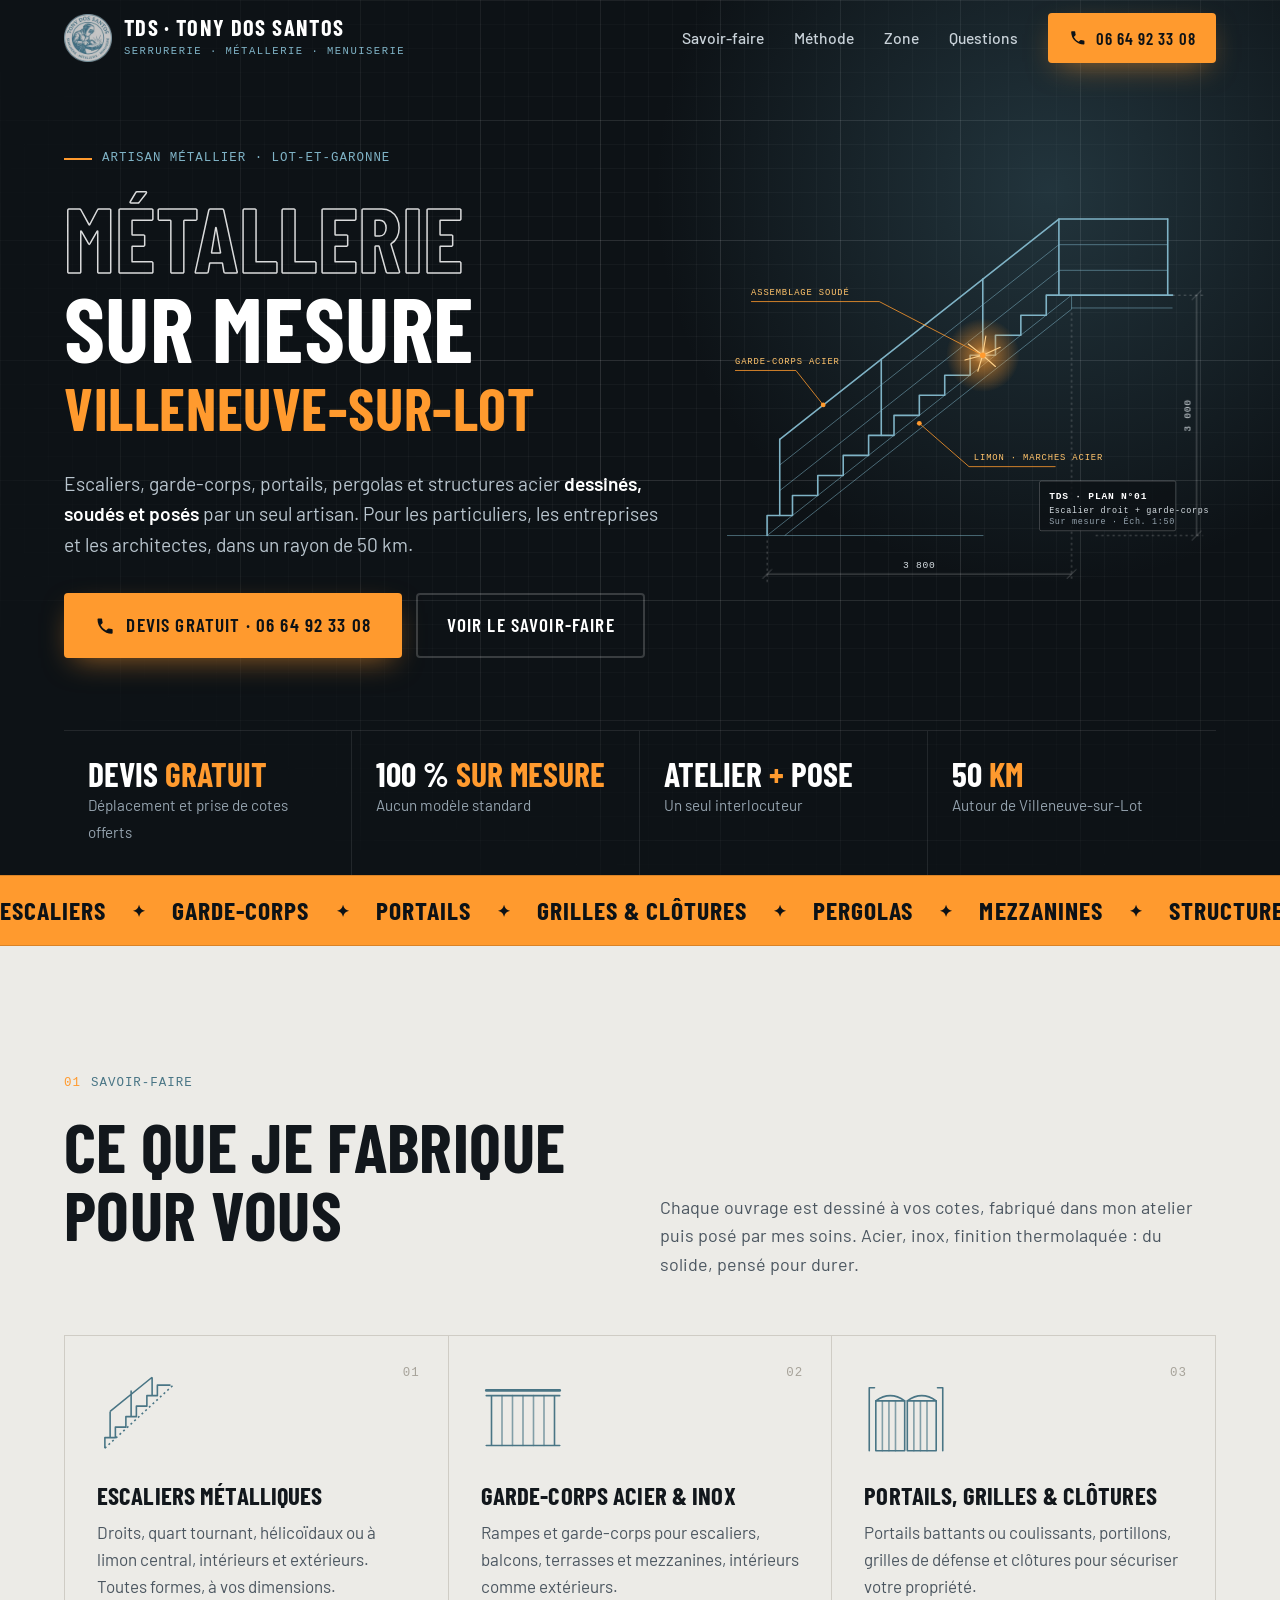
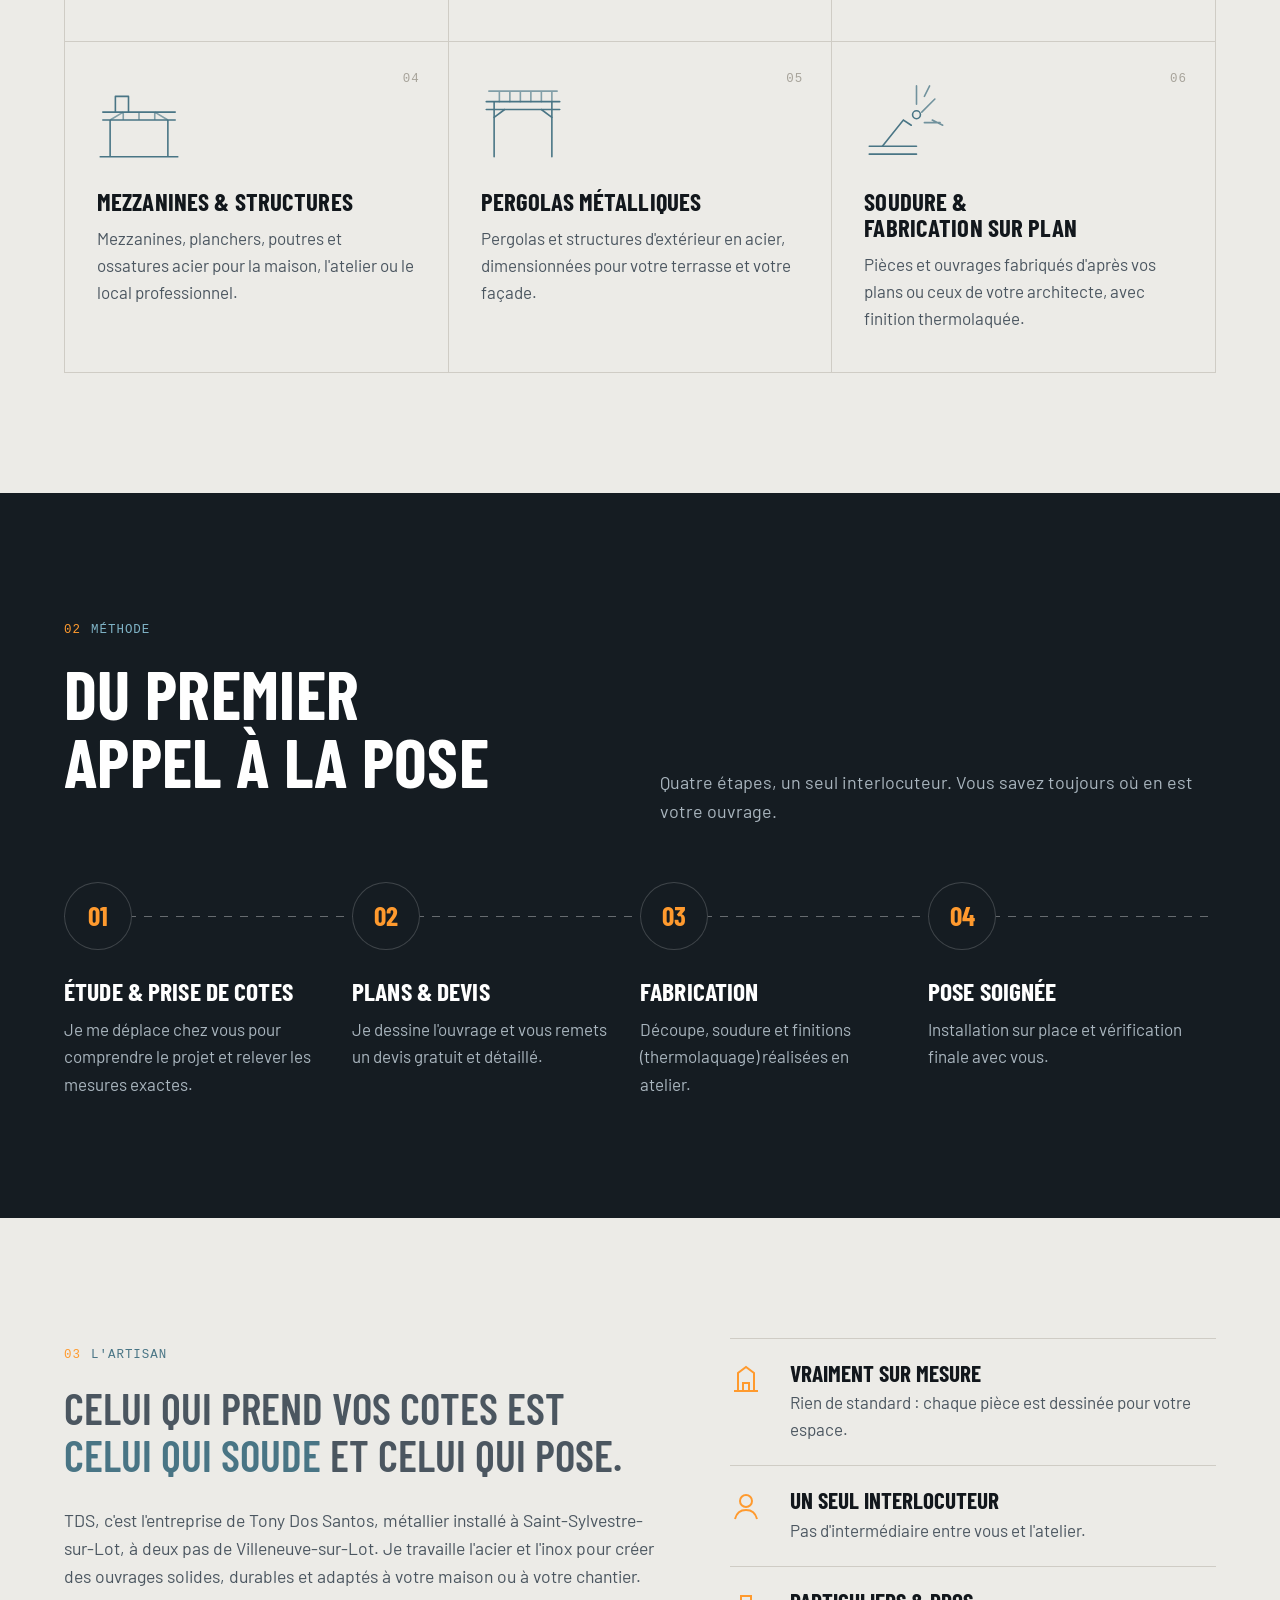
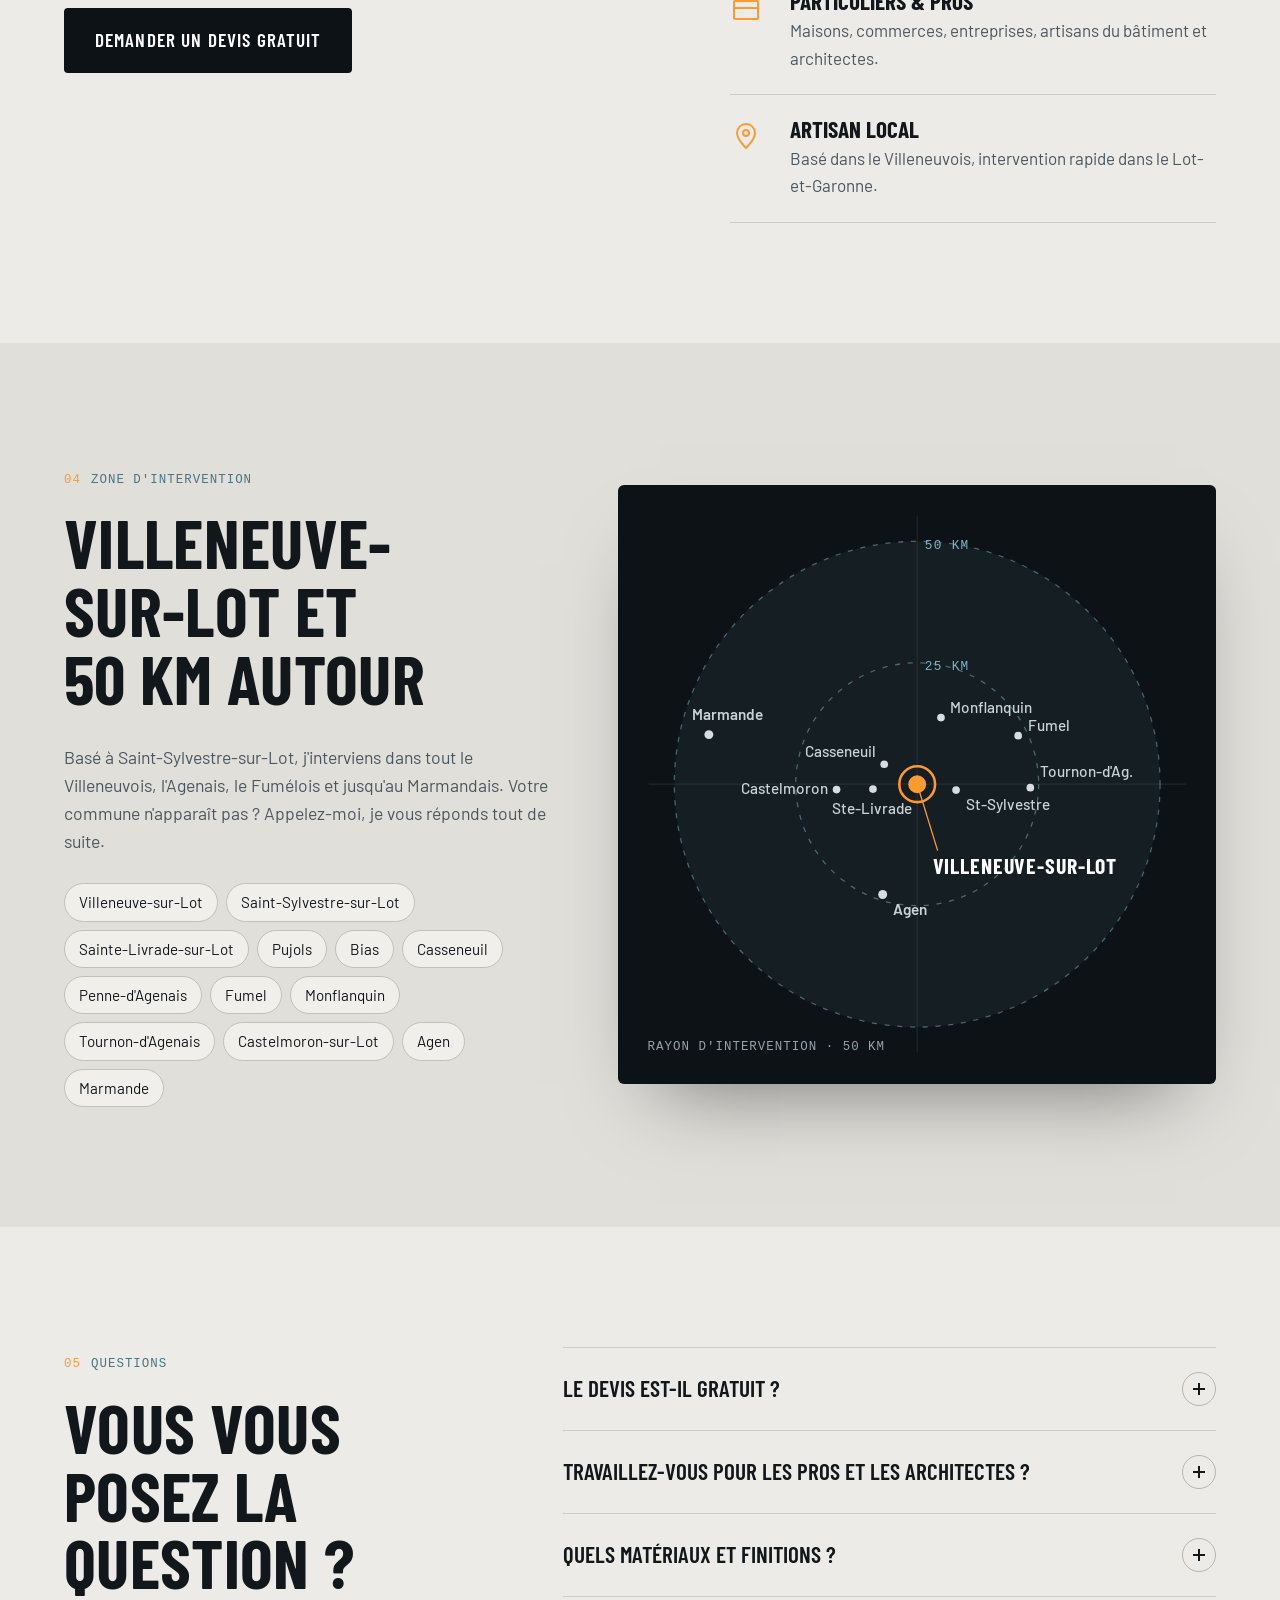
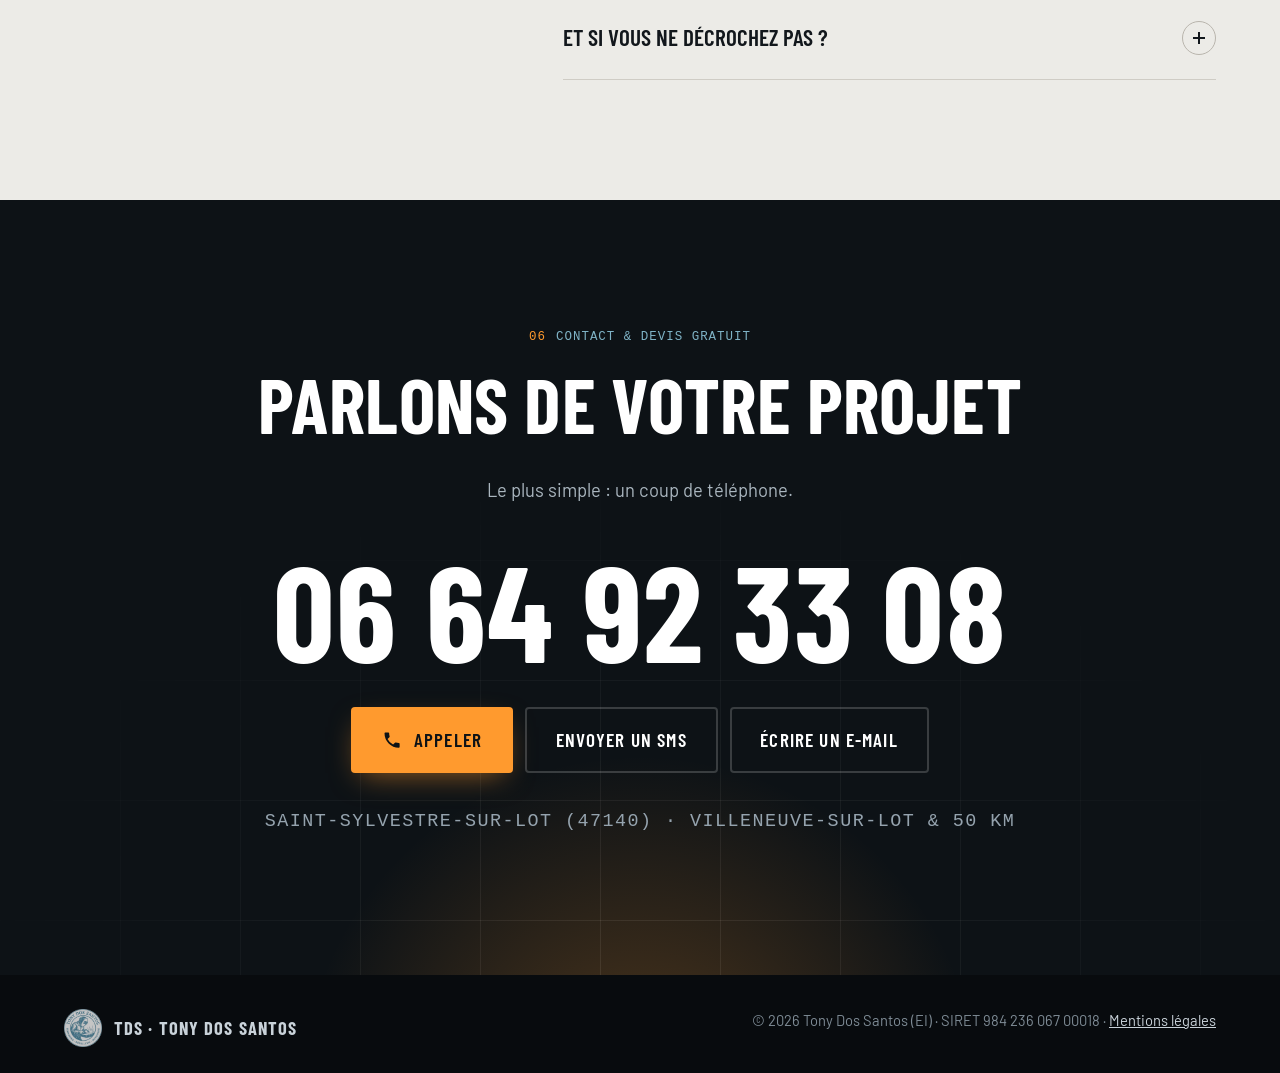
==== index.html @ bb378f32 "Mise en ligne du site TDS" ====
<!DOCTYPE html>
<html lang="fr" class="no-js">
<head>
  <meta charset="utf-8">
  <meta name="viewport" content="width=device-width, initial-scale=1">
  <title>Métallier serrurier à Villeneuve-sur-Lot | TDS – Tony Dos Santos</title>
  <meta name="description" content="Métallerie, serrurerie et menuiserie métallique sur mesure à Villeneuve-sur-Lot et 50 km autour : escaliers, garde-corps acier/inox, portails, pergolas, mezzanines. Devis gratuit au 06 64 92 33 08.">
  <link rel="canonical" href="https://tds-metallerie.fr/">
  <meta name="theme-color" content="#0d1216">

  <meta property="og:type" content="website">
  <meta property="og:locale" content="fr_FR">
  <meta property="og:site_name" content="TDS – Tony Dos Santos">
  <meta property="og:title" content="TDS – Métallier serrurier à Villeneuve-sur-Lot">
  <meta property="og:description" content="Escaliers, garde-corps, portails, pergolas et structures acier sur mesure. Devis gratuit : 06 64 92 33 08.">
  <meta property="og:url" content="https://tds-metallerie.fr/">
  <meta property="og:image" content="https://tds-metallerie.fr/img/og-image.jpg">
  <meta property="og:image:width" content="1200">
  <meta property="og:image:height" content="630">

  <link rel="icon" href="favicon.ico" sizes="any">
  <link rel="icon" href="favicon-32.png" type="image/png" sizes="32x32">
  <link rel="apple-touch-icon" href="apple-touch-icon.png">
  <link rel="preload" href="fonts/barlow-condensed-latin-700-normal.woff2" as="font" type="font/woff2" crossorigin>
  <link rel="preload" href="fonts/barlow-latin-400-normal.woff2" as="font" type="font/woff2" crossorigin>
  <link rel="stylesheet" href="style.css">
  <script>document.documentElement.classList.remove("no-js");</script>

  <script type="application/ld+json">
  {
    "@context": "https://schema.org",
    "@type": "HomeAndConstructionBusiness",
    "@id": "https://tds-metallerie.fr/#entreprise",
    "name": "TDS – Tony Dos Santos Serrurerie Métallerie Menuiserie",
    "alternateName": "TDS Métallerie",
    "description": "Métallier serrurier : fabrication et pose sur mesure d'escaliers métalliques, garde-corps acier et inox, portails, grilles, clôtures, pergolas, mezzanines et structures acier.",
    "url": "https://tds-metallerie.fr/",
    "logo": "https://tds-metallerie.fr/icon-512.png",
    "image": "https://tds-metallerie.fr/img/og-image.jpg",
    "telephone": "+33664923308",
    "email": "tds.serrurie@gmail.com",
    "founder": { "@type": "Person", "name": "Tony Dos Santos" },
    "foundingDate": "2024-02-05",
    "taxID": "98423606700018",
    "address": {
      "@type": "PostalAddress",
      "addressLocality": "Saint-Sylvestre-sur-Lot",
      "postalCode": "47140",
      "addressRegion": "Nouvelle-Aquitaine",
      "addressCountry": "FR"
    },
    "areaServed": [
      "Villeneuve-sur-Lot", "Saint-Sylvestre-sur-Lot", "Sainte-Livrade-sur-Lot", "Pujols", "Bias",
      "Casseneuil", "Penne-d'Agenais", "Fumel", "Monflanquin", "Tournon-d'Agenais",
      "Castelmoron-sur-Lot", "Agen", "Marmande", "Lot-et-Garonne"
    ],
    "knowsAbout": ["Métallerie", "Serrurerie métallique", "Escalier métallique", "Garde-corps", "Portail acier", "Pergola métallique", "Mezzanine acier", "Soudure", "Thermolaquage"],
    "priceRange": "Devis gratuit"
  }
  </script>
</head>
<body>
  <a class="skip" href="#contenu">Aller au contenu</a>

  <header class="site-header" id="header">
    <div class="wrap">
      <a class="brand" href="#top" aria-label="TDS – Tony Dos Santos, retour en haut">
        <img src="img/logo-240.webp" alt="" width="48" height="48">
        <span><b>TDS · Tony Dos Santos</b><small>Serrurerie · Métallerie · Menuiserie</small></span>
      </a>
      <nav class="nav" aria-label="Navigation principale">
        <a href="#services">Savoir-faire</a>
        <a href="#methode">Méthode</a>
        <a href="#zone">Zone</a>
        <a href="#faq">Questions</a>
        <a class="btn btn-spark" href="tel:+33664923308" aria-label="Appeler le 06 64 92 33 08">
          <svg viewBox="0 0 24 24" fill="currentColor" aria-hidden="true"><path d="M6.6 10.8a15.1 15.1 0 0 0 6.6 6.6l2.2-2.2a1 1 0 0 1 1-.25 11.4 11.4 0 0 0 3.6.57 1 1 0 0 1 1 1V20a1 1 0 0 1-1 1A17 17 0 0 1 3 4a1 1 0 0 1 1-1h3.5a1 1 0 0 1 1 1c0 1.25.2 2.45.57 3.57a1 1 0 0 1-.25 1z"/></svg>
          <span class="label">06 64 92 33 08</span>
        </a>
      </nav>
    </div>
  </header>

  <main id="contenu">
    <!-- ===== HERO ===== -->
    <div class="hero" id="top">
      <div class="wrap">
        <div class="hero-grid">
          <div>
            <span class="tag mono">Artisan métallier · Lot-et-Garonne</span>
            <h1><span>Métallerie</span> sur mesure <em>Villeneuve-sur-Lot</em></h1>
            <p class="lead">Escaliers, garde-corps, portails, pergolas et structures acier <strong>dessinés, soudés et posés</strong> par un seul artisan. Pour les particuliers, les entreprises et les architectes, dans un rayon de 50&nbsp;km.</p>
            <div class="hero-cta">
              <a class="btn btn-spark" href="tel:+33664923308">
                <svg viewBox="0 0 24 24" fill="currentColor" aria-hidden="true"><path d="M6.6 10.8a15.1 15.1 0 0 0 6.6 6.6l2.2-2.2a1 1 0 0 1 1-.25 11.4 11.4 0 0 0 3.6.57 1 1 0 0 1 1 1V20a1 1 0 0 1-1 1A17 17 0 0 1 3 4a1 1 0 0 1 1-1h3.5a1 1 0 0 1 1 1c0 1.25.2 2.45.57 3.57a1 1 0 0 1-.25 1z"/></svg>
                Devis gratuit · 06 64 92 33 08
              </a>
              <a class="btn btn-line" href="#services">Voir le savoir-faire</a>
            </div>
          </div>

          <div class="drawing" aria-hidden="true">
            <svg viewBox="0 0 620 500" role="img">
              <defs>
                <radialGradient id="glow"><stop offset="0" stop-color="#ffd18a" stop-opacity=".95"/><stop offset=".25" stop-color="#ff9a2e" stop-opacity=".55"/><stop offset="1" stop-color="#ff9a2e" stop-opacity="0"/></radialGradient>
              </defs>
              <!-- cotes -->
              <g class="dim fade-late">
                <path d="M60 426V478M440 142V478" stroke-dasharray="3 4"/>
                <path d="M60 468H440M54 474l12-12M434 474l12-12"/>
                <path d="M566 120H604M470 420H604" stroke-dasharray="3 4"/>
                <path d="M596 120V420M590 126l12-12M590 426l12-12"/>
              </g>
              <text class="dim-txt fade-late" x="250" y="460" text-anchor="middle">3 800</text>
              <text class="dim-txt fade-late" x="588" y="270" text-anchor="middle" transform="rotate(-90 588 270)">3 000</text>

              <g class="draw">
                <!-- sol + palier -->
                <path class="ink-thin" d="M10 420H330"/>
                <path class="ink-thin" d="M440 136H566"/>
                <!-- limon -->
                <path class="ink-thin d2" d="M60 420L440 120V137.5L82 420"/>
                <!-- marches -->
                <path class="ink" d="M60 420V395H91.7V370H123.3V345H155V320H186.7V295H218.4V270H250V245H281.7V220H313.4V195H345V170H376.7V145H408.4V120H566"/>
                <!-- garde-corps : poteaux, main courante, lisses -->
                <path class="ink d3" d="M75.8 395V300M202.5 295V200M329.2 195V100M424.2 120V25M560 120V25"/>
                <path class="ink d3" d="M75.8 300L424.2 25H560"/>
                <path class="ink-thin d4" d="M75.8 332L424.2 57H560M75.8 364L424.2 89H560"/>
              </g>

              <!-- étincelle de soudure -->
              <circle class="spark-glow" cx="329.2" cy="195" r="46" fill="url(#glow)"/>
              <g stroke="#ffd18a" stroke-width="1.4" stroke-linecap="round" class="spark-glow">
                <path d="M329 195l-18-14M329 195l22-10M329 195l-6 20M329 195l16 14M329 195l-22 6M329 195l4-24"/>
              </g>

              <!-- annotations -->
              <g class="fade-late">
                <path class="leader" d="M329.2 195L200 128H40"/><circle class="dot" cx="329.2" cy="195" r="3.5"/>
                <text class="note" x="40" y="120">Assemblage soudé</text>
                <path class="leader" d="M130 257L96 214H20"/><circle class="dot" cx="130" cy="257" r="3"/>
                <text class="note" x="20" y="206">Garde-corps acier</text>
                <path class="leader" d="M250 280L312 334H420"/><circle class="dot" cx="250" cy="280" r="3"/>
                <text class="note" x="318" y="326">Limon · marches acier</text>
                <rect class="cartouche" x="400" y="352" width="170" height="62" rx="2"/>
                <text class="dim-txt" x="412" y="374" style="fill:#fff;font-weight:700">TDS · PLAN N°01</text>
                <text class="dim-txt" x="412" y="392" style="font-size:10.5px">Escalier droit + garde-corps</text>
                <text class="dim-txt" x="412" y="406" style="font-size:10.5px;fill:#95a3ae">Sur mesure · Éch. 1:50</text>
              </g>
            </svg>
          </div>
        </div>

        <div class="facts">
          <div><b>Devis <i>gratuit</i></b><span>Déplacement et prise de cotes offerts</span></div>
          <div><b>100&nbsp;% <i>sur mesure</i></b><span>Aucun modèle standard</span></div>
          <div><b>Atelier <i>+</i> pose</b><span>Un seul interlocuteur</span></div>
          <div><b>50&nbsp;<i>km</i></b><span>Autour de Villeneuve-sur-Lot</span></div>
        </div>
      </div>
    </div>

    <div class="ticker" aria-hidden="true">
      <div class="ticker-track">
        <span>Escaliers</span><span>Garde-corps</span><span>Portails</span><span>Grilles &amp; clôtures</span><span>Pergolas</span><span>Mezzanines</span><span>Structures acier</span><span>Soudure</span><span>Thermolaquage</span>
        <span>Escaliers</span><span>Garde-corps</span><span>Portails</span><span>Grilles &amp; clôtures</span><span>Pergolas</span><span>Mezzanines</span><span>Structures acier</span><span>Soudure</span><span>Thermolaquage</span>
      </div>
    </div>

    <!-- ===== SERVICES ===== -->
    <section id="services">
      <div class="wrap">
        <div class="head reveal">
          <div>
            <span class="kicker mono"><b>01</b> Savoir-faire</span>
            <h2>Ce que je fabrique pour vous</h2>
          </div>
          <p>Chaque ouvrage est dessiné à vos cotes, fabriqué dans mon atelier puis posé par mes soins. Acier, inox, finition thermolaquée : du solide, pensé pour durer.</p>
        </div>

        <div class="services-grid">
          <article class="svc reveal">
            <span class="num mono">01</span>
            <svg viewBox="0 0 64 64" fill="none" stroke="currentColor" stroke-width="1.6" stroke-linejoin="round" aria-hidden="true"><path d="M6 58V50h8v-8h8v-8h8v-8h8v-8h8v-8h10"/><path d="M6 58L58 10" stroke-dasharray="2 3"/><path d="M10 50V30M26 34V14M42 18V4M10 30L42 4"/></svg>
            <h3>Escaliers métalliques</h3>
            <p>Droits, quart tournant, hélicoïdaux ou à limon central, intérieurs et extérieurs. Toutes formes, à vos dimensions.</p>
          </article>
          <article class="svc reveal">
            <span class="num mono">02</span>
            <svg viewBox="0 0 64 64" fill="none" stroke="currentColor" stroke-width="1.6" stroke-linecap="round" aria-hidden="true"><path d="M4 18h56M4 56h56M8 18v38M56 18v38"/><path d="M16 18v38M24 18v38M32 18v38M40 18v38M48 18v38" opacity=".65"/><path d="M4 14h56" stroke-width="2.6"/></svg>
            <h3>Garde-corps acier &amp; inox</h3>
            <p>Rampes et garde-corps pour escaliers, balcons, terrasses et mezzanines, intérieurs comme extérieurs.</p>
          </article>
          <article class="svc reveal">
            <span class="num mono">03</span>
            <svg viewBox="0 0 64 64" fill="none" stroke="currentColor" stroke-width="1.6" stroke-linecap="round" stroke-linejoin="round" aria-hidden="true"><path d="M4 60V12M60 60V12M4 12h4M56 12h4"/><path d="M9 22h22v38H9zM33 22h22v38H33z"/><path d="M14 22v38M19 22v38M24 22v38M38 22v38M43 22v38M48 22v38" opacity=".65"/><path d="M9 22q11-8 22 0M33 22q11-8 22 0"/></svg>
            <h3>Portails, grilles &amp; clôtures</h3>
            <p>Portails battants ou coulissants, portillons, grilles de défense et clôtures pour sécuriser votre propriété.</p>
          </article>
          <article class="svc reveal">
            <span class="num mono">04</span>
            <svg viewBox="0 0 64 64" fill="none" stroke="currentColor" stroke-width="1.6" stroke-linejoin="round" aria-hidden="true"><path d="M4 26h56M4 32h56M10 32v28M54 32v28M2 60h60"/><path d="M10 32l10-6M54 32l-10-6M20 26v6M32 26v6M44 26v6" opacity=".65"/><path d="M14 26V14h10v12" /></svg>
            <h3>Mezzanines &amp; structures</h3>
            <p>Mezzanines, planchers, poutres et ossatures acier pour la maison, l'atelier ou le local professionnel.</p>
          </article>
          <article class="svc reveal">
            <span class="num mono">05</span>
            <svg viewBox="0 0 64 64" fill="none" stroke="currentColor" stroke-width="1.6" stroke-linecap="round" aria-hidden="true"><path d="M4 18h56M4 24h56M10 18v42M54 18v42"/><path d="M14 18v-8M22 18v-8M30 18v-8M38 18v-8M46 18v-8M54 18v-8M6 10h52" opacity=".65"/><path d="M10 30l8-6M54 30l-8-6"/></svg>
            <h3>Pergolas métalliques</h3>
            <p>Pergolas et structures d'extérieur en acier, dimensionnées pour votre terrasse et votre façade.</p>
          </article>
          <article class="svc reveal">
            <span class="num mono">06</span>
            <svg viewBox="0 0 64 64" fill="none" stroke="currentColor" stroke-width="1.6" stroke-linecap="round" aria-hidden="true"><path d="M4 52h36M4 58h36" /><path d="M14 52L30 32l6 4" /><path d="M44 26l10-10M46 34h12M40 20V6M52 32l8 4M46 14l4-8" opacity=".75"/><circle cx="40" cy="28" r="3"/></svg>
            <h3>Soudure &amp; fabrication sur plan</h3>
            <p>Pièces et ouvrages fabriqués d'après vos plans ou ceux de votre architecte, avec finition thermolaquée.</p>
          </article>
        </div>
      </div>
    </section>

    <!-- ===== MÉTHODE ===== -->
    <section class="dark" id="methode">
      <div class="wrap">
        <div class="head reveal">
          <div>
            <span class="kicker mono"><b>02</b> Méthode</span>
            <h2>Du premier appel à la pose</h2>
          </div>
          <p>Quatre étapes, un seul interlocuteur. Vous savez toujours où en est votre ouvrage.</p>
        </div>
        <ol class="steps">
          <li class="reveal"><h3>Étude &amp; prise de cotes</h3><p>Je me déplace chez vous pour comprendre le projet et relever les mesures exactes.</p></li>
          <li class="reveal"><h3>Plans &amp; devis</h3><p>Je dessine l'ouvrage et vous remets un devis gratuit et détaillé.</p></li>
          <li class="reveal"><h3>Fabrication</h3><p>Découpe, soudure et finitions (thermolaquage) réalisées en atelier.</p></li>
          <li class="reveal"><h3>Pose soignée</h3><p>Installation sur place et vérification finale avec vous.</p></li>
        </ol>
      </div>
    </section>

    <!-- ===== ATOUTS ===== -->
    <section id="atouts">
      <div class="wrap about">
        <div class="reveal">
          <span class="kicker mono"><b>03</b> L'artisan</span>
          <p class="big">Celui qui prend vos cotes est <mark>celui qui soude</mark> et celui qui pose.</p>
          <p>TDS, c'est l'entreprise de Tony Dos Santos, métallier installé à Saint-Sylvestre-sur-Lot, à deux pas de Villeneuve-sur-Lot. Je travaille l'acier et l'inox pour créer des ouvrages solides, durables et adaptés à votre maison ou à votre chantier.</p>
          <a class="btn btn-dark" href="tel:+33664923308">Demander un devis gratuit</a>
        </div>
        <ul class="pros reveal">
          <li><svg viewBox="0 0 32 32" fill="none" stroke="currentColor" stroke-width="2" aria-hidden="true"><path d="M4 28h24M8 28V10l8-6 8 6v18"/><path d="M13 28v-8h6v8"/></svg><div><b>Vraiment sur mesure</b><span>Rien de standard : chaque pièce est dessinée pour votre espace.</span></div></li>
          <li><svg viewBox="0 0 32 32" fill="none" stroke="currentColor" stroke-width="2" aria-hidden="true"><circle cx="16" cy="11" r="6"/><path d="M5 29c1.5-6 6-9 11-9s9.5 3 11 9"/></svg><div><b>Un seul interlocuteur</b><span>Pas d'intermédiaire entre vous et l'atelier.</span></div></li>
          <li><svg viewBox="0 0 32 32" fill="none" stroke="currentColor" stroke-width="2" aria-hidden="true"><rect x="4" y="10" width="24" height="18" rx="1"/><path d="M11 10V5h10v5M4 17h24"/></svg><div><b>Particuliers &amp; pros</b><span>Maisons, commerces, entreprises, artisans du bâtiment et architectes.</span></div></li>
          <li><svg viewBox="0 0 32 32" fill="none" stroke="currentColor" stroke-width="2" aria-hidden="true"><path d="M16 29s-9-8.5-9-15a9 9 0 0 1 18 0c0 6.5-9 15-9 15z"/><circle cx="16" cy="14" r="3"/></svg><div><b>Artisan local</b><span>Basé dans le Villeneuvois, intervention rapide dans le Lot-et-Garonne.</span></div></li>
        </ul>
      </div>
    </section>

    <!--
      RÉALISATIONS — à activer quand les photos sont prêtes (voir le guide).
    -->

    <!-- ===== ZONE ===== -->
    <section class="zone" id="zone">
      <div class="wrap zone-grid">
        <div class="reveal">
          <span class="kicker mono"><b>04</b> Zone d'intervention</span>
          <h2>Villeneuve-sur-Lot et 50&nbsp;km autour</h2>
          <p>Basé à Saint-Sylvestre-sur-Lot, j'interviens dans tout le Villeneuvois, l'Agenais, le Fumélois et jusqu'au Marmandais. Votre commune n'apparaît pas&nbsp;? Appelez-moi, je vous réponds tout de suite.</p>
          <ul class="towns">
            <li>Villeneuve-sur-Lot</li><li>Saint-Sylvestre-sur-Lot</li><li>Sainte-Livrade-sur-Lot</li><li>Pujols</li><li>Bias</li><li>Casseneuil</li><li>Penne-d'Agenais</li><li>Fumel</li><li>Monflanquin</li><li>Tournon-d'Agenais</li><li>Castelmoron-sur-Lot</li><li>Agen</li><li>Marmande</li>
          </ul>
        </div>
        <div class="map reveal" role="img" aria-label="Carte de la zone d'intervention : 50 km autour de Villeneuve-sur-Lot, jusqu'à Agen, Fumel et Marmande">
          <svg viewBox="0 0 440 440">
            <path class="axis" d="M220 10V430M10 220H430"/>
            <circle class="ring-fill" cx="220" cy="220" r="190"/>
            <circle class="ring" cx="220" cy="220" r="190"/>
            <circle class="ring" cx="220" cy="220" r="95"/>
            <text class="rlbl" x="226" y="36">50 KM</text>
            <text class="rlbl" x="226" y="131">25 KM</text>
            <g>
              <circle class="pt" cx="250.4" cy="224.6" r="3"/><text class="lbl" x="258" y="240">St-Sylvestre</text>
              <circle class="pt" cx="185.4" cy="223.8" r="3"/><text class="lbl" x="185" y="243" text-anchor="middle">Ste-Livrade</text>
              <circle class="pt" cx="194.2" cy="204.4" r="3"/><text class="lbl" x="188" y="199" text-anchor="end">Casseneuil</text>
              <circle class="pt" cx="238.6" cy="167.9" r="3"/><text class="lbl" x="246" y="164">Monflanquin</text>
              <circle class="pt" cx="299" cy="182" r="3"/><text class="lbl" x="307" y="178">Fumel</text>
              <circle class="pt" cx="308.5" cy="222.7" r="3"/><text class="lbl" x="316" y="214">Tournon-d'Ag.</text>
              <circle class="pt" cx="156.9" cy="224.2" r="3"/><text class="lbl" x="150" y="228" text-anchor="end">Castelmoron</text>
              <circle class="pt" cx="193" cy="306.3" r="3.5"/><text class="lbl" x="201" y="322" style="font-weight:600">Agen</text>
              <circle class="pt" cx="57" cy="181.2" r="3.5"/><text class="lbl" x="44" y="170" style="font-weight:600">Marmande</text>
            </g>
            <circle class="pulse" cx="220" cy="220" r="14"/>
            <circle class="home" cx="220" cy="220" r="7"/>
            <path d="M220 220L236 272" stroke="#ff9a2e" stroke-width="1"/><text class="home-lbl" x="232" y="290">Villeneuve-sur-Lot</text>
          </svg>
          <span class="map-caption mono">Rayon d'intervention · 50 km</span>
        </div>
      </div>
    </section>

    <!-- ===== FAQ ===== -->
    <section class="faq" id="faq">
      <div class="wrap faq-grid">
        <div class="reveal">
          <span class="kicker mono"><b>05</b> Questions</span>
          <h2>Vous vous posez la question&nbsp;?</h2>
        </div>
        <div class="reveal">
          <details>
            <summary>Le devis est-il gratuit&nbsp;?<i aria-hidden="true"></i></summary>
            <p>Oui. Je me déplace pour étudier votre projet et prendre les cotes, puis je vous remets un devis détaillé, gratuit et sans engagement.</p>
          </details>
          <details>
            <summary>Travaillez-vous pour les pros et les architectes&nbsp;?<i aria-hidden="true"></i></summary>
            <p>Oui. En plus des particuliers, je réalise des ouvrages pour les entreprises, les commerces et les architectes, y compris la fabrication d'après vos plans.</p>
          </details>
          <details>
            <summary>Quels matériaux et finitions&nbsp;?<i aria-hidden="true"></i></summary>
            <p>Je travaille principalement l'acier et l'inox. Les ouvrages en acier peuvent être thermolaqués dans la teinte de votre choix pour une finition durable, y compris en extérieur.</p>
          </details>
          <details>
            <summary>Et si vous ne décrochez pas&nbsp;?<i aria-hidden="true"></i></summary>
            <p>Je suis souvent à l'atelier ou sur chantier. Laissez-moi un message vocal ou un SMS au 06&nbsp;64&nbsp;92&nbsp;33&nbsp;08 avec votre nom et votre commune : je vous rappelle.</p>
          </details>
        </div>
      </div>
    </section>

    <!-- ===== CONTACT ===== -->
    <section class="contact" id="contact">
      <div class="wrap reveal">
        <span class="kicker mono"><b>06</b> Contact &amp; devis gratuit</span>
        <h2>Parlons de votre projet</h2>
        <p>Le plus simple&nbsp;: un coup de téléphone.</p>
        <a class="phone" href="tel:+33664923308">06 64 92 33 08</a>
        <div class="contact-actions">
          <a class="btn btn-spark" href="tel:+33664923308">
            <svg viewBox="0 0 24 24" fill="currentColor" aria-hidden="true"><path d="M6.6 10.8a15.1 15.1 0 0 0 6.6 6.6l2.2-2.2a1 1 0 0 1 1-.25 11.4 11.4 0 0 0 3.6.57 1 1 0 0 1 1 1V20a1 1 0 0 1-1 1A17 17 0 0 1 3 4a1 1 0 0 1 1-1h3.5a1 1 0 0 1 1 1c0 1.25.2 2.45.57 3.57a1 1 0 0 1-.25 1z"/></svg>
            Appeler
          </a>
          <a class="btn btn-line" href="sms:+33664923308">Envoyer un SMS</a>
          <a class="btn btn-line" href="mailto:tds.serrurie@gmail.com?subject=Demande%20de%20devis">Écrire un e-mail</a>
        </div>
        <p class="meta mono">Saint-Sylvestre-sur-Lot (47140) · Villeneuve-sur-Lot &amp; 50 km</p>
      </div>
    </section>
  </main>

  <footer class="site-footer">
    <div class="wrap">
      <a class="brand" href="#top"><img src="img/logo-240.webp" alt="" width="38" height="38"><span><b>TDS · Tony Dos Santos</b></span></a>
      <p>© <span id="y">2026</span> Tony Dos Santos (EI) · SIRET 984 236 067 00018 · <a href="mentions-legales.html">Mentions légales</a></p>
    </div>
  </footer>

  <div class="callbar" id="callbar">
    <a class="btn btn-spark" href="tel:+33664923308">
      <svg viewBox="0 0 24 24" fill="currentColor" aria-hidden="true"><path d="M6.6 10.8a15.1 15.1 0 0 0 6.6 6.6l2.2-2.2a1 1 0 0 1 1-.25 11.4 11.4 0 0 0 3.6.57 1 1 0 0 1 1 1V20a1 1 0 0 1-1 1A17 17 0 0 1 3 4a1 1 0 0 1 1-1h3.5a1 1 0 0 1 1 1c0 1.25.2 2.45.57 3.57a1 1 0 0 1-.25 1z"/></svg>
      Appeler Tony
    </a>
    <a class="btn btn-line" href="sms:+33664923308">SMS</a>
  </div>

  <script>
    (function () {
      document.getElementById("y").textContent = new Date().getFullYear();
      var header = document.getElementById("header"), bar = document.getElementById("callbar");
      function onScroll() {
        var y = window.scrollY;
        header.classList.toggle("is-solid", y > 40);
        bar.classList.toggle("is-visible", y > 420);
      }
      onScroll(); window.addEventListener("scroll", onScroll, { passive: true });
      var els = document.querySelectorAll(".reveal");
      if (!("IntersectionObserver" in window)) { els.forEach(function (e) { e.classList.add("in"); }); return; }
      var io = new IntersectionObserver(function (entries) {
        entries.forEach(function (e) { if (e.isIntersecting) { e.target.classList.add("in"); io.unobserve(e.target); } });
      }, { rootMargin: "0px 0px -8% 0px" });
      els.forEach(function (e) { io.observe(e); });
    })();
  </script>
</body>
</html>
---- style.css ----
/* TDS – Tony Dos Santos · Serrurerie Métallerie Menuiserie */
@font-face { font-family: "Barlow"; font-weight: 400; font-display: swap; src: url("fonts/barlow-latin-400-normal.woff2") format("woff2"); }
@font-face { font-family: "Barlow"; font-weight: 500; font-display: swap; src: url("fonts/barlow-latin-500-normal.woff2") format("woff2"); }
@font-face { font-family: "Barlow"; font-weight: 600; font-display: swap; src: url("fonts/barlow-latin-600-normal.woff2") format("woff2"); }
@font-face { font-family: "Barlow Condensed"; font-weight: 600; font-display: swap; src: url("fonts/barlow-condensed-latin-600-normal.woff2") format("woff2"); }
@font-face { font-family: "Barlow Condensed"; font-weight: 700; font-display: swap; src: url("fonts/barlow-condensed-latin-700-normal.woff2") format("woff2"); }

:root {
  --graphite: #0d1216;
  --steel: #151c22;
  --steel-2: #1c252d;
  --line: rgba(255,255,255,.09);
  --line-strong: rgba(255,255,255,.18);
  --teal: #497585;
  --teal-2: #7fb3c6;
  --spark: #ff9a2e;
  --spark-2: #ffc36b;
  --concrete: #ecebe7;
  --concrete-2: #e1dfda;
  --ink: #12171c;
  --ink-2: #4b5660;
  --muted: #95a3ae;
  --wrap: 1200px;
  --radius: 4px;
  --display: "Barlow Condensed", "Arial Narrow", Impact, sans-serif;
  --body: "Barlow", system-ui, -apple-system, "Segoe UI", Roboto, Arial, sans-serif;
  --mono: ui-monospace, "SFMono-Regular", Menlo, Consolas, monospace;
  --ease: cubic-bezier(.2,.7,.2,1);
}

*, *::before, *::after { box-sizing: border-box; }
html { scroll-behavior: smooth; -webkit-text-size-adjust: 100%; scroll-padding-top: 80px; }
body { margin: 0; font-family: var(--body); font-size: 1.0625rem; line-height: 1.6; color: var(--ink); background: var(--concrete); -webkit-font-smoothing: antialiased; }
img, svg { max-width: 100%; display: block; }
a { color: inherit; }
h1, h2, h3 { font-family: var(--display); font-weight: 700; line-height: .98; letter-spacing: .005em; text-transform: uppercase; margin: 0 0 .45em; text-wrap: balance; }
h2 { font-size: clamp(2.4rem, 5.4vw, 4.4rem); }
h3 { font-size: 1.55rem; line-height: 1.05; }
p { margin: 0 0 1em; }
.wrap { max-width: var(--wrap); margin: 0 auto; padding: 0 24px; }
@media (max-width: 520px) { .wrap { padding: 0 18px; } }
.skip { position: absolute; left: -999px; }
.skip:focus { left: 12px; top: 12px; z-index: 99; background: #fff; padding: 8px 12px; }
.mono { font-family: var(--mono); font-size: .78rem; letter-spacing: .08em; text-transform: uppercase; }

/* ---------- Buttons ---------- */
.btn { display: inline-flex; align-items: center; justify-content: center; gap: .6em; white-space: nowrap; font-family: var(--display); font-weight: 600; font-size: 1.2rem; letter-spacing: .06em; text-transform: uppercase; text-decoration: none; padding: .8em 1.5em; border-radius: var(--radius); border: 2px solid transparent; transition: background-color .2s, color .2s, border-color .2s, transform .2s var(--ease), box-shadow .2s; }
.btn svg { width: 1.05em; height: 1.05em; flex: none; }
.btn-spark { background: var(--spark); color: var(--graphite); box-shadow: 0 10px 30px -10px rgba(255,154,46,.6); }
.btn-spark:hover { background: var(--spark-2); transform: translateY(-2px); box-shadow: 0 16px 36px -12px rgba(255,154,46,.75); }
.btn-line { border-color: var(--line-strong); color: #fff; }
.btn-line:hover { border-color: #fff; }
.btn-dark { background: var(--graphite); color: #fff; }
.btn-dark:hover { background: var(--teal); transform: translateY(-2px); }
:focus-visible { outline: 3px solid var(--spark); outline-offset: 3px; }

/* ---------- Header ---------- */
.site-header { position: fixed; inset: 0 0 auto 0; z-index: 40; transition: background-color .3s, border-color .3s, backdrop-filter .3s; border-bottom: 1px solid transparent; }
.site-header.is-solid { background: rgba(13,18,22,.88); backdrop-filter: blur(10px); -webkit-backdrop-filter: blur(10px); border-bottom-color: var(--line); }
.site-header .wrap { display: flex; align-items: center; justify-content: space-between; gap: 16px; height: 76px; }
.brand { display: flex; align-items: center; gap: 12px; color: #fff; text-decoration: none; }
.brand img { width: 48px; height: 48px; }
.brand b { font-family: var(--display); font-weight: 700; font-size: 1.4rem; letter-spacing: .06em; text-transform: uppercase; display: block; line-height: 1; }
.brand small { display: block; font-family: var(--mono); font-size: .66rem; letter-spacing: .14em; text-transform: uppercase; color: var(--teal-2); margin-top: 4px; }
.nav { display: flex; align-items: center; gap: 30px; }
.nav a:not(.btn) { color: #c9d2d9; text-decoration: none; font-weight: 500; font-size: .98rem; position: relative; }
.nav a:not(.btn)::after { content: ""; position: absolute; left: 0; right: 0; bottom: -6px; height: 2px; background: var(--spark); transform: scaleX(0); transform-origin: left; transition: transform .25s var(--ease); }
.nav a:not(.btn):hover { color: #fff; }
.nav a:not(.btn):hover::after { transform: scaleX(1); }
.nav .btn { font-size: 1.05rem; padding: .55em 1.1em; }
@media (max-width: 900px) { .nav a:not(.btn) { display: none; } }
@media (max-width: 440px) { .brand small { display: none; } .nav .btn .label { display: none; } .nav .btn { padding: .6em .8em; } }

/* ---------- Hero ---------- */
.hero { position: relative; color: #fff; background: var(--graphite); overflow: hidden; padding: 140px 0 0; isolation: isolate; }
.hero::before { /* grille de plan */
  content: ""; position: absolute; inset: 0; z-index: -2;
  background-image:
    linear-gradient(var(--line) 1px, transparent 1px),
    linear-gradient(90deg, var(--line) 1px, transparent 1px),
    linear-gradient(rgba(255,255,255,.035) 1px, transparent 1px),
    linear-gradient(90deg, rgba(255,255,255,.035) 1px, transparent 1px);
  background-size: 120px 120px, 120px 120px, 24px 24px, 24px 24px;
  mask-image: radial-gradient(ellipse 90% 80% at 65% 40%, #000 30%, transparent 85%);
  -webkit-mask-image: radial-gradient(ellipse 90% 80% at 65% 40%, #000 30%, transparent 85%);
}
.hero::after { content: ""; position: absolute; z-index: -1; width: 900px; height: 900px; right: -220px; top: -260px; background: radial-gradient(circle, rgba(73,117,133,.35), transparent 62%); }
.hero-grid { display: grid; grid-template-columns: 1.1fr .9fr; gap: 48px; align-items: center; }
.hero .tag { display: inline-flex; align-items: center; gap: 10px; color: var(--teal-2); margin-bottom: 22px; }
.hero .tag::before { content: ""; width: 28px; height: 2px; background: var(--spark); }
.hero h1 { font-size: clamp(3rem, 7.2vw, 6rem); margin-bottom: .35em; }
.hero h1 span { display: block; color: transparent; -webkit-text-stroke: 1.5px rgba(255,255,255,.85); }
.hero h1 em { display: block; font-size: .64em; margin-top: .12em; letter-spacing: .01em; font-style: normal; color: var(--spark); -webkit-text-stroke: 0; }
.hero .lead { font-size: 1.2rem; color: #b9c5ce; max-width: 34em; }
.hero .lead strong { color: #fff; font-weight: 600; }
.hero-cta { display: flex; flex-wrap: wrap; gap: 14px; margin: 32px 0 0; }
.drawing { position: relative; }
.drawing svg { width: 100%; height: auto; overflow: visible; }
.drawing .ink { fill: none; stroke: var(--teal-2); stroke-width: 2; stroke-linecap: round; stroke-linejoin: round; }
.drawing .ink-thin { fill: none; stroke: rgba(127,179,198,.55); stroke-width: 1.2; }
.drawing .dim { fill: none; stroke: rgba(255,255,255,.35); stroke-width: 1; }
.drawing .dim-txt { fill: #d7dee3; font-family: var(--mono); font-size: 12px; letter-spacing: .08em; }
.drawing .note { fill: var(--spark-2); font-family: var(--mono); font-size: 11px; letter-spacing: .1em; text-transform: uppercase; }
.drawing .leader { fill: none; stroke: var(--spark); stroke-width: 1; }
.drawing .dot { fill: var(--spark); }
.drawing .cartouche { fill: rgba(13,18,22,.8); stroke: rgba(255,255,255,.25); }
.spark-glow { transform-origin: center; transform-box: fill-box; animation: flicker 2.6s infinite; }
@keyframes flicker { 0%,100% { opacity: .95; } 45% { opacity: .55; } 50% { opacity: 1; } 70% { opacity: .7; } }
.draw path, .draw line, .draw polyline { stroke-dasharray: 1400; stroke-dashoffset: 1400; animation: draw 2.4s var(--ease) forwards; }
.draw .d2 { animation-delay: .5s; } .draw .d3 { animation-delay: 1s; } .draw .d4 { animation-delay: 1.5s; }
@keyframes draw { to { stroke-dashoffset: 0; } }
.fade-late { opacity: 0; animation: fadein .8s 1.9s forwards; }
@keyframes fadein { to { opacity: 1; } }

.facts { margin-top: 72px; border-top: 1px solid var(--line); display: grid; grid-template-columns: repeat(4, 1fr); }
.facts div { padding: 26px 24px 30px; border-right: 1px solid var(--line); }
.facts div:last-child { border-right: 0; }
.facts b { display: block; font-family: var(--display); font-size: 2.1rem; font-weight: 700; text-transform: uppercase; line-height: 1; }
.facts b i { font-style: normal; color: var(--spark); }
.facts span { color: var(--muted); font-size: .95rem; }
@media (max-width: 900px) {
  .hero { padding-top: 112px; }
  .hero-grid { grid-template-columns: 1fr; gap: 20px; }
  .drawing { max-width: 520px; }
  .facts { grid-template-columns: 1fr 1fr; margin-top: 44px; }
  .facts div:nth-child(2) { border-right: 0; }
  .facts div:nth-child(-n+2) { border-bottom: 1px solid var(--line); }
}
@media (max-width: 520px) { .facts div { padding: 20px 14px 22px; } .facts b { font-size: 1.7rem; } }

/* ---------- Bandeau défilant ---------- */
.ticker { background: var(--spark); color: var(--graphite); overflow: hidden; white-space: nowrap; border-block: 1px solid rgba(0,0,0,.15); }
.ticker-track { display: inline-flex; gap: 0; animation: ticker 38s linear infinite; }
.ticker span { font-family: var(--display); font-weight: 700; font-size: 1.6rem; text-transform: uppercase; letter-spacing: .04em; padding: 14px 0; }
.ticker span::after { content: "✦"; font-size: 1rem; margin: 0 26px; vertical-align: .2em; }
@keyframes ticker { to { transform: translateX(-50%); } }

/* ---------- Sections ---------- */
section { padding: 120px 0; position: relative; }
@media (max-width: 700px) { section { padding: 80px 0; } }
.head { display: grid; grid-template-columns: 1fr 1fr; gap: 40px; align-items: end; margin-bottom: 56px; }
.head p { color: var(--ink-2); font-size: 1.12rem; max-width: 32em; margin: 0; }
.kicker { display: inline-flex; align-items: center; gap: 10px; color: var(--teal); margin-bottom: 18px; }
.kicker b { color: var(--spark); font-weight: 400; }
@media (max-width: 900px) { .head { grid-template-columns: 1fr; gap: 12px; margin-bottom: 40px; } }

/* Services */
.services-grid { display: grid; grid-template-columns: repeat(3, 1fr); border-top: 1px solid #cfccc5; border-left: 1px solid #cfccc5; }
.svc { position: relative; padding: 36px 32px 40px; border-right: 1px solid #cfccc5; border-bottom: 1px solid #cfccc5; background: var(--concrete); transition: background-color .3s, color .3s; overflow: hidden; }
.svc .num { position: absolute; top: 28px; right: 28px; color: #a7a39a; }
.svc svg { width: 84px; height: 84px; color: var(--teal); margin-bottom: 26px; transition: color .3s, transform .5s var(--ease); }
.svc svg * { vector-effect: non-scaling-stroke; }
.svc p { color: var(--ink-2); margin: 0; transition: color .3s; }
.svc::after { content: ""; position: absolute; left: 0; bottom: 0; height: 3px; width: 100%; background: var(--spark); transform: scaleX(0); transform-origin: left; transition: transform .4s var(--ease); }
.svc:hover { background: var(--graphite); color: #fff; }
.svc:hover p { color: #aeb9c1; }
.svc:hover svg { color: var(--teal-2); transform: translateY(-4px); }
.svc:hover::after { transform: scaleX(1); }
@media (max-width: 1000px) { .services-grid { grid-template-columns: 1fr 1fr; } }
@media (max-width: 640px) { .services-grid { grid-template-columns: 1fr; } .svc { padding: 30px 22px 32px; } .svc svg { width: 64px; height: 64px; margin-bottom: 18px; } }

/* Méthode */
.dark { background: var(--steel); color: #fff; }
.dark .kicker { color: var(--teal-2); }
.dark .head p { color: #a9b5be; }
.steps { list-style: none; margin: 0; padding: 0; display: grid; grid-template-columns: repeat(4, 1fr); gap: 0; counter-reset: s; position: relative; }
.steps::before { content: ""; position: absolute; left: 0; right: 0; top: 34px; height: 1px; background: repeating-linear-gradient(90deg, rgba(255,255,255,.35) 0 8px, transparent 8px 16px); }
.steps li { counter-increment: s; position: relative; padding: 0 28px 0 0; }
.steps li::before { content: counter(s, decimal-leading-zero); position: relative; display: grid; place-items: center; width: 68px; height: 68px; margin-bottom: 28px; background: var(--steel); border: 1px solid var(--line-strong); border-radius: 50%; font-family: var(--display); font-weight: 700; font-size: 1.7rem; color: var(--spark); }
.steps li:hover::before { background: var(--spark); color: var(--graphite); border-color: var(--spark); }
.steps h3 { font-size: 1.6rem; }
.steps p { color: #a9b5be; margin: 0; }
@media (max-width: 900px) {
  .steps { grid-template-columns: 1fr; gap: 34px; }
  .steps::before { left: 34px; right: auto; top: 0; bottom: 0; width: 1px; height: auto; background: repeating-linear-gradient(180deg, rgba(255,255,255,.35) 0 8px, transparent 8px 16px); }
  .steps li { display: grid; grid-template-columns: 68px 1fr; column-gap: 22px; padding: 0; }
  .steps li::before { grid-row: span 2; margin: 0; }
  .steps h3 { align-self: end; margin-top: 6px; }
}

/* Atouts */
.about { display: grid; grid-template-columns: 1.1fr .9fr; gap: 72px; align-items: start; }
.about .big { font-family: var(--display); font-weight: 600; font-size: clamp(1.9rem, 3.4vw, 2.8rem); line-height: 1.08; text-transform: uppercase; margin: 0 0 28px; }
.about .big mark { background: none; color: var(--teal); }
.about p { color: var(--ink-2); font-size: 1.1rem; }
.pros { list-style: none; margin: 0; padding: 0; border-top: 1px solid #cfccc5; }
.pros li { display: grid; grid-template-columns: 44px 1fr; gap: 16px; padding: 22px 0; border-bottom: 1px solid #cfccc5; }
.pros svg { width: 32px; height: 32px; color: var(--spark); margin-top: 2px; }
.pros b { display: block; font-family: var(--display); font-size: 1.45rem; text-transform: uppercase; line-height: 1.05; margin-bottom: 4px; }
.pros span { color: var(--ink-2); }
@media (max-width: 900px) { .about { grid-template-columns: 1fr; gap: 40px; } }

/* Zone */
.zone { background: var(--concrete-2); overflow: hidden; }
.zone-grid { display: grid; grid-template-columns: .9fr 1.1fr; gap: 64px; align-items: center; }
.zone p { color: var(--ink-2); font-size: 1.1rem; }
.towns { list-style: none; padding: 0; margin: 28px 0 0; display: flex; flex-wrap: wrap; gap: 8px; }
.towns li { padding: 6px 14px; border: 1px solid #c3c0b8; border-radius: 999px; font-size: .95rem; background: rgba(255,255,255,.5); }
.map { background: var(--graphite); border-radius: 6px; padding: 18px; position: relative; box-shadow: 0 40px 80px -40px rgba(0,0,0,.5); }
.map svg { width: 100%; height: auto; }
.map .ring { fill: none; stroke: rgba(127,179,198,.5); stroke-dasharray: 4 6; }
.map .ring-fill { fill: rgba(73,117,133,.12); }
.map .axis { stroke: rgba(255,255,255,.08); }
.map .pt { fill: #d7dee3; }
.map .lbl { fill: #c9d2d9; font-family: var(--body); font-size: 12px; font-weight: 500; }
.map .rlbl { fill: var(--teal-2); font-family: var(--mono); font-size: 10px; letter-spacing: .1em; }
.map .home { fill: var(--spark); }
.map .home-lbl { fill: #fff; font-family: var(--display); font-weight: 700; font-size: 17px; letter-spacing: .04em; text-transform: uppercase; }
.map .pulse { fill: none; stroke: var(--spark); stroke-width: 2; transform-origin: 220px 220px; animation: pulse 2.8s infinite; }
@keyframes pulse { from { transform: scale(.4); opacity: 1; } to { transform: scale(2.4); opacity: 0; } }
.map-caption { position: absolute; left: 30px; bottom: 26px; color: var(--muted); }
@media (max-width: 900px) { .zone-grid { grid-template-columns: 1fr; gap: 40px; } .map-caption { position: static; margin-top: 8px; } }

/* FAQ */
.faq-grid { display: grid; grid-template-columns: .8fr 1.2fr; gap: 64px; }
.faq details { border-bottom: 1px solid #cfccc5; }
.faq details:first-child { border-top: 1px solid #cfccc5; }
.faq summary { cursor: pointer; list-style: none; display: flex; justify-content: space-between; align-items: center; gap: 20px; padding: 24px 0; font-family: var(--display); font-weight: 600; font-size: 1.45rem; text-transform: uppercase; line-height: 1.1; }
.faq summary::-webkit-details-marker { display: none; }
.faq summary i { flex: none; width: 34px; height: 34px; border: 1px solid #b9b5ad; border-radius: 50%; position: relative; transition: transform .3s var(--ease), background-color .2s; }
.faq summary i::before, .faq summary i::after { content: ""; position: absolute; left: 50%; top: 50%; width: 12px; height: 2px; background: var(--ink); transform: translate(-50%,-50%); }
.faq summary i::after { transform: translate(-50%,-50%) rotate(90deg); transition: transform .3s var(--ease); }
.faq details[open] summary i { background: var(--spark); border-color: var(--spark); }
.faq details[open] summary i::after { transform: translate(-50%,-50%) rotate(0); }
.faq details p { color: var(--ink-2); padding: 0 50px 24px 0; margin: 0; font-size: 1.08rem; }
@media (max-width: 900px) { .faq-grid { grid-template-columns: 1fr; gap: 16px; } .faq summary { font-size: 1.25rem; } .faq details p { padding-right: 0; } }

/* Contact */
.contact { background: var(--graphite); color: #fff; overflow: hidden; isolation: isolate; }
.contact::before { content: ""; position: absolute; inset: 0; z-index: -1; background-image: linear-gradient(var(--line) 1px, transparent 1px), linear-gradient(90deg, var(--line) 1px, transparent 1px); background-size: 120px 120px; mask-image: radial-gradient(ellipse 70% 90% at 50% 100%, #000, transparent 75%); -webkit-mask-image: radial-gradient(ellipse 70% 90% at 50% 100%, #000, transparent 75%); }
.contact::after { content: ""; position: absolute; z-index: -1; width: 800px; height: 800px; left: 50%; bottom: -520px; transform: translateX(-50%); background: radial-gradient(circle, rgba(255,154,46,.28), transparent 60%); }
.contact .wrap { text-align: center; }
.contact .kicker { color: var(--teal-2); }
.contact h2 { font-size: clamp(2.6rem, 6vw, 5rem); }
.contact p { color: #aab6bf; font-size: 1.15rem; }
.phone { display: inline-block; font-family: var(--display); font-weight: 700; font-size: clamp(3rem, 11vw, 8.5rem); line-height: 1; letter-spacing: .01em; color: #fff; text-decoration: none; margin: 18px 0 30px; transition: color .2s; }
.phone:hover { color: var(--spark); }
.contact-actions { display: flex; flex-wrap: wrap; gap: 12px; justify-content: center; }
.contact .meta { margin-top: 34px; color: var(--muted); }

/* Footer */
.site-footer { background: #080b0e; color: #7e8b95; font-size: .92rem; padding: 34px 0 110px; }
.site-footer .wrap { display: flex; flex-wrap: wrap; align-items: center; justify-content: space-between; gap: 16px; }
.site-footer .brand img { width: 38px; height: 38px; }
.site-footer .brand b { font-size: 1.15rem; }
.site-footer a { color: #c9d2d9; }
@media (min-width: 901px) { .site-footer { padding-bottom: 34px; } }

/* Barre d'appel mobile */
.callbar { position: fixed; left: 0; right: 0; bottom: 0; z-index: 50; display: grid; grid-template-columns: 1fr auto; gap: 8px; padding: 10px 12px calc(10px + env(safe-area-inset-bottom)); background: rgba(13,18,22,.94); backdrop-filter: blur(8px); -webkit-backdrop-filter: blur(8px); border-top: 1px solid var(--line); transform: translateY(110%); transition: transform .35s var(--ease); }
.callbar.is-visible { transform: none; }
@media (min-width: 901px) { .callbar { display: none; } }

/* Apparition au défilement */
.reveal { opacity: 0; transform: translateY(28px); transition: opacity .8s var(--ease), transform .8s var(--ease); }
.reveal.in { opacity: 1; transform: none; }
.no-js .reveal { opacity: 1; transform: none; }

/* Page légale */
.legal { padding: 140px 0 90px; }
.legal .wrap { max-width: 780px; }
.legal h1 { font-size: clamp(2.6rem, 6vw, 4rem); }
.legal h2 { font-size: 1.6rem; margin-top: 1.6em; }
.legal-page .site-header { background: var(--graphite); }

@media (prefers-reduced-motion: reduce) {
  html { scroll-behavior: auto; }
  *, *::before, *::after { animation: none !important; transition: none !important; }
  .draw path, .draw line, .draw polyline { stroke-dashoffset: 0; }
  .fade-late { opacity: 1; }
  .reveal { opacity: 1; transform: none; }
  .ticker-track { transform: none; }
}
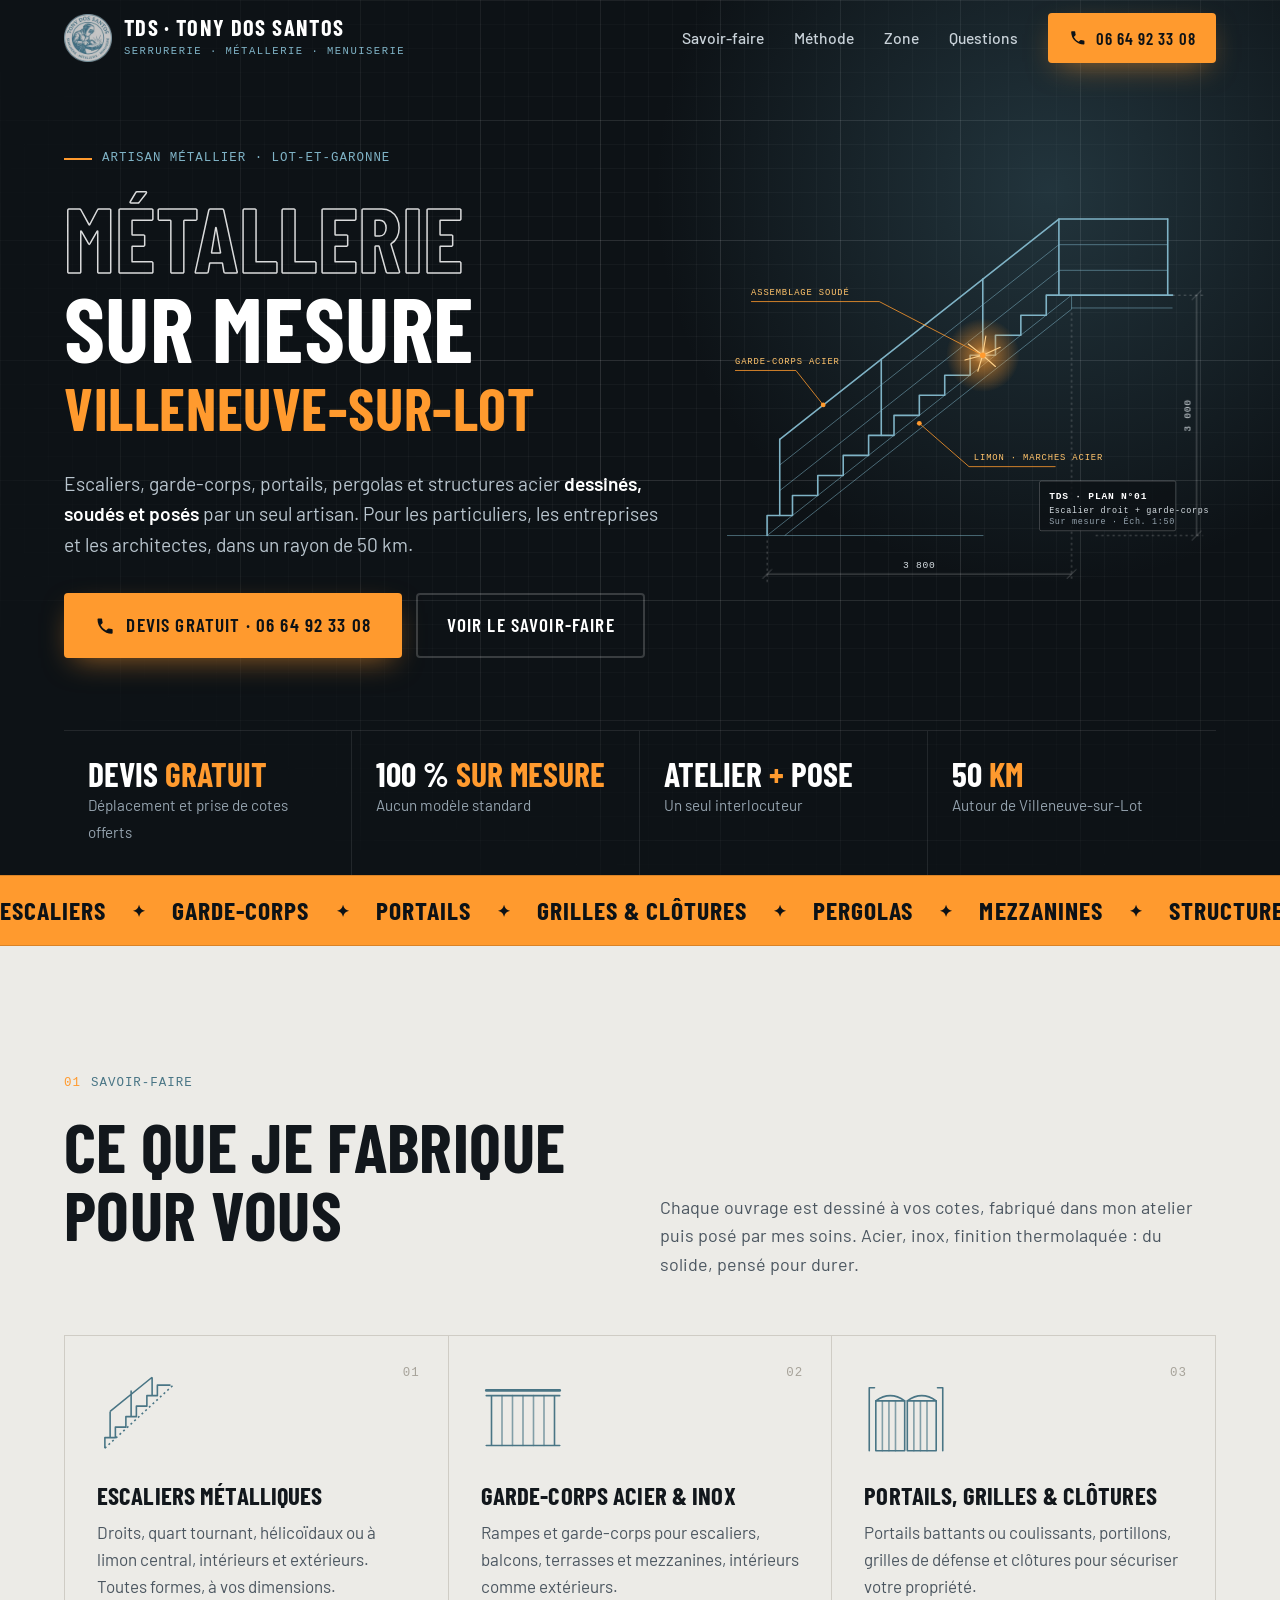
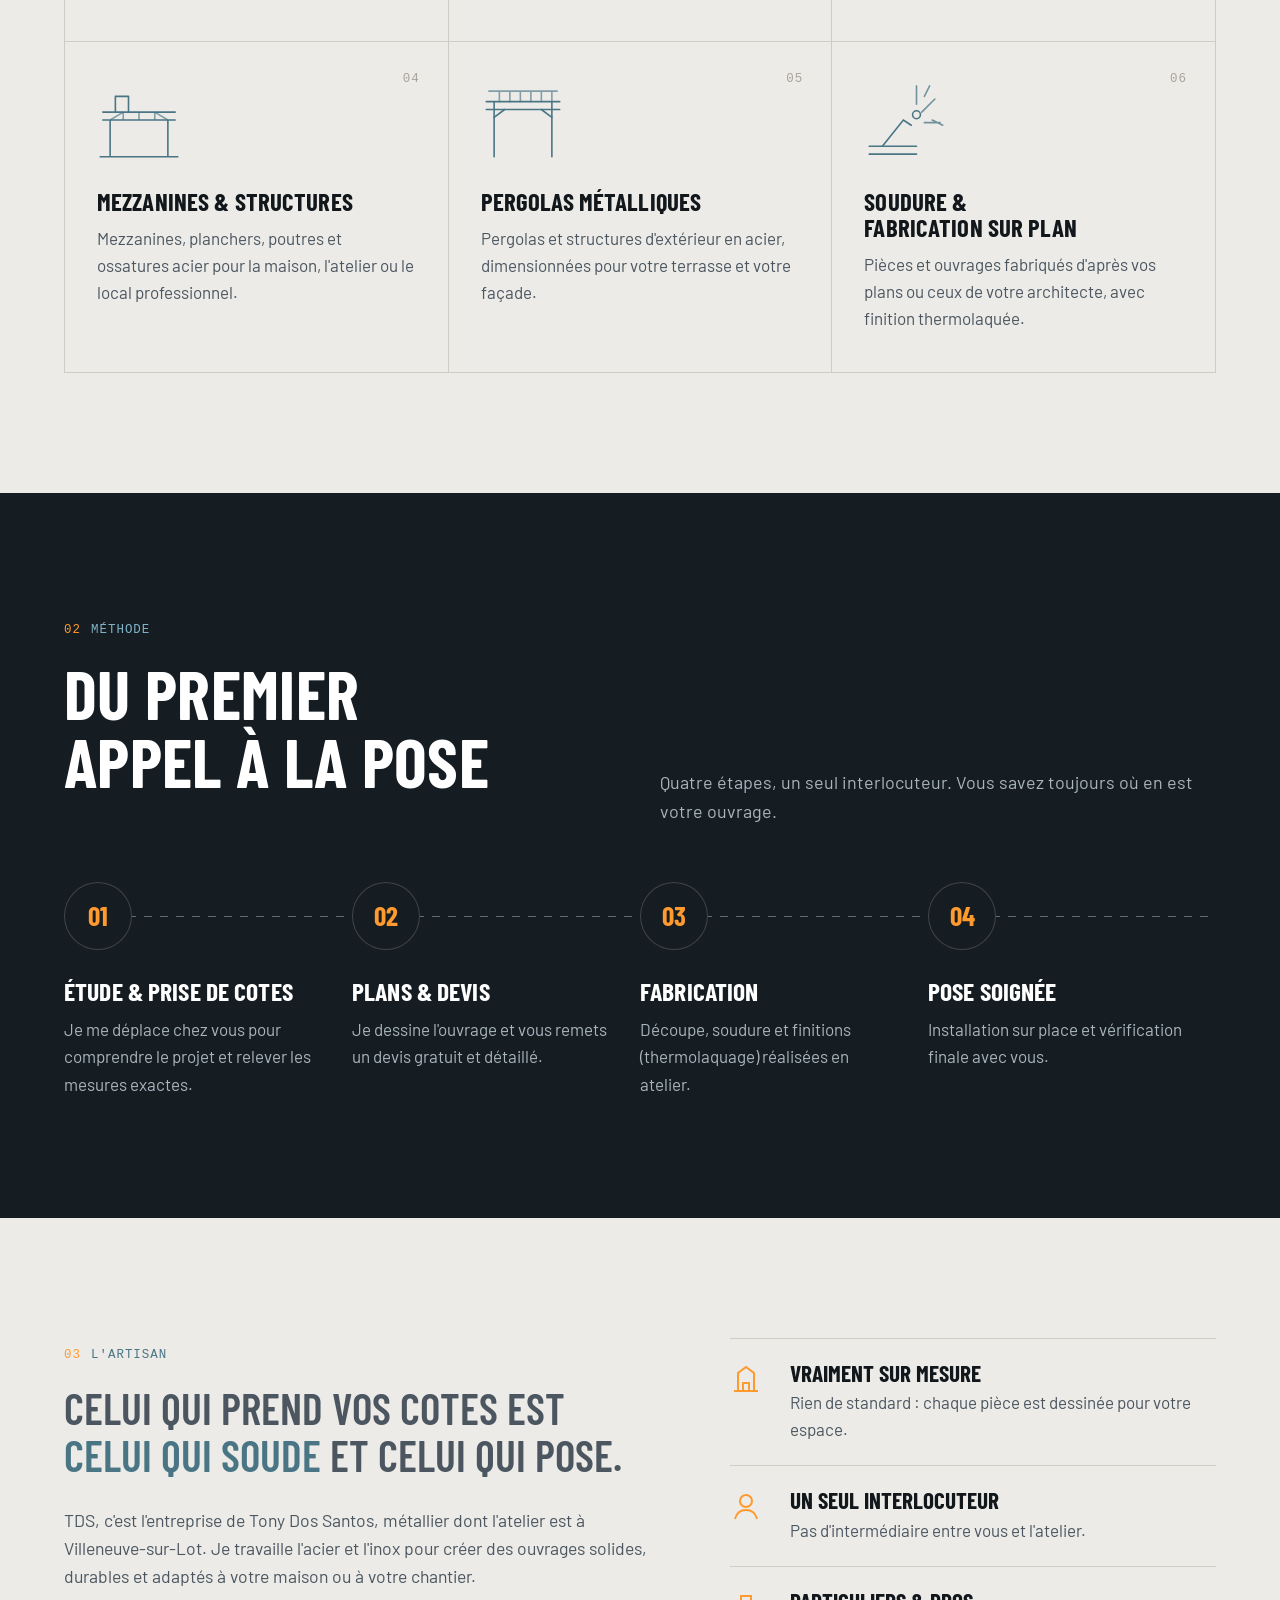
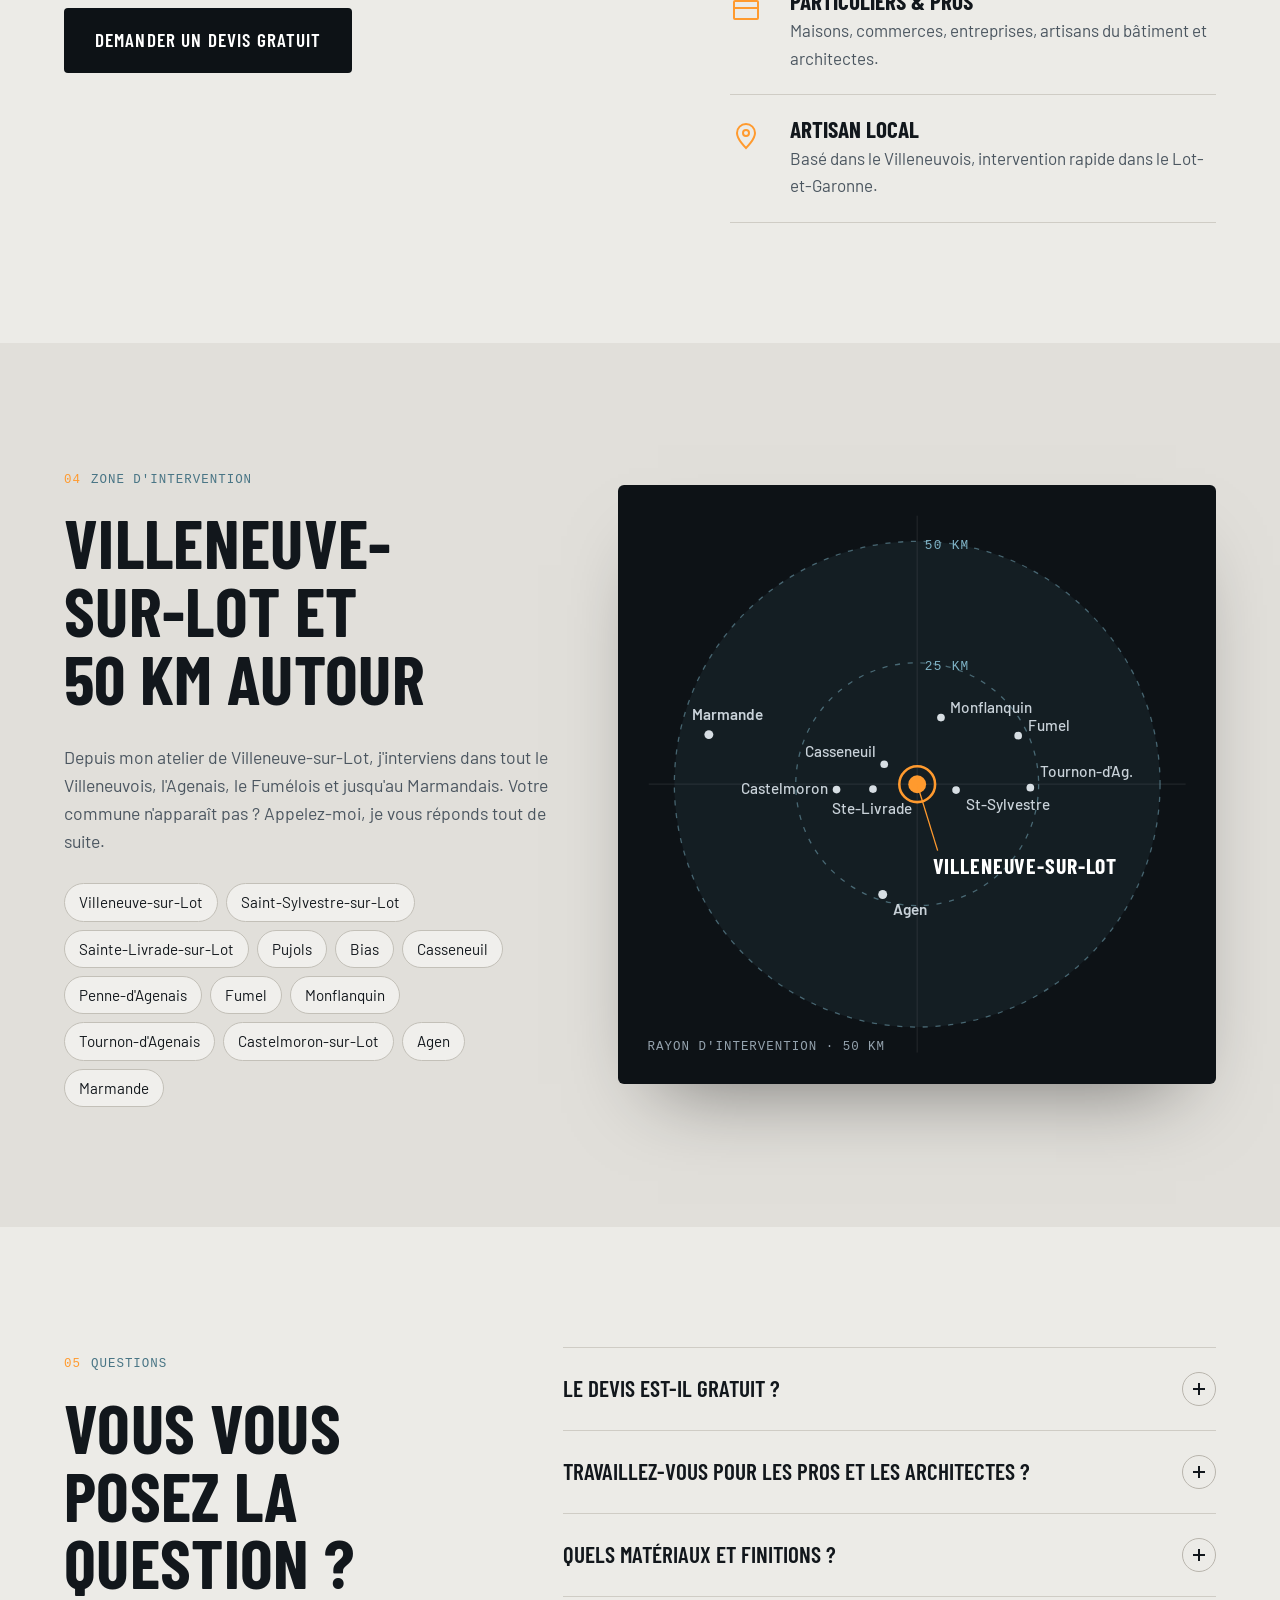
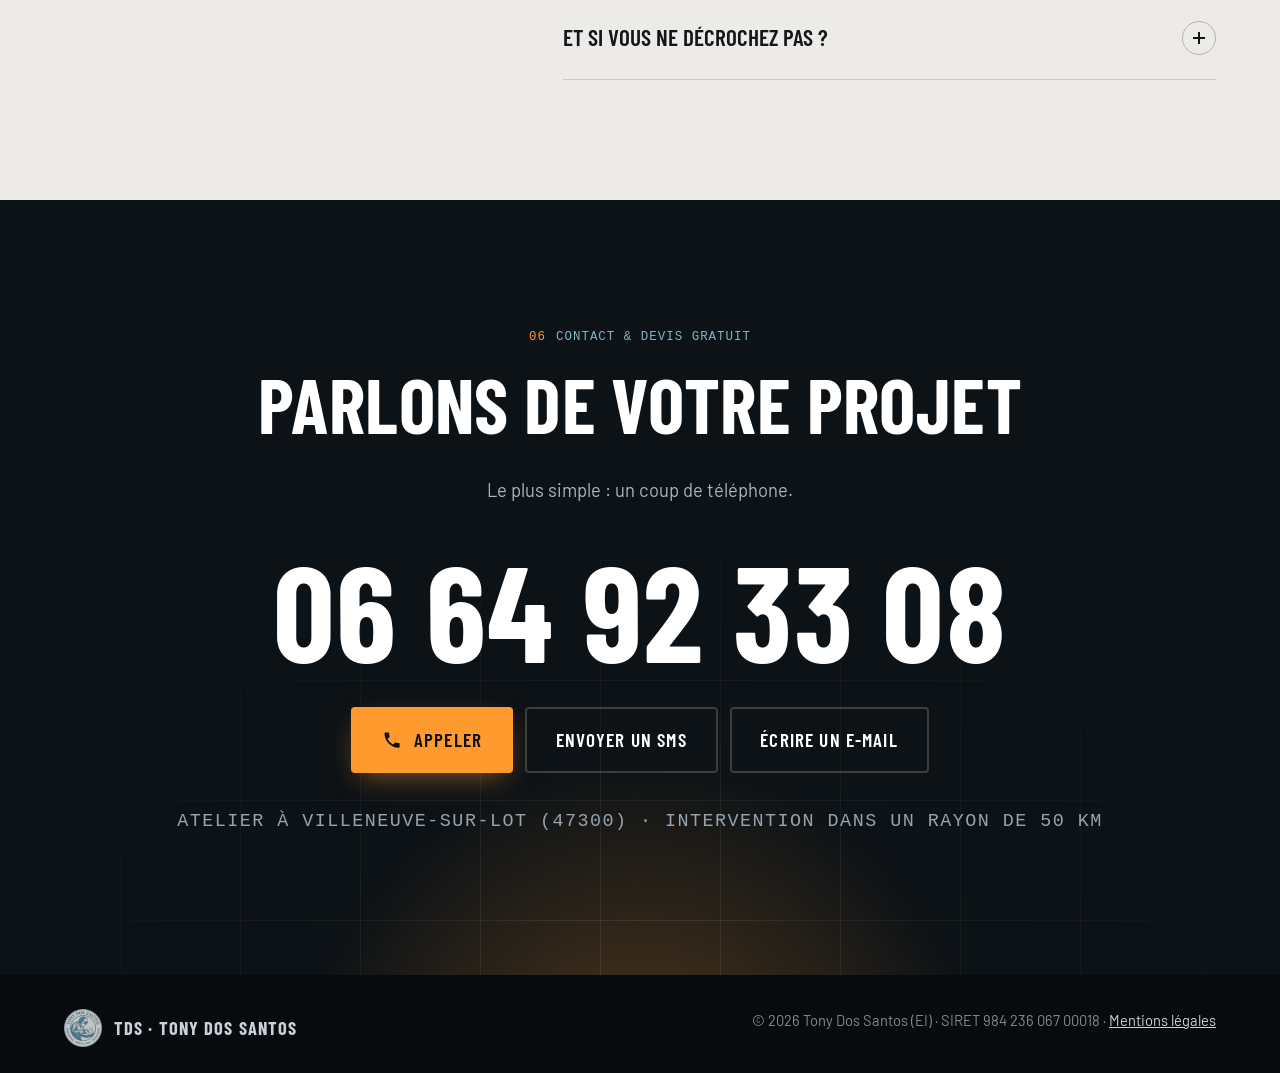
==== commit 00aff2b6: "Add files via upload" ====
--- a/index.html
+++ b/index.html
@@ -5,7 +5,7 @@
   <meta name="viewport" content="width=device-width, initial-scale=1">
   <title>Métallier serrurier à Villeneuve-sur-Lot | TDS – Tony Dos Santos</title>
   <meta name="description" content="Métallerie, serrurerie et menuiserie métallique sur mesure à Villeneuve-sur-Lot et 50 km autour : escaliers, garde-corps acier/inox, portails, pergolas, mezzanines. Devis gratuit au 06 64 92 33 08.">
-  <link rel="canonical" href="https://tds-metallerie.fr/">
+  <link rel="canonical" href="https://tdsserrurie.github.io/">
   <meta name="theme-color" content="#0d1216">
 
   <meta property="og:type" content="website">
@@ -13,8 +13,8 @@
   <meta property="og:site_name" content="TDS – Tony Dos Santos">
   <meta property="og:title" content="TDS – Métallier serrurier à Villeneuve-sur-Lot">
   <meta property="og:description" content="Escaliers, garde-corps, portails, pergolas et structures acier sur mesure. Devis gratuit : 06 64 92 33 08.">
-  <meta property="og:url" content="https://tds-metallerie.fr/">
-  <meta property="og:image" content="https://tds-metallerie.fr/img/og-image.jpg">
+  <meta property="og:url" content="https://tdsserrurie.github.io/">
+  <meta property="og:image" content="https://tdsserrurie.github.io/img/og-image.jpg">
   <meta property="og:image:width" content="1200">
   <meta property="og:image:height" content="630">
 
@@ -30,13 +30,13 @@
   {
     "@context": "https://schema.org",
     "@type": "HomeAndConstructionBusiness",
-    "@id": "https://tds-metallerie.fr/#entreprise",
+    "@id": "https://tdsserrurie.github.io/#entreprise",
     "name": "TDS – Tony Dos Santos Serrurerie Métallerie Menuiserie",
     "alternateName": "TDS Métallerie",
     "description": "Métallier serrurier : fabrication et pose sur mesure d'escaliers métalliques, garde-corps acier et inox, portails, grilles, clôtures, pergolas, mezzanines et structures acier.",
-    "url": "https://tds-metallerie.fr/",
-    "logo": "https://tds-metallerie.fr/icon-512.png",
-    "image": "https://tds-metallerie.fr/img/og-image.jpg",
+    "url": "https://tdsserrurie.github.io/",
+    "logo": "https://tdsserrurie.github.io/icon-512.png",
+    "image": "https://tdsserrurie.github.io/img/og-image.jpg",
     "telephone": "+33664923308",
     "email": "tds.serrurie@gmail.com",
     "founder": { "@type": "Person", "name": "Tony Dos Santos" },
@@ -44,8 +44,8 @@
     "taxID": "98423606700018",
     "address": {
       "@type": "PostalAddress",
-      "addressLocality": "Saint-Sylvestre-sur-Lot",
-      "postalCode": "47140",
+      "addressLocality": "Villeneuve-sur-Lot",
+      "postalCode": "47300",
       "addressRegion": "Nouvelle-Aquitaine",
       "addressCountry": "FR"
     },
@@ -244,7 +244,7 @@
         <div class="reveal">
           <span class="kicker mono"><b>03</b> L'artisan</span>
           <p class="big">Celui qui prend vos cotes est <mark>celui qui soude</mark> et celui qui pose.</p>
-          <p>TDS, c'est l'entreprise de Tony Dos Santos, métallier installé à Saint-Sylvestre-sur-Lot, à deux pas de Villeneuve-sur-Lot. Je travaille l'acier et l'inox pour créer des ouvrages solides, durables et adaptés à votre maison ou à votre chantier.</p>
+          <p>TDS, c'est l'entreprise de Tony Dos Santos, métallier dont l'atelier est à Villeneuve-sur-Lot. Je travaille l'acier et l'inox pour créer des ouvrages solides, durables et adaptés à votre maison ou à votre chantier.</p>
           <a class="btn btn-dark" href="tel:+33664923308">Demander un devis gratuit</a>
         </div>
         <ul class="pros reveal">
@@ -266,7 +266,7 @@
         <div class="reveal">
           <span class="kicker mono"><b>04</b> Zone d'intervention</span>
           <h2>Villeneuve-sur-Lot et 50&nbsp;km autour</h2>
-          <p>Basé à Saint-Sylvestre-sur-Lot, j'interviens dans tout le Villeneuvois, l'Agenais, le Fumélois et jusqu'au Marmandais. Votre commune n'apparaît pas&nbsp;? Appelez-moi, je vous réponds tout de suite.</p>
+          <p>Depuis mon atelier de Villeneuve-sur-Lot, j'interviens dans tout le Villeneuvois, l'Agenais, le Fumélois et jusqu'au Marmandais. Votre commune n'apparaît pas&nbsp;? Appelez-moi, je vous réponds tout de suite.</p>
           <ul class="towns">
             <li>Villeneuve-sur-Lot</li><li>Saint-Sylvestre-sur-Lot</li><li>Sainte-Livrade-sur-Lot</li><li>Pujols</li><li>Bias</li><li>Casseneuil</li><li>Penne-d'Agenais</li><li>Fumel</li><li>Monflanquin</li><li>Tournon-d'Agenais</li><li>Castelmoron-sur-Lot</li><li>Agen</li><li>Marmande</li>
           </ul>
@@ -342,7 +342,7 @@
           <a class="btn btn-line" href="sms:+33664923308">Envoyer un SMS</a>
           <a class="btn btn-line" href="mailto:tds.serrurie@gmail.com?subject=Demande%20de%20devis">Écrire un e-mail</a>
         </div>
-        <p class="meta mono">Saint-Sylvestre-sur-Lot (47140) · Villeneuve-sur-Lot &amp; 50 km</p>
+        <p class="meta mono">Atelier à Villeneuve-sur-Lot (47300) · Intervention dans un rayon de 50 km</p>
       </div>
     </section>
   </main>
--- a/style.css
+++ b/style.css
@@ -69,6 +69,7 @@
 .nav a:not(.btn):hover::after { transform: scaleX(1); }
 .nav .btn { font-size: 1.05rem; padding: .55em 1.1em; }
 @media (max-width: 900px) { .nav a:not(.btn) { display: none; } }
+@media (max-width: 600px) { .brand b { font-size: 1.15rem; } }
 @media (max-width: 440px) { .brand small { display: none; } .nav .btn .label { display: none; } .nav .btn { padding: .6em .8em; } }
 
 /* ---------- Hero ---------- */
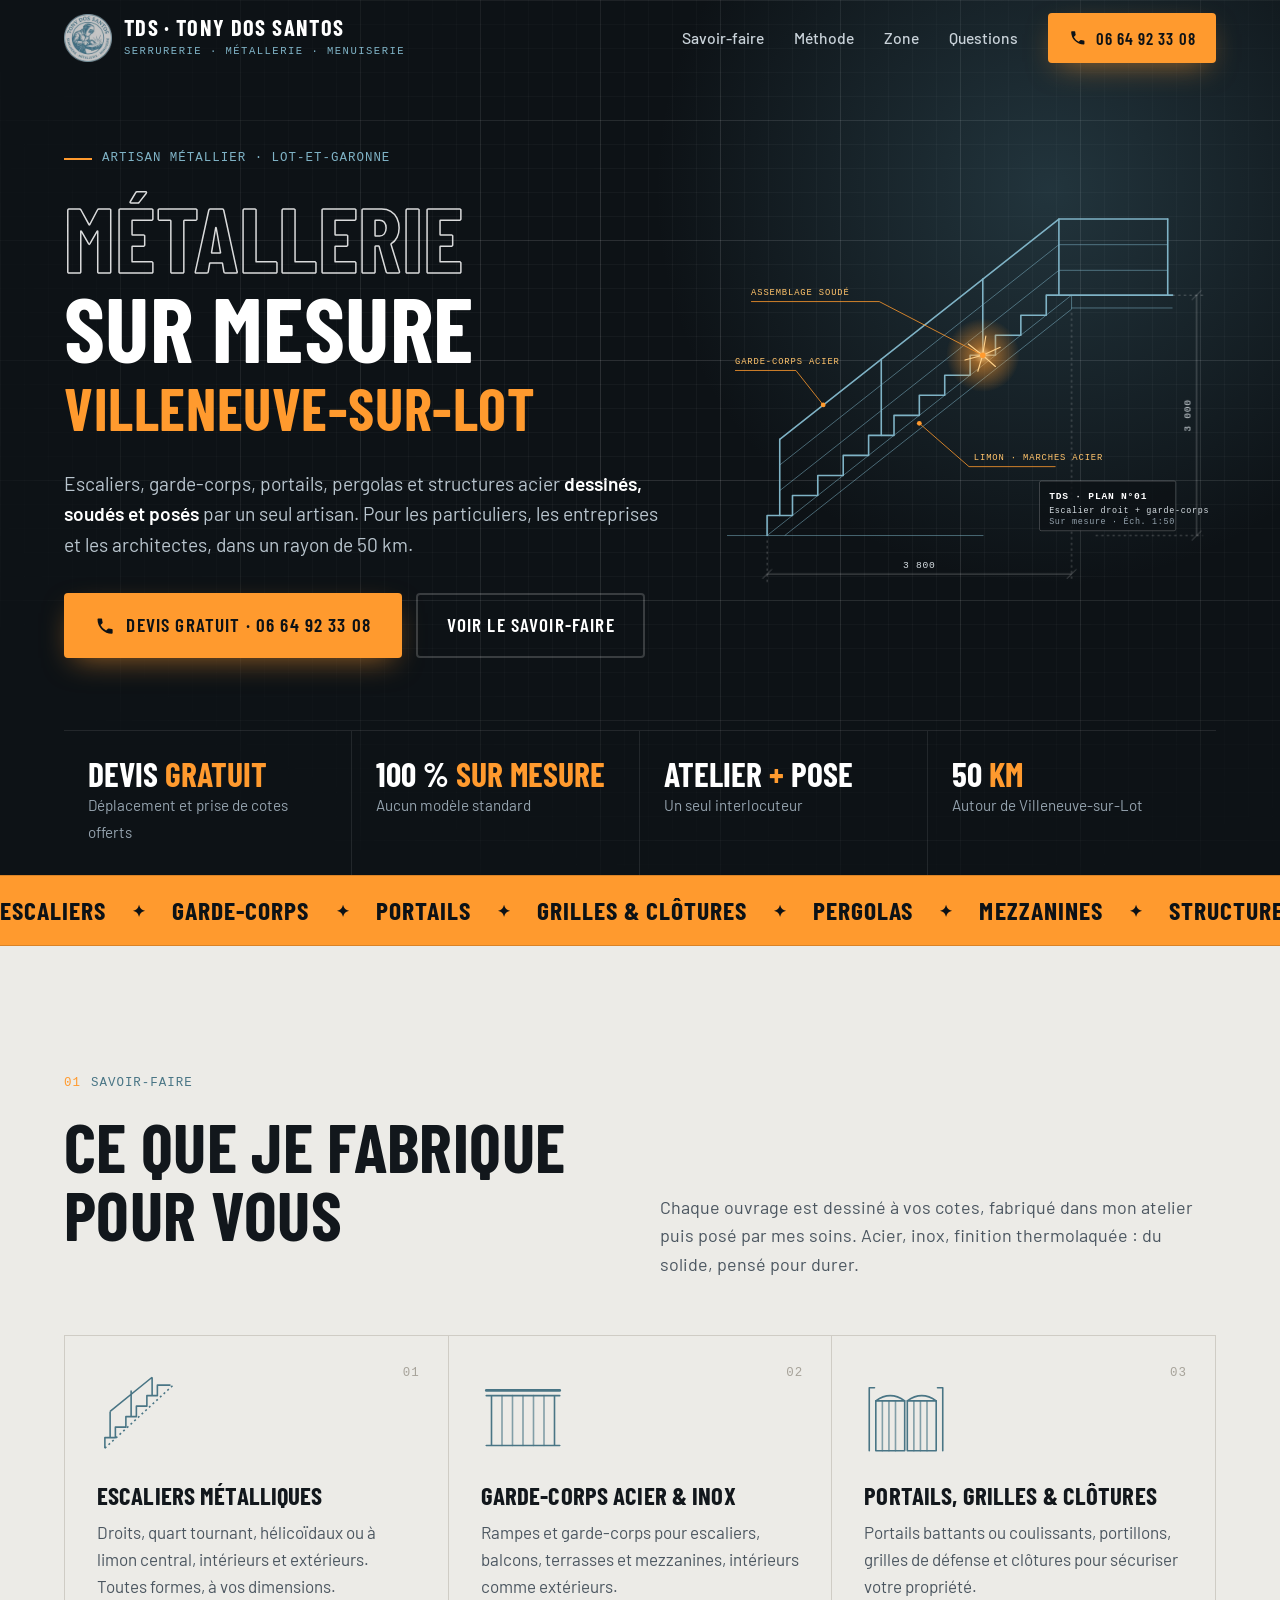
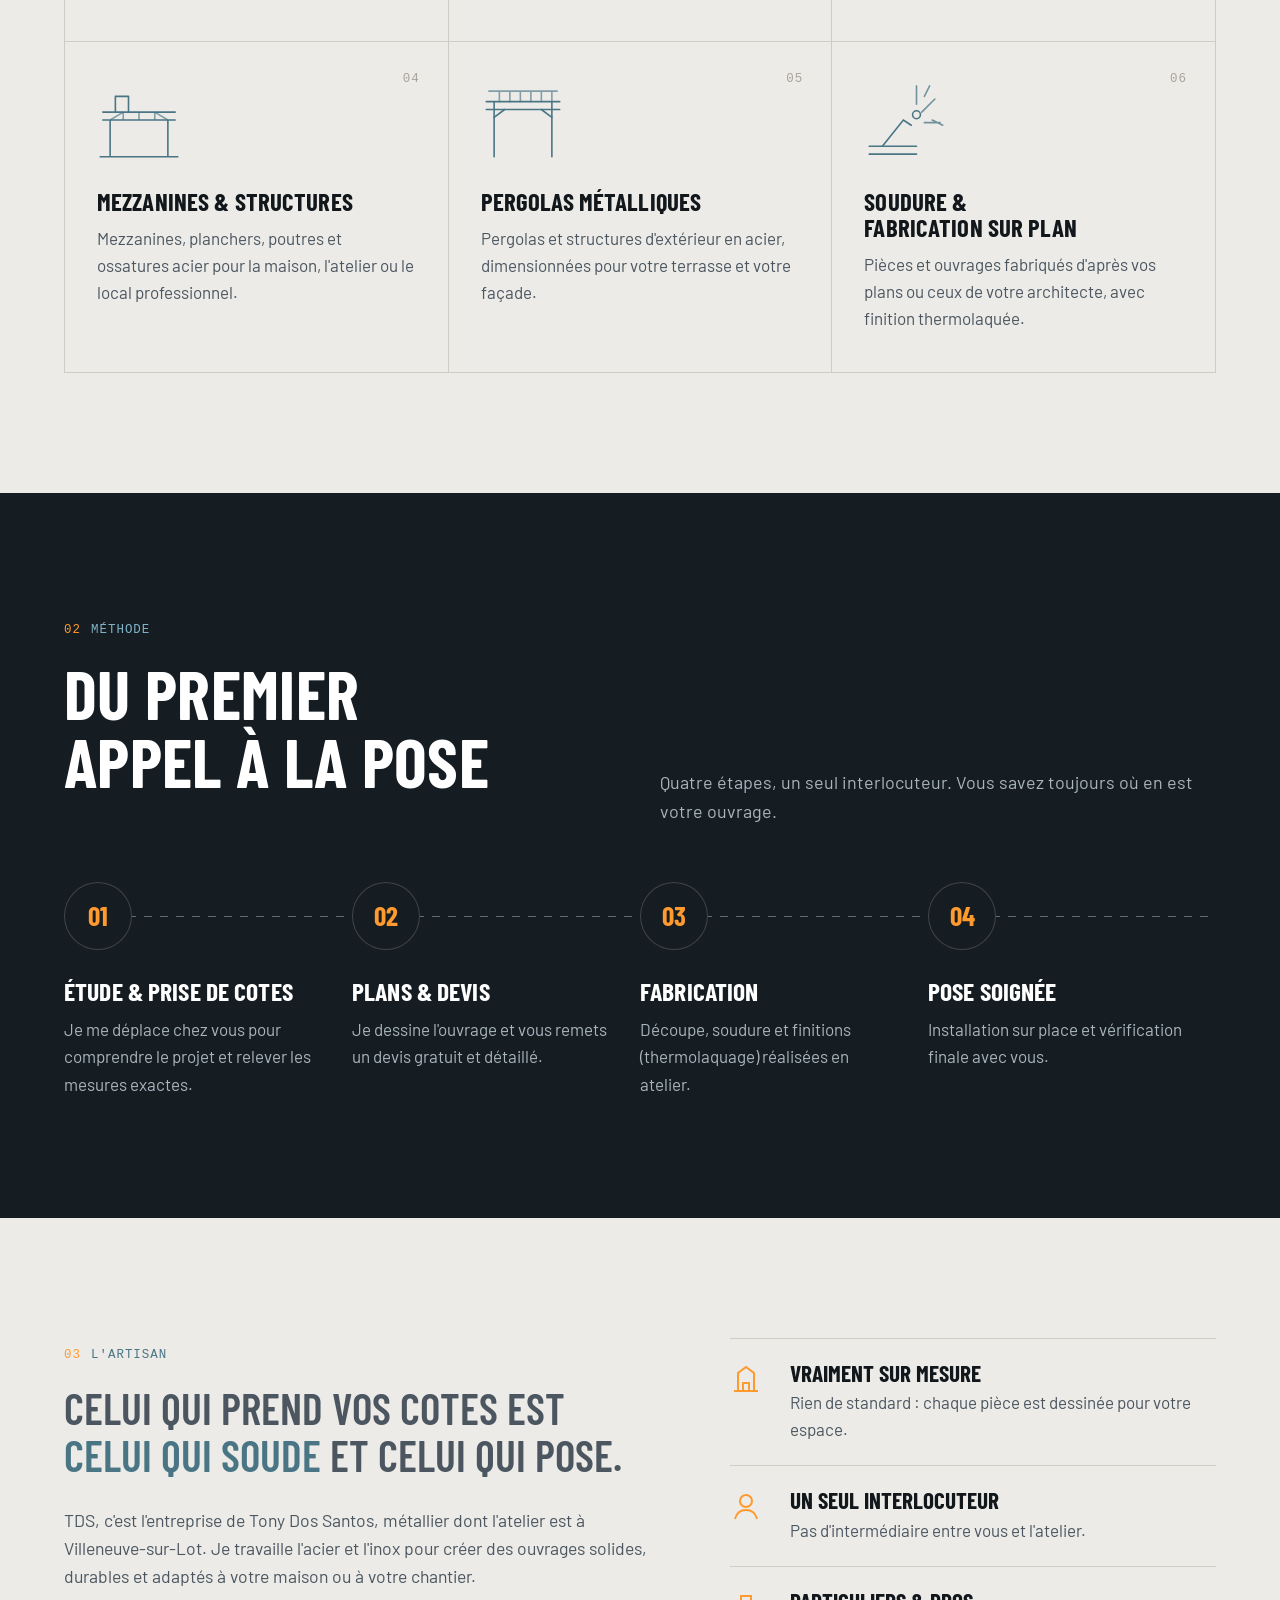
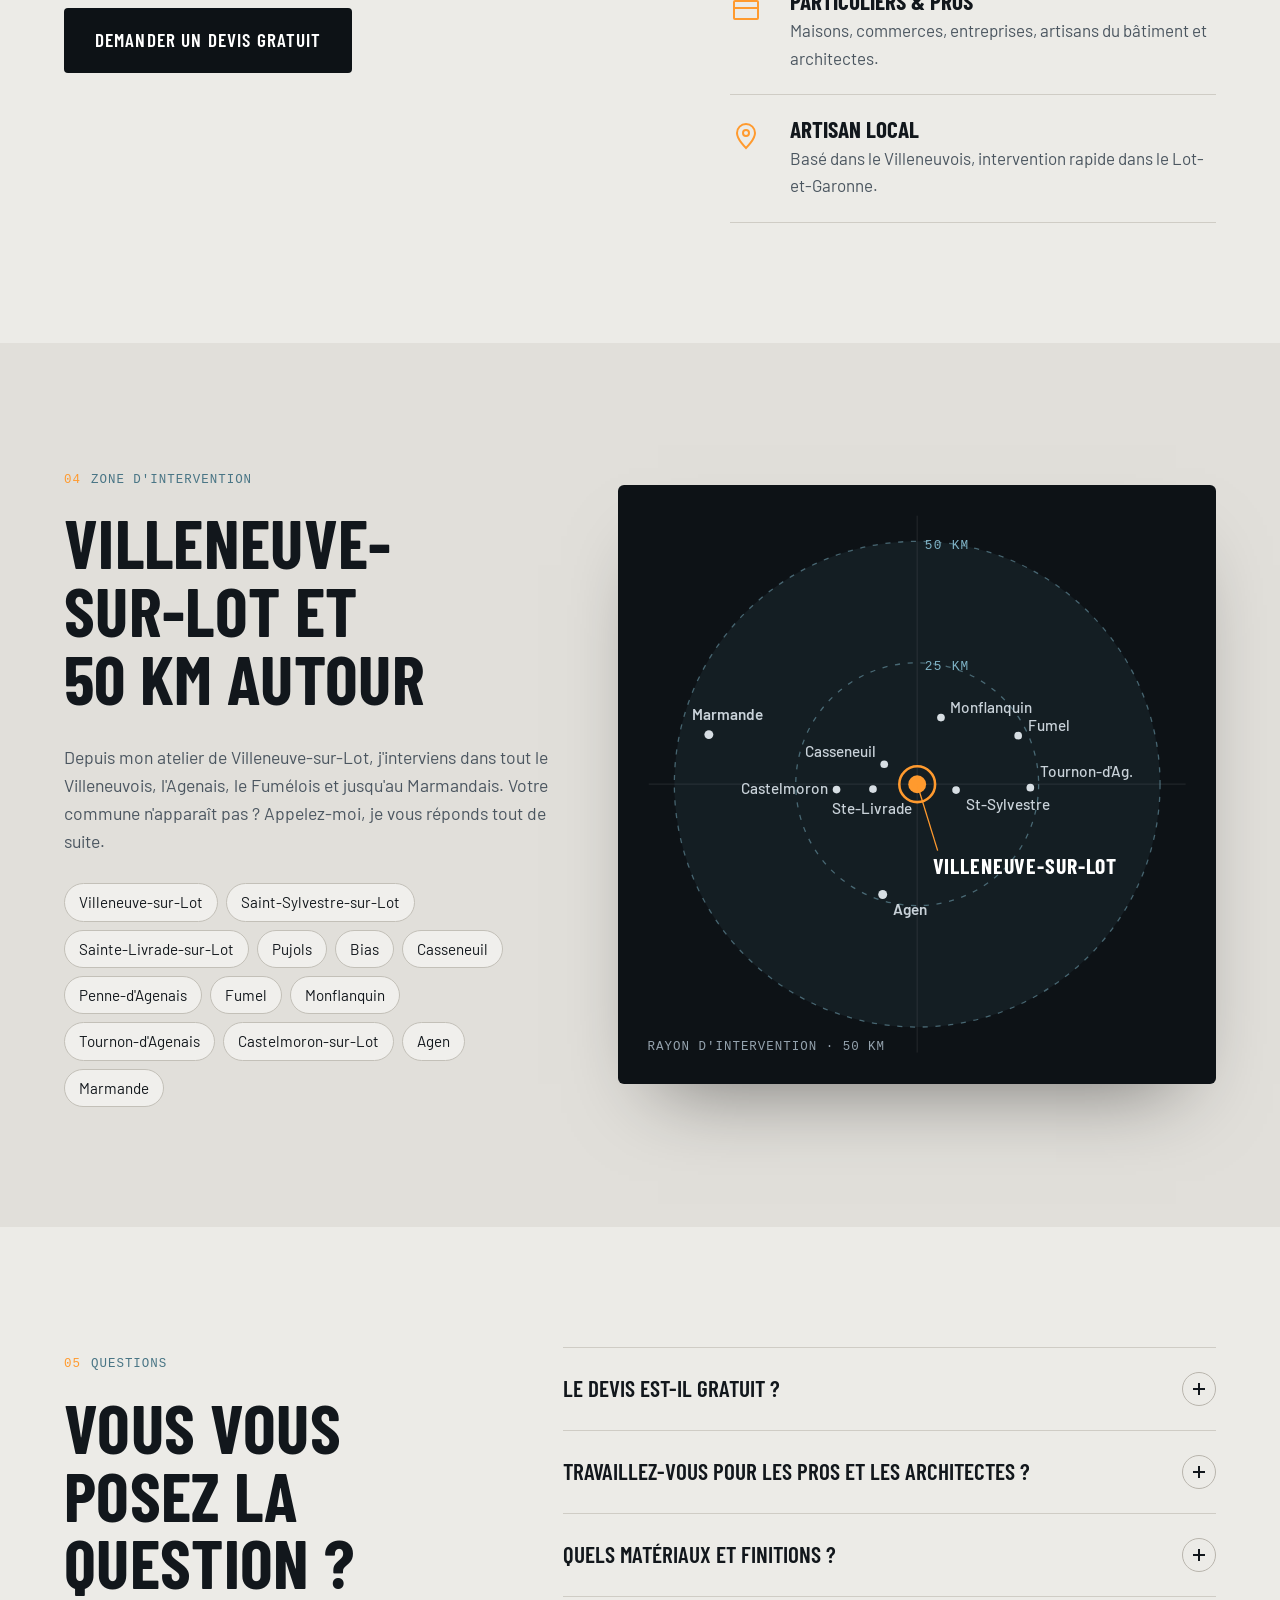
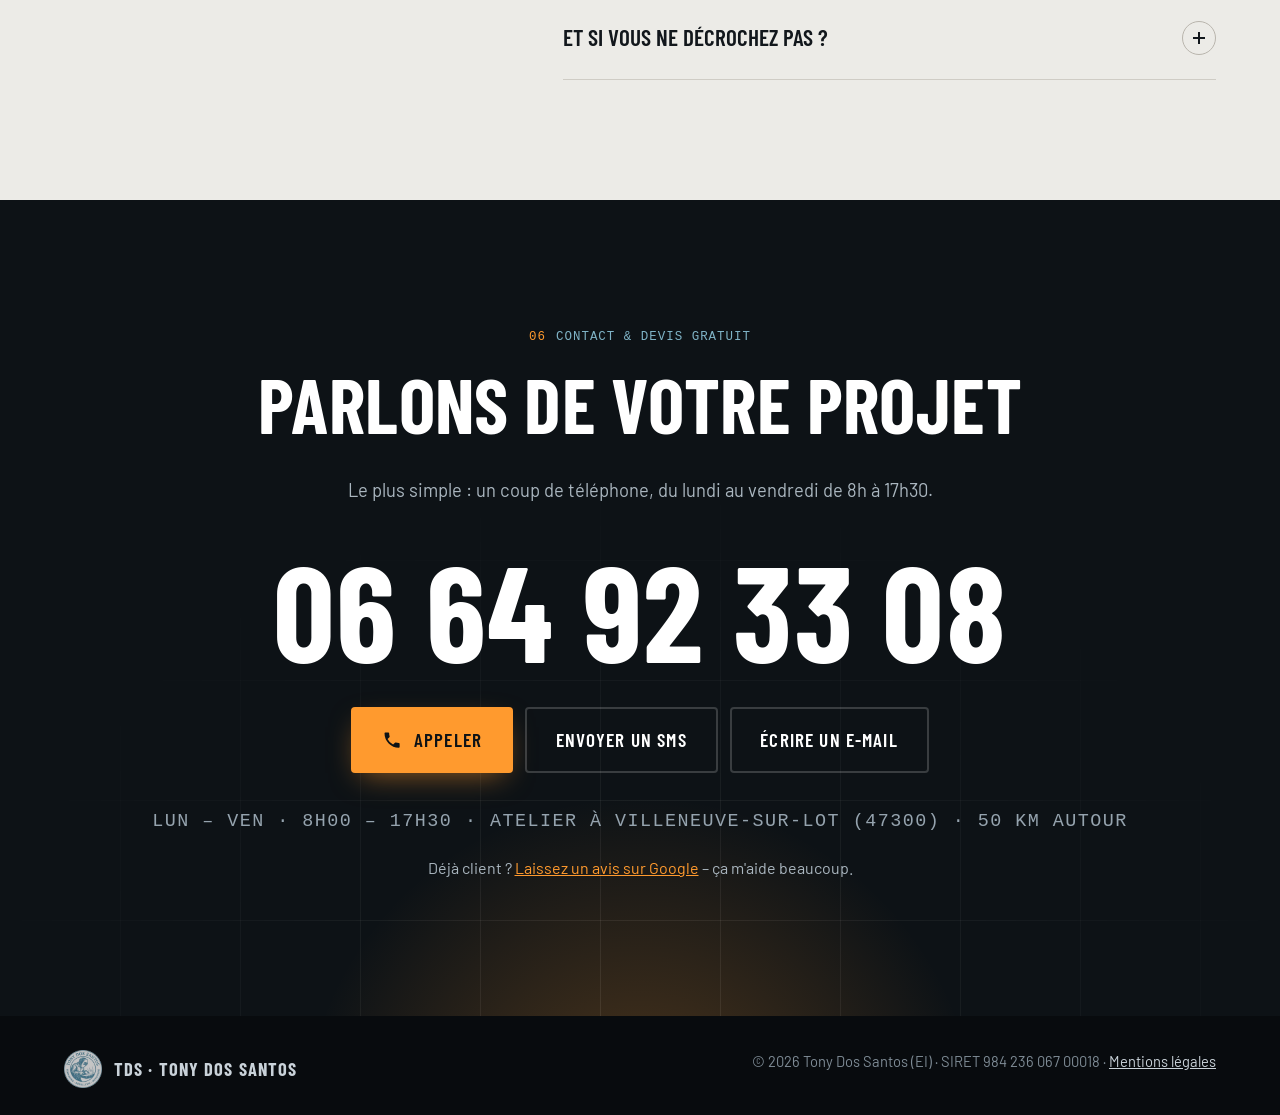
==== commit 387dee6a: "Add files via upload" ====
--- a/index.html
+++ b/index.html
@@ -55,7 +55,8 @@
       "Castelmoron-sur-Lot", "Agen", "Marmande", "Lot-et-Garonne"
     ],
     "knowsAbout": ["Métallerie", "Serrurerie métallique", "Escalier métallique", "Garde-corps", "Portail acier", "Pergola métallique", "Mezzanine acier", "Soudure", "Thermolaquage"],
-    "priceRange": "Devis gratuit"
+    "priceRange": "Devis gratuit",
+    "openingHoursSpecification": [{ "@type": "OpeningHoursSpecification", "dayOfWeek": ["Monday", "Tuesday", "Wednesday", "Thursday", "Friday"], "opens": "08:00", "closes": "17:30" }]
   }
   </script>
 </head>
@@ -332,7 +333,7 @@
       <div class="wrap reveal">
         <span class="kicker mono"><b>06</b> Contact &amp; devis gratuit</span>
         <h2>Parlons de votre projet</h2>
-        <p>Le plus simple&nbsp;: un coup de téléphone.</p>
+        <p>Le plus simple&nbsp;: un coup de téléphone, du lundi au vendredi de 8h à 17h30.</p>
         <a class="phone" href="tel:+33664923308">06 64 92 33 08</a>
         <div class="contact-actions">
           <a class="btn btn-spark" href="tel:+33664923308">
@@ -342,7 +343,8 @@
           <a class="btn btn-line" href="sms:+33664923308">Envoyer un SMS</a>
           <a class="btn btn-line" href="mailto:tds.serrurie@gmail.com?subject=Demande%20de%20devis">Écrire un e-mail</a>
         </div>
-        <p class="meta mono">Atelier à Villeneuve-sur-Lot (47300) · Intervention dans un rayon de 50 km</p>
+        <p class="meta mono">Lun – Ven · 8h00 – 17h30 · Atelier à Villeneuve-sur-Lot (47300) · 50 km autour</p>
+        <p class="review">Déjà client&nbsp;? <a href="https://g.page/r/CUkbQ4ayOFBFEBM/review" target="_blank" rel="noopener">Laissez un avis sur Google</a> – ça m'aide beaucoup.</p>
       </div>
     </section>
   </main>
--- a/style.css
+++ b/style.css
@@ -238,6 +238,8 @@
 .phone:hover { color: var(--spark); }
 .contact-actions { display: flex; flex-wrap: wrap; gap: 12px; justify-content: center; }
 .contact .meta { margin-top: 34px; color: var(--muted); }
+.contact .review { margin-top: 10px; font-size: 1rem; }
+.contact .review a { color: var(--spark); }
 
 /* Footer */
 .site-footer { background: #080b0e; color: #7e8b95; font-size: .92rem; padding: 34px 0 110px; }
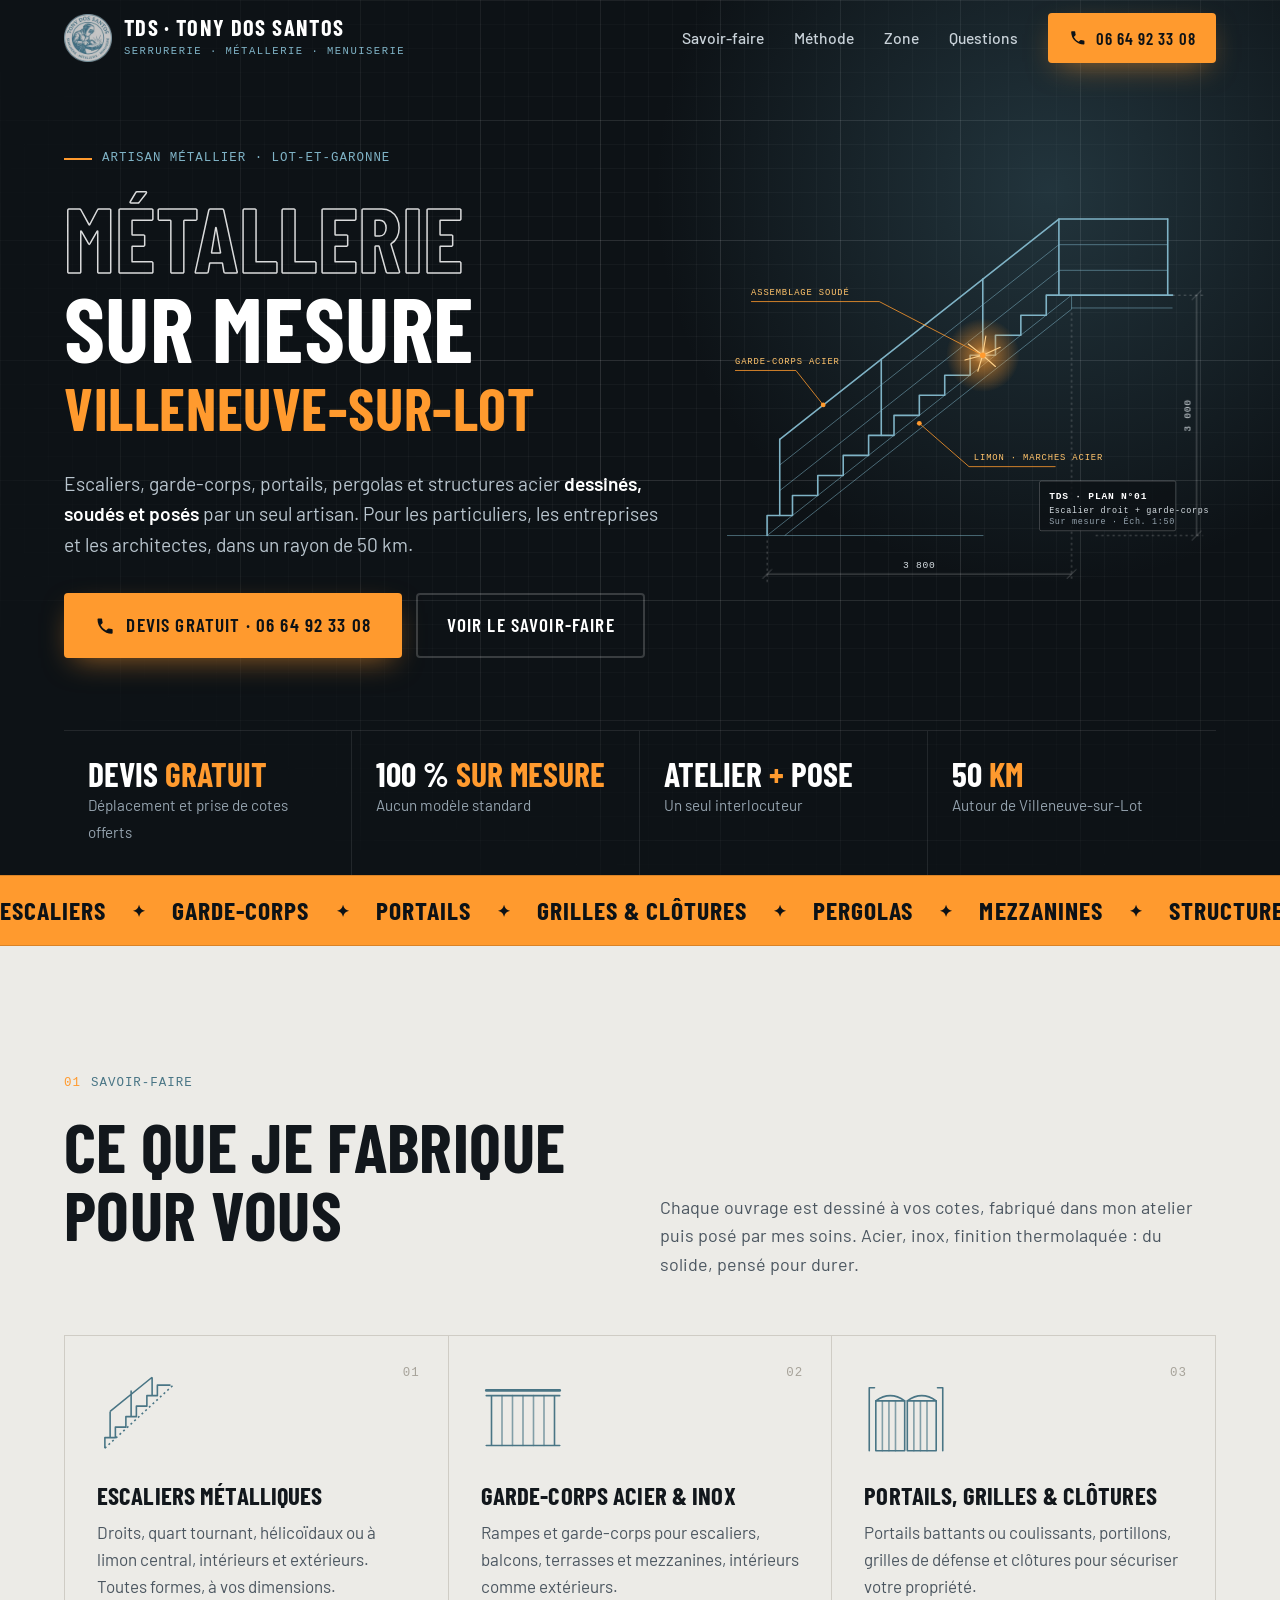
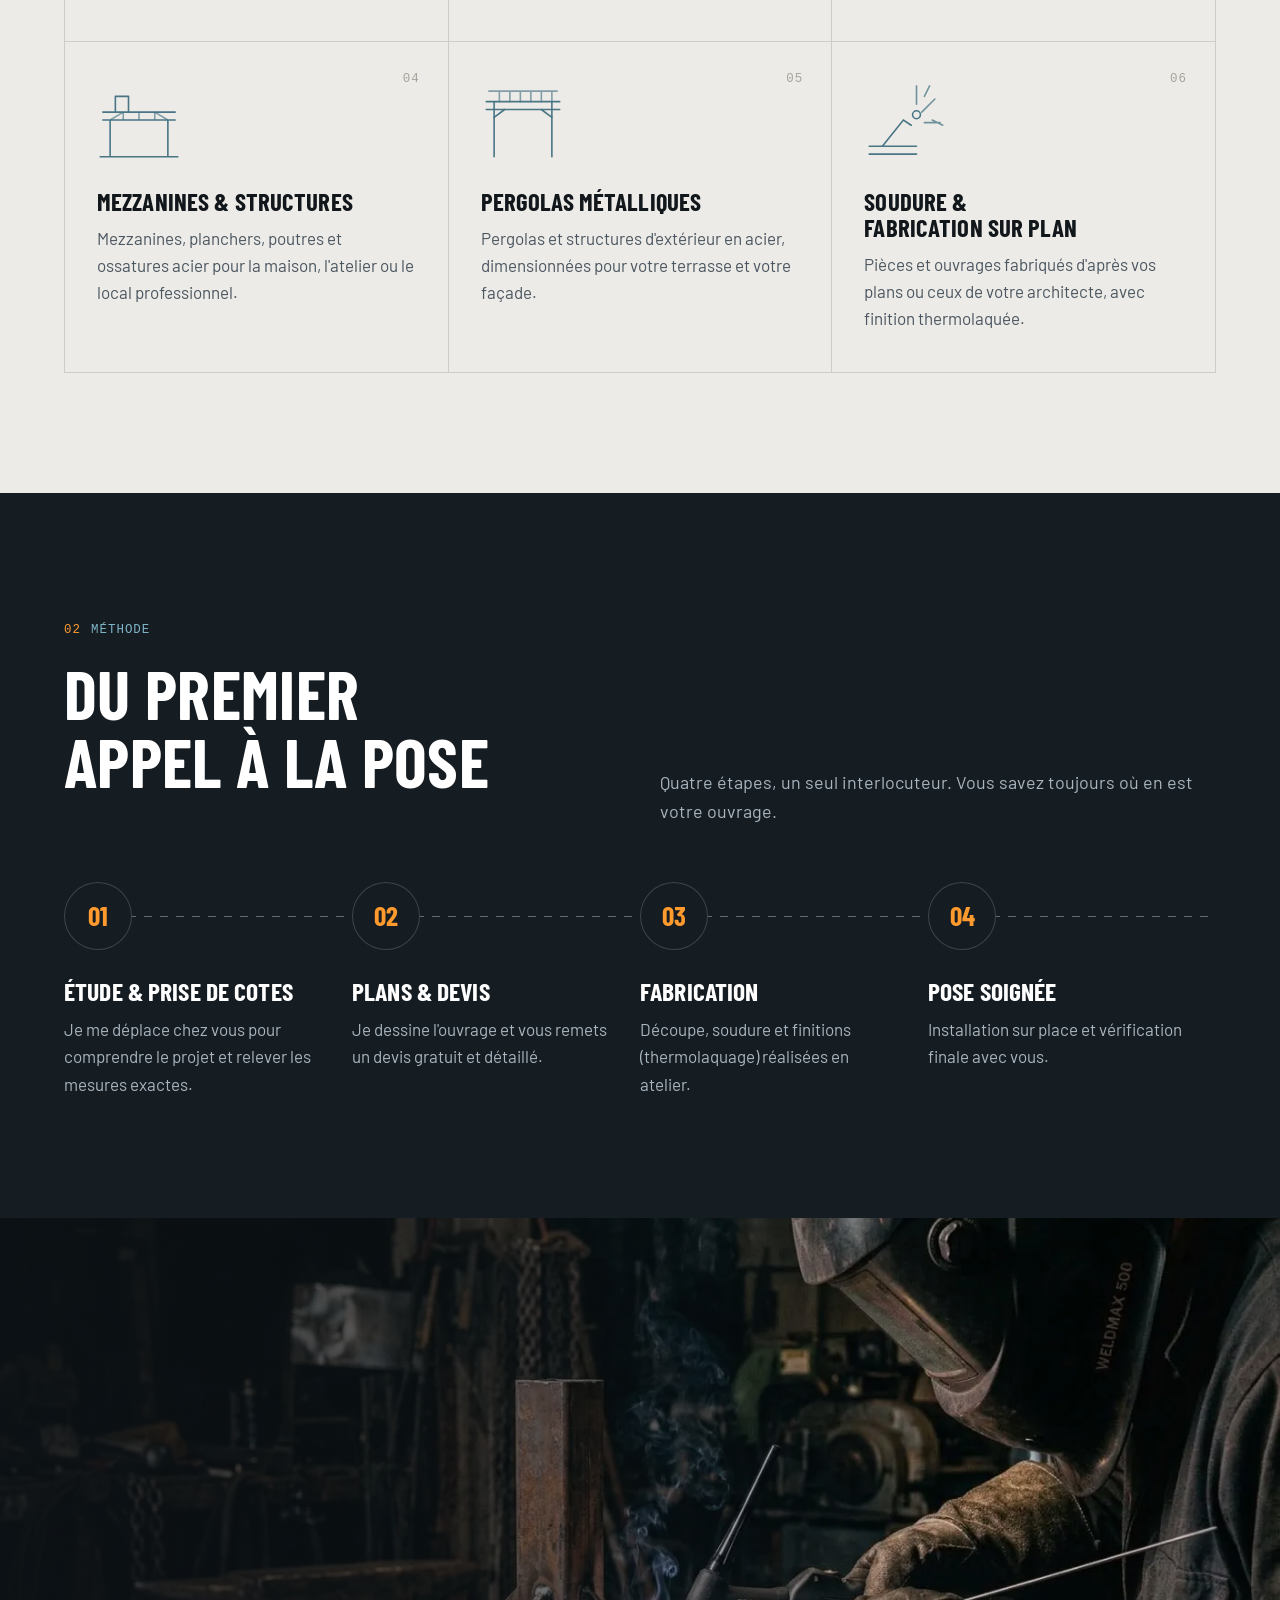
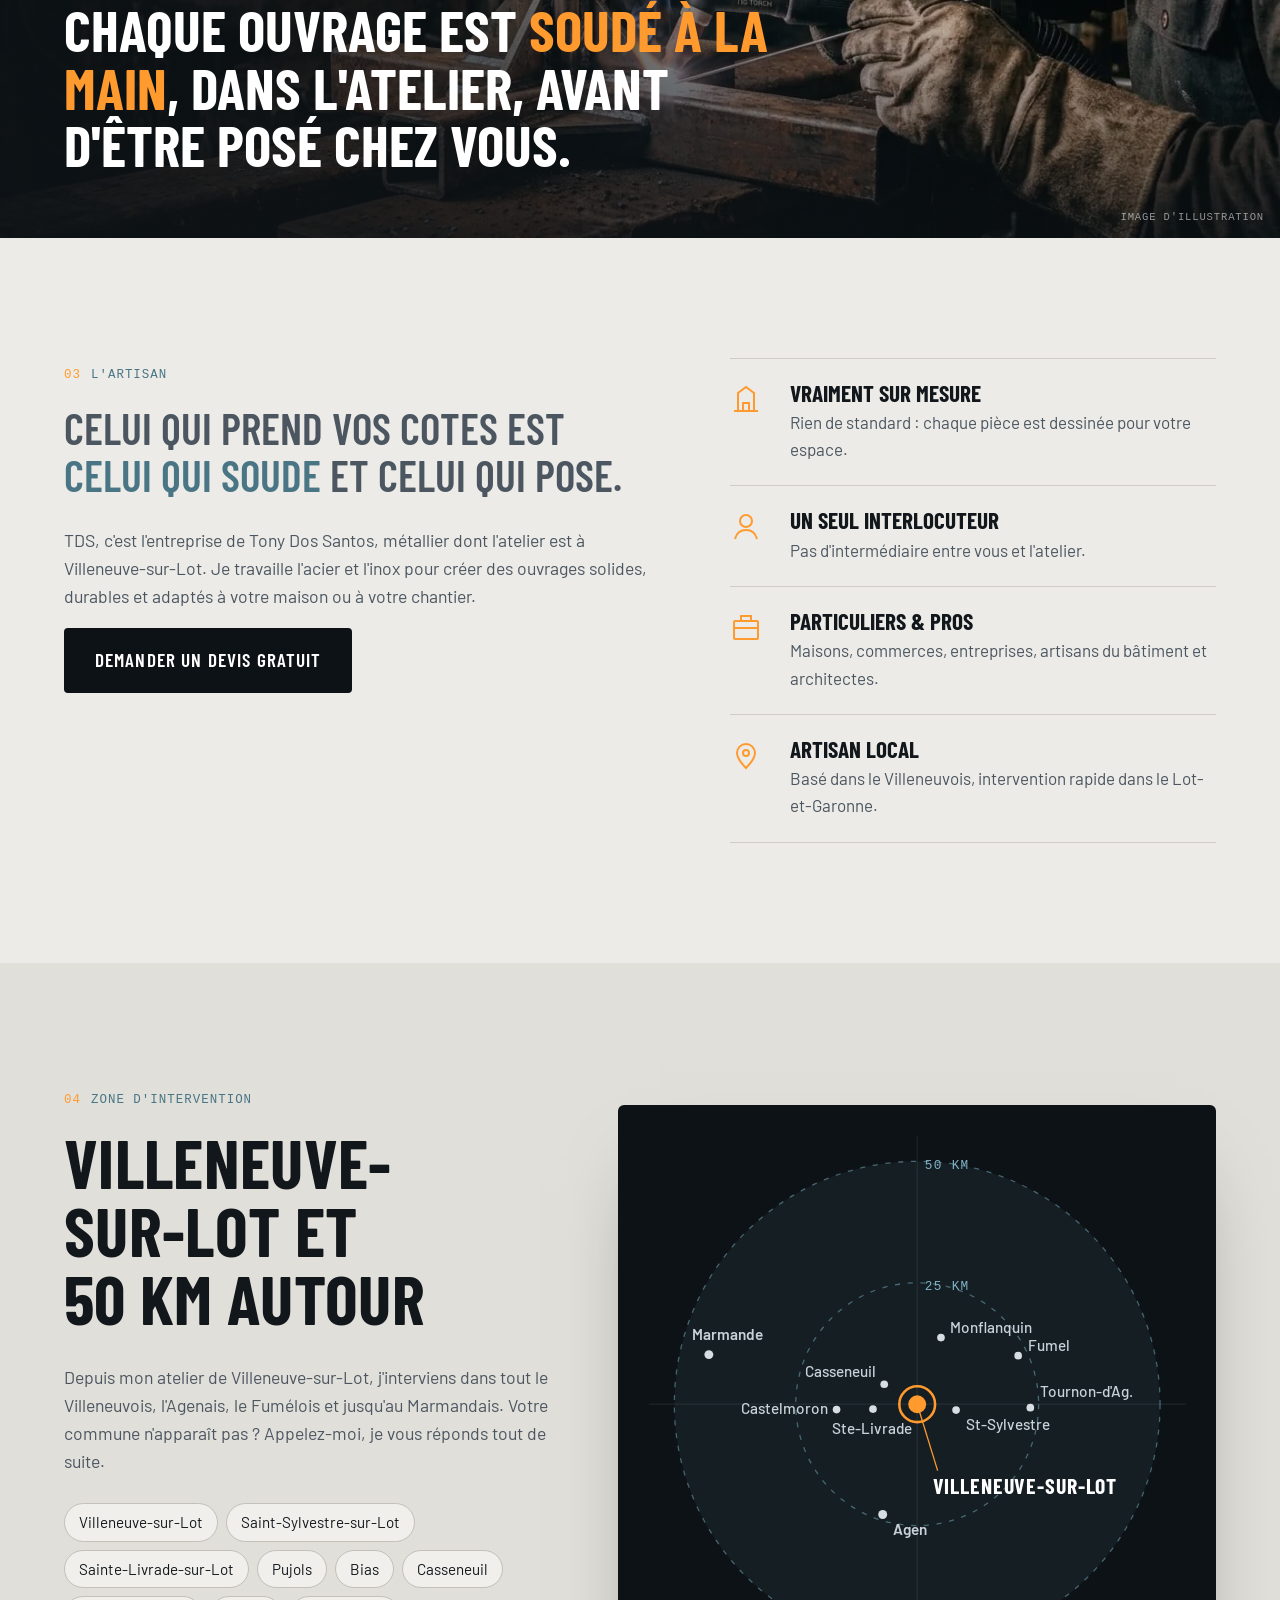
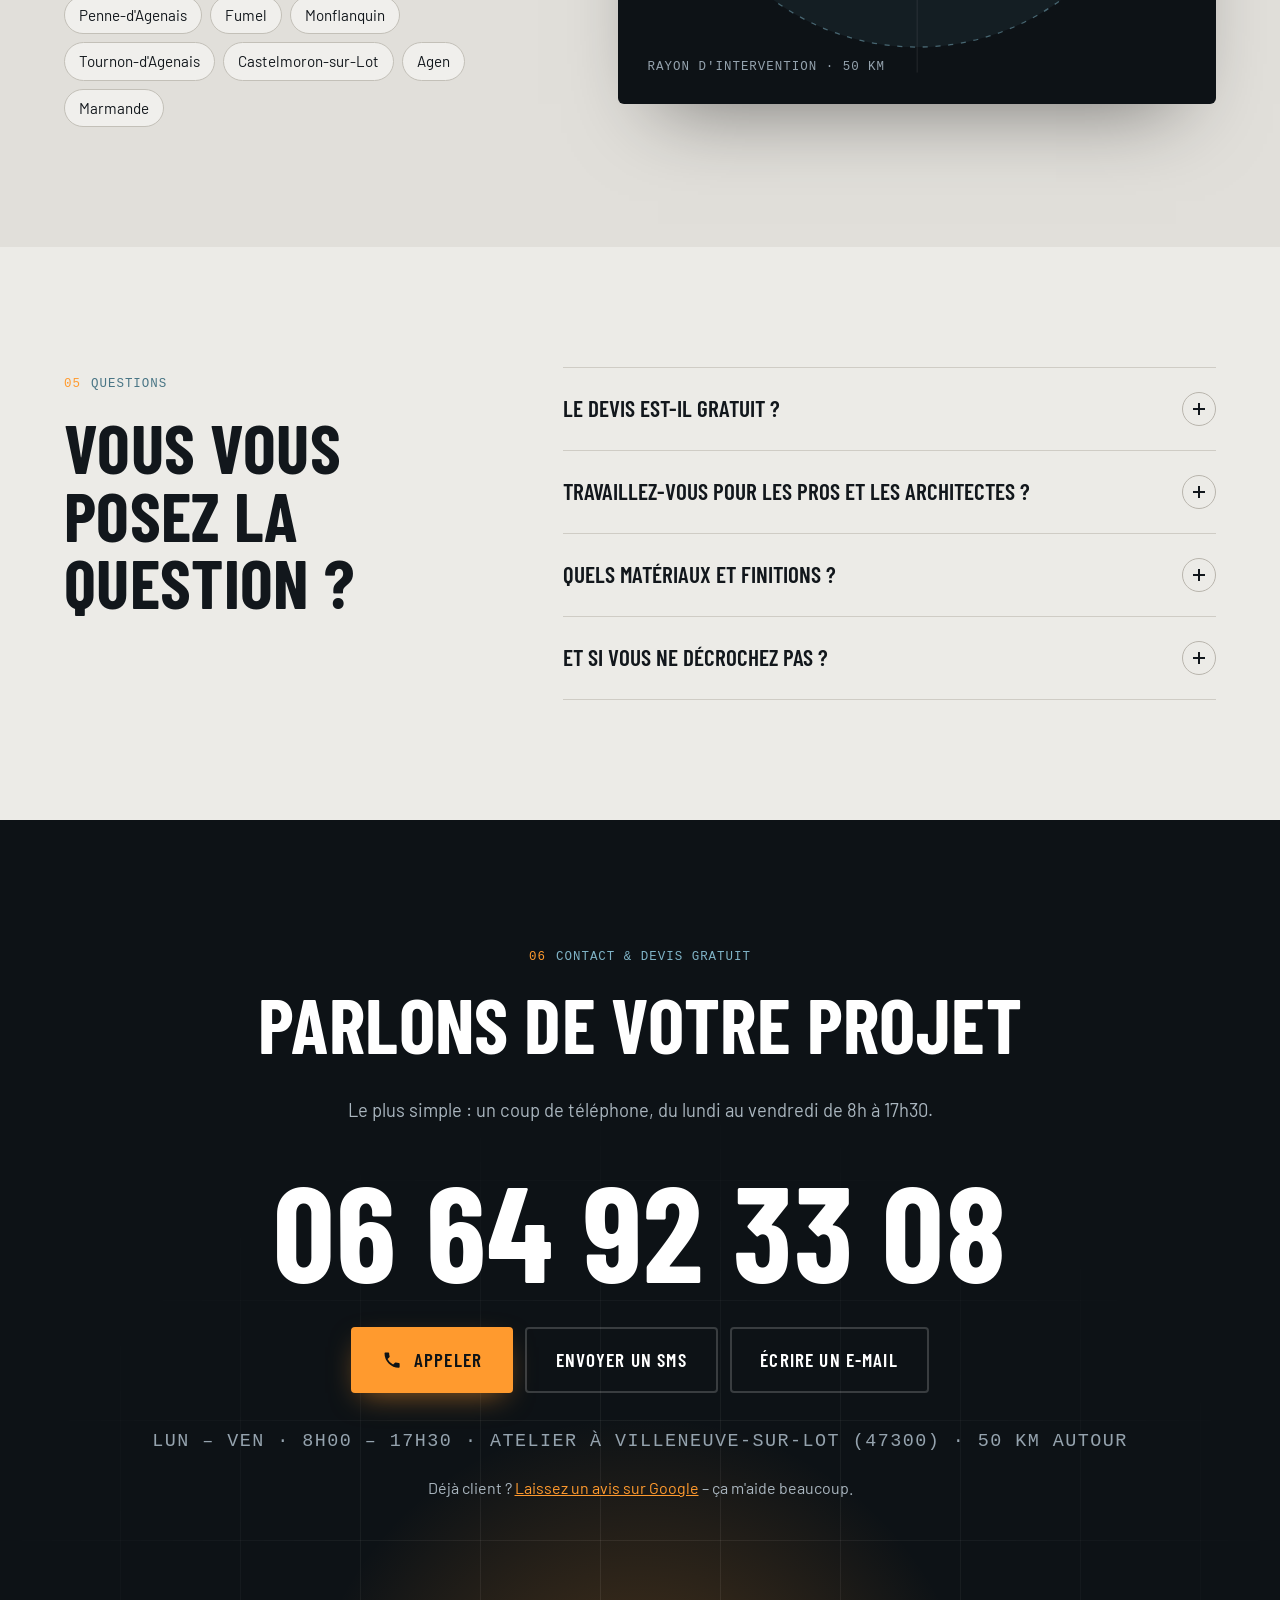
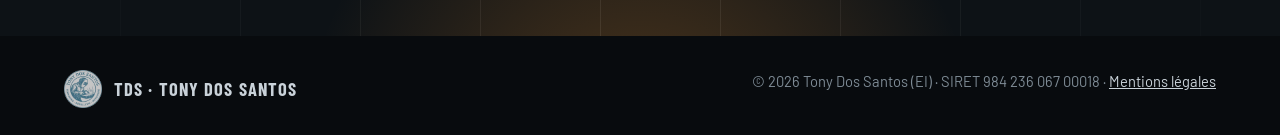
==== commit 621797ec: "Add files via upload" ====
--- a/index.html
+++ b/index.html
@@ -240,6 +240,18 @@
     </section>
 
     <!-- ===== ATOUTS ===== -->
+    <!-- ===== BANDEAU ILLUSTRATION ===== -->
+    <div class="photo-band" role="img" aria-label="Illustration : soudure TIG d'une structure en tube acier dans un atelier">
+      <picture>
+        <source type="image/webp" srcset="img/atelier-soudure-800.webp 800w, img/atelier-soudure-1408.webp 1408w" sizes="100vw">
+        <img src="img/atelier-soudure-1408.jpg" alt="" width="1408" height="768" loading="lazy" decoding="async">
+      </picture>
+      <div class="photo-band-text wrap reveal">
+        <p class="big-quote">Chaque ouvrage est <em>soudé à la main</em>, dans l'atelier, avant d'être posé chez vous.</p>
+      </div>
+      <span class="photo-credit mono">Image d'illustration</span>
+    </div>
+
     <section id="atouts">
       <div class="wrap about">
         <div class="reveal">
--- a/style.css
+++ b/style.css
@@ -179,6 +179,17 @@
   .steps h3 { align-self: end; margin-top: 6px; }
 }
 
+/* Bandeau illustration */
+.photo-band { position: relative; min-height: clamp(360px, 52vw, 620px); display: flex; align-items: flex-end; overflow: hidden; background: var(--graphite); isolation: isolate; }
+.photo-band picture, .photo-band img { position: absolute; inset: 0; width: 100%; height: 100%; }
+.photo-band img { object-fit: cover; object-position: 60% 50%; z-index: -2; }
+.photo-band::after { content: ""; position: absolute; inset: 0; z-index: -1; background: linear-gradient(90deg, rgba(13,18,22,.92) 0%, rgba(13,18,22,.55) 45%, rgba(13,18,22,.05) 75%), linear-gradient(0deg, rgba(13,18,22,.7), transparent 45%); }
+.photo-band-text { padding-bottom: 64px; padding-top: 64px; width: 100%; }
+.big-quote { font-family: var(--display); font-weight: 700; text-transform: uppercase; color: #fff; font-size: clamp(2rem, 4.6vw, 3.6rem); line-height: 1; max-width: 13em; margin: 0; }
+.big-quote em { font-style: normal; color: var(--spark); }
+.photo-credit { position: absolute; right: 16px; bottom: 12px; color: rgba(255,255,255,.55); font-size: .66rem; }
+@media (max-width: 700px) { .photo-band img { object-position: 72% 50%; } .photo-band::after { background: linear-gradient(0deg, rgba(13,18,22,.95) 10%, rgba(13,18,22,.35) 70%); } .photo-band-text { padding-bottom: 44px; } }
+
 /* Atouts */
 .about { display: grid; grid-template-columns: 1.1fr .9fr; gap: 72px; align-items: start; }
 .about .big { font-family: var(--display); font-weight: 600; font-size: clamp(1.9rem, 3.4vw, 2.8rem); line-height: 1.08; text-transform: uppercase; margin: 0 0 28px; }
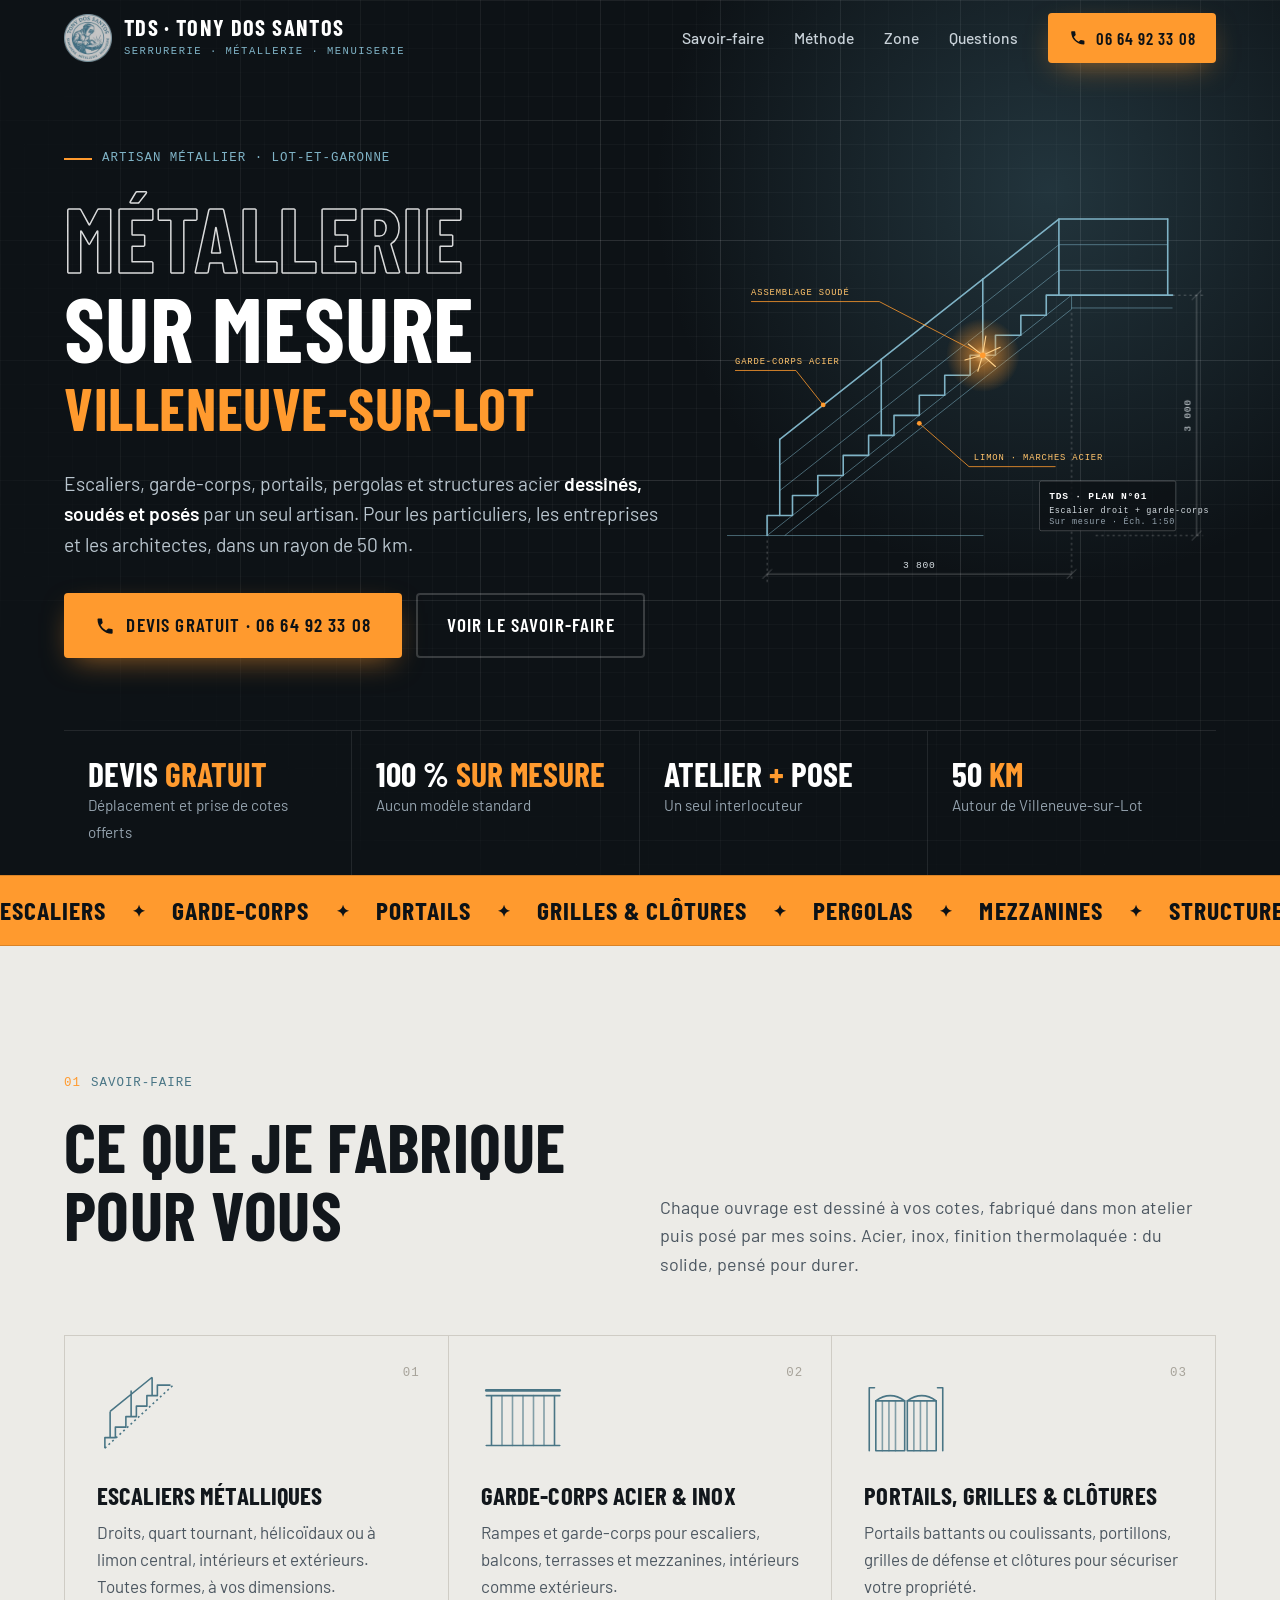
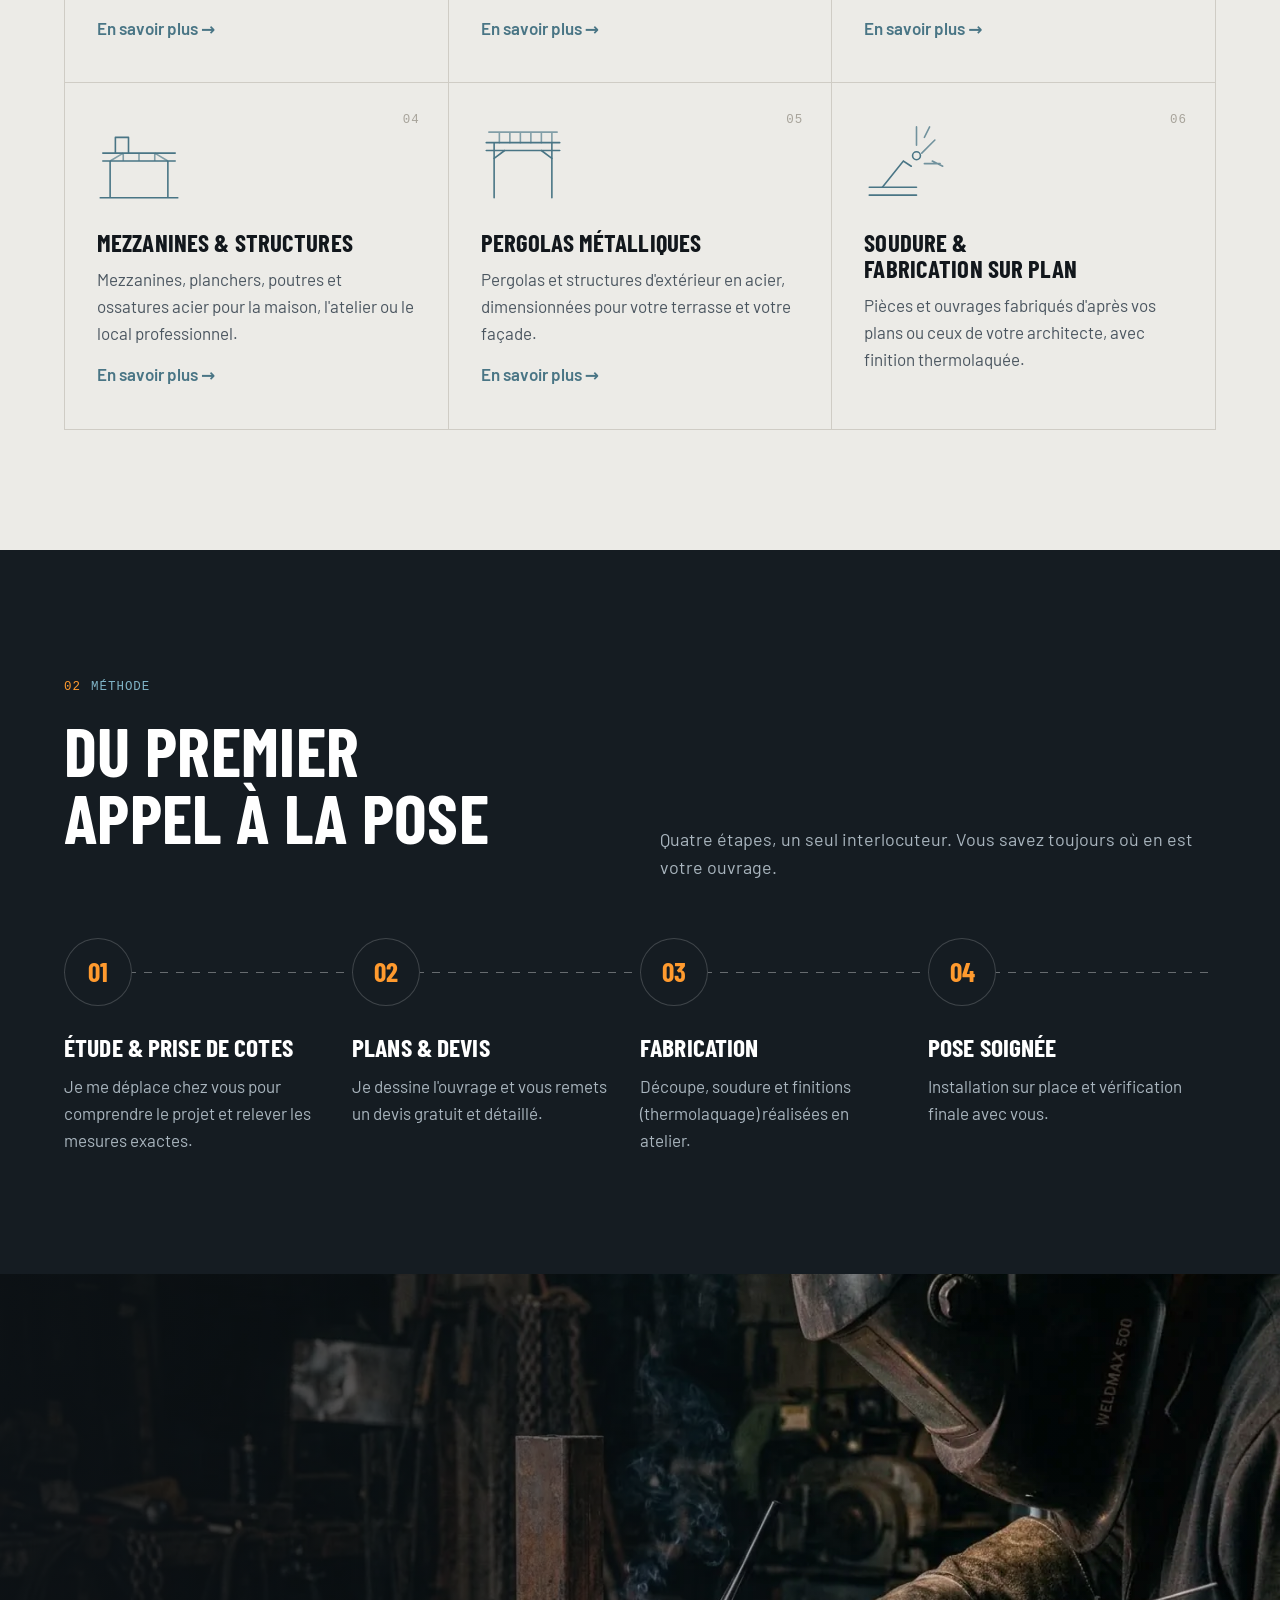
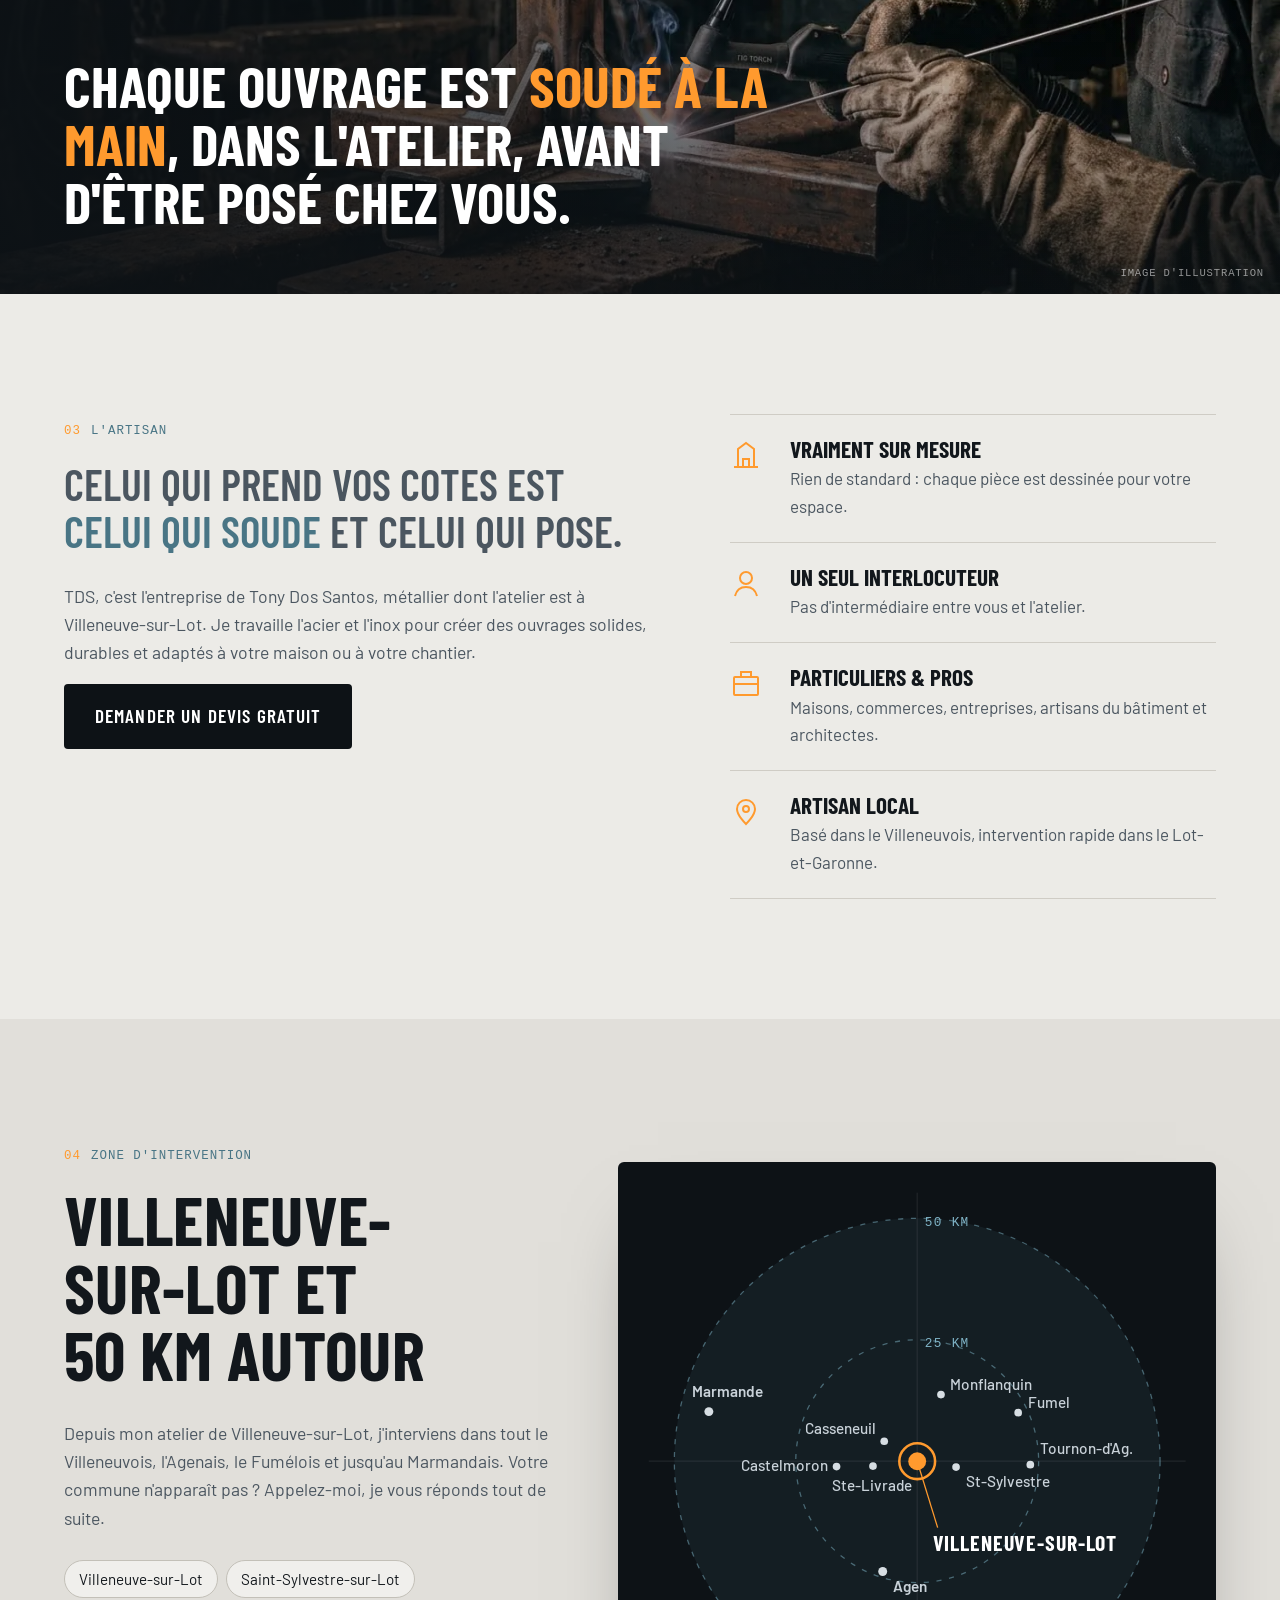
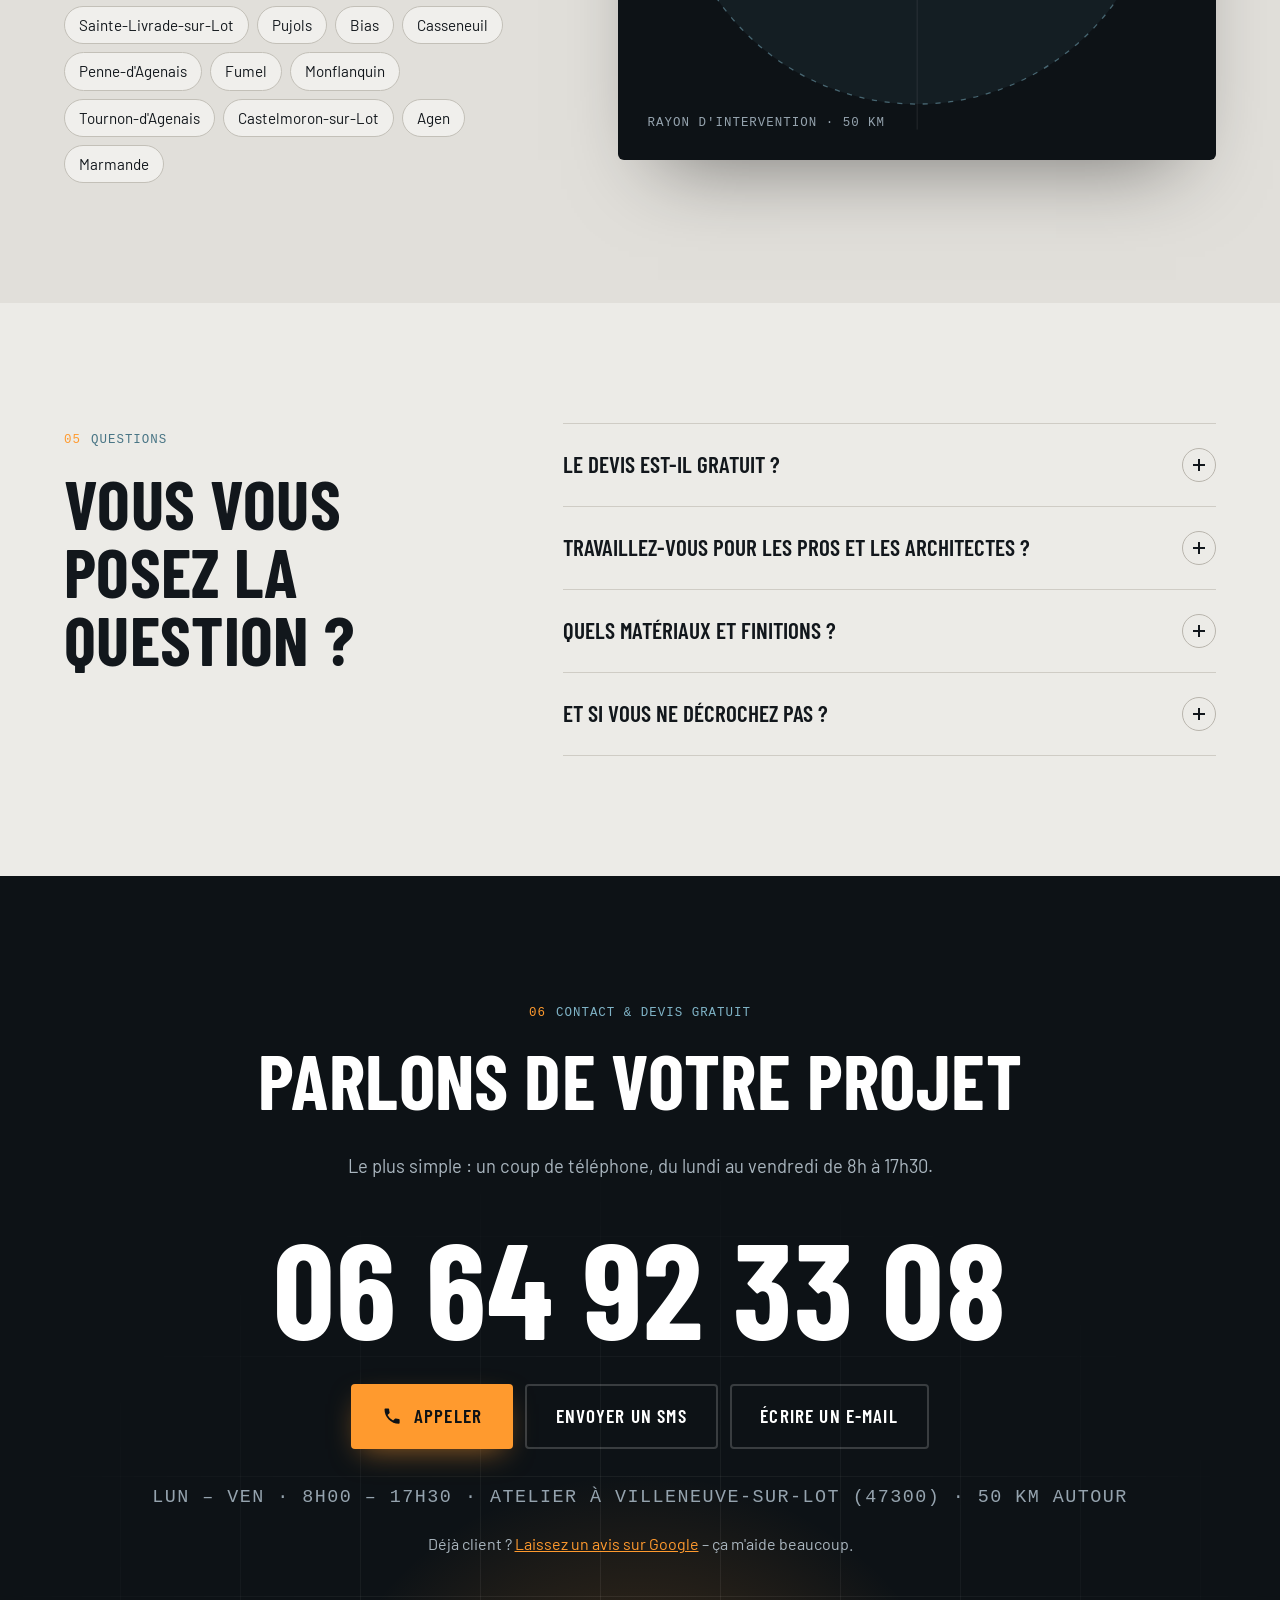
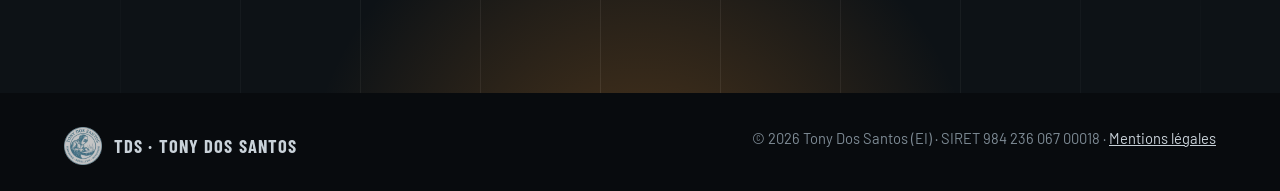
==== commit bd367c0b: "Add files via upload" ====
--- a/index.html
+++ b/index.html
@@ -185,30 +185,35 @@
             <svg viewBox="0 0 64 64" fill="none" stroke="currentColor" stroke-width="1.6" stroke-linejoin="round" aria-hidden="true"><path d="M6 58V50h8v-8h8v-8h8v-8h8v-8h8v-8h10"/><path d="M6 58L58 10" stroke-dasharray="2 3"/><path d="M10 50V30M26 34V14M42 18V4M10 30L42 4"/></svg>
             <h3>Escaliers métalliques</h3>
             <p>Droits, quart tournant, hélicoïdaux ou à limon central, intérieurs et extérieurs. Toutes formes, à vos dimensions.</p>
+            <a class="more" href="escalier-metallique.html">En savoir plus</a>
           </article>
           <article class="svc reveal">
             <span class="num mono">02</span>
             <svg viewBox="0 0 64 64" fill="none" stroke="currentColor" stroke-width="1.6" stroke-linecap="round" aria-hidden="true"><path d="M4 18h56M4 56h56M8 18v38M56 18v38"/><path d="M16 18v38M24 18v38M32 18v38M40 18v38M48 18v38" opacity=".65"/><path d="M4 14h56" stroke-width="2.6"/></svg>
             <h3>Garde-corps acier &amp; inox</h3>
             <p>Rampes et garde-corps pour escaliers, balcons, terrasses et mezzanines, intérieurs comme extérieurs.</p>
+            <a class="more" href="garde-corps.html">En savoir plus</a>
           </article>
           <article class="svc reveal">
             <span class="num mono">03</span>
             <svg viewBox="0 0 64 64" fill="none" stroke="currentColor" stroke-width="1.6" stroke-linecap="round" stroke-linejoin="round" aria-hidden="true"><path d="M4 60V12M60 60V12M4 12h4M56 12h4"/><path d="M9 22h22v38H9zM33 22h22v38H33z"/><path d="M14 22v38M19 22v38M24 22v38M38 22v38M43 22v38M48 22v38" opacity=".65"/><path d="M9 22q11-8 22 0M33 22q11-8 22 0"/></svg>
             <h3>Portails, grilles &amp; clôtures</h3>
             <p>Portails battants ou coulissants, portillons, grilles de défense et clôtures pour sécuriser votre propriété.</p>
+            <a class="more" href="portail-cloture.html">En savoir plus</a>
           </article>
           <article class="svc reveal">
             <span class="num mono">04</span>
             <svg viewBox="0 0 64 64" fill="none" stroke="currentColor" stroke-width="1.6" stroke-linejoin="round" aria-hidden="true"><path d="M4 26h56M4 32h56M10 32v28M54 32v28M2 60h60"/><path d="M10 32l10-6M54 32l-10-6M20 26v6M32 26v6M44 26v6" opacity=".65"/><path d="M14 26V14h10v12" /></svg>
             <h3>Mezzanines &amp; structures</h3>
             <p>Mezzanines, planchers, poutres et ossatures acier pour la maison, l'atelier ou le local professionnel.</p>
+            <a class="more" href="mezzanine-structure-acier.html">En savoir plus</a>
           </article>
           <article class="svc reveal">
             <span class="num mono">05</span>
             <svg viewBox="0 0 64 64" fill="none" stroke="currentColor" stroke-width="1.6" stroke-linecap="round" aria-hidden="true"><path d="M4 18h56M4 24h56M10 18v42M54 18v42"/><path d="M14 18v-8M22 18v-8M30 18v-8M38 18v-8M46 18v-8M54 18v-8M6 10h52" opacity=".65"/><path d="M10 30l8-6M54 30l-8-6"/></svg>
             <h3>Pergolas métalliques</h3>
             <p>Pergolas et structures d'extérieur en acier, dimensionnées pour votre terrasse et votre façade.</p>
+            <a class="more" href="pergola-metallique.html">En savoir plus</a>
           </article>
           <article class="svc reveal">
             <span class="num mono">06</span>
--- a/style.css
+++ b/style.css
@@ -270,6 +270,40 @@
 .reveal.in { opacity: 1; transform: none; }
 .no-js .reveal { opacity: 1; transform: none; }
 
+/* Pages services */
+.svc-hero { background: var(--graphite); color: #fff; padding: 128px 0 64px; position: relative; overflow: hidden; isolation: isolate; }
+.svc-hero::before { content: ""; position: absolute; inset: 0; z-index: -1; background-image: linear-gradient(var(--line) 1px, transparent 1px), linear-gradient(90deg, var(--line) 1px, transparent 1px); background-size: 120px 120px; mask-image: radial-gradient(ellipse 80% 90% at 80% 20%, #000 20%, transparent 80%); -webkit-mask-image: radial-gradient(ellipse 80% 90% at 80% 20%, #000 20%, transparent 80%); }
+.svc-hero h1 { font-size: clamp(2.8rem, 7vw, 5.4rem); margin: 10px 0 .3em; }
+.svc-hero h1 em { font-style: normal; color: var(--spark); }
+.svc-hero .lead { font-size: 1.2rem; color: #b9c5ce; max-width: 38em; }
+.svc-hero .tag { color: var(--teal-2); display: block; margin-top: 18px; }
+.crumbs { color: var(--muted); }
+.crumbs a { color: #c9d2d9; }
+.svc-body { display: grid; grid-template-columns: 1fr 320px; gap: 56px; padding-top: 72px; padding-bottom: 88px; align-items: start; }
+.svc-sec { padding: 0 0 40px; }
+.svc-sec h2 { font-size: clamp(1.9rem, 3.4vw, 2.6rem); }
+.svc-sec p { color: var(--ink-2); font-size: 1.08rem; }
+.svc-sec a { color: var(--teal); font-weight: 600; }
+.ticks { list-style: none; padding: 0; margin: 0; }
+.ticks li { position: relative; padding: 12px 0 12px 30px; border-bottom: 1px solid #d6d3cc; color: var(--ink-2); }
+.ticks li::before { content: ""; position: absolute; left: 0; top: 21px; width: 14px; height: 2px; background: var(--spark); }
+.ticks b { color: var(--ink); }
+.svc-aside { position: sticky; top: 96px; display: grid; gap: 16px; }
+.aside-card { background: var(--graphite); color: #fff; padding: 26px; border-radius: 6px; display: grid; gap: 12px; }
+.aside-card b { font-family: var(--display); font-size: 1.6rem; text-transform: uppercase; }
+.aside-card p { color: #aab6bf; margin: 0; }
+.aside-card .small { font-size: .72rem; }
+.aside-card .btn { width: 100%; }
+.aside-card.light { background: #fff; color: var(--ink); border: 1px solid #d6d3cc; }
+.aside-card ul { list-style: none; margin: 0; padding: 0; }
+.aside-card li a { display: block; padding: 8px 0; border-bottom: 1px solid #e3e1dc; color: var(--ink); text-decoration: none; font-weight: 500; }
+.aside-card li a:hover { color: var(--teal); }
+.svc-page .faq details { border-bottom: 1px solid #cfccc5; }
+@media (max-width: 900px) { .svc-body { grid-template-columns: 1fr; gap: 24px; padding-top: 48px; } .svc-aside { position: static; } .svc-hero { padding-top: 108px; } }
+.svc .more { display: inline-block; margin-top: 14px; font-weight: 600; color: var(--teal); text-decoration: none; }
+.svc .more::after { content: " →"; }
+.svc:hover .more { color: var(--spark); }
+
 /* Page légale */
 .legal { padding: 140px 0 90px; }
 .legal .wrap { max-width: 780px; }
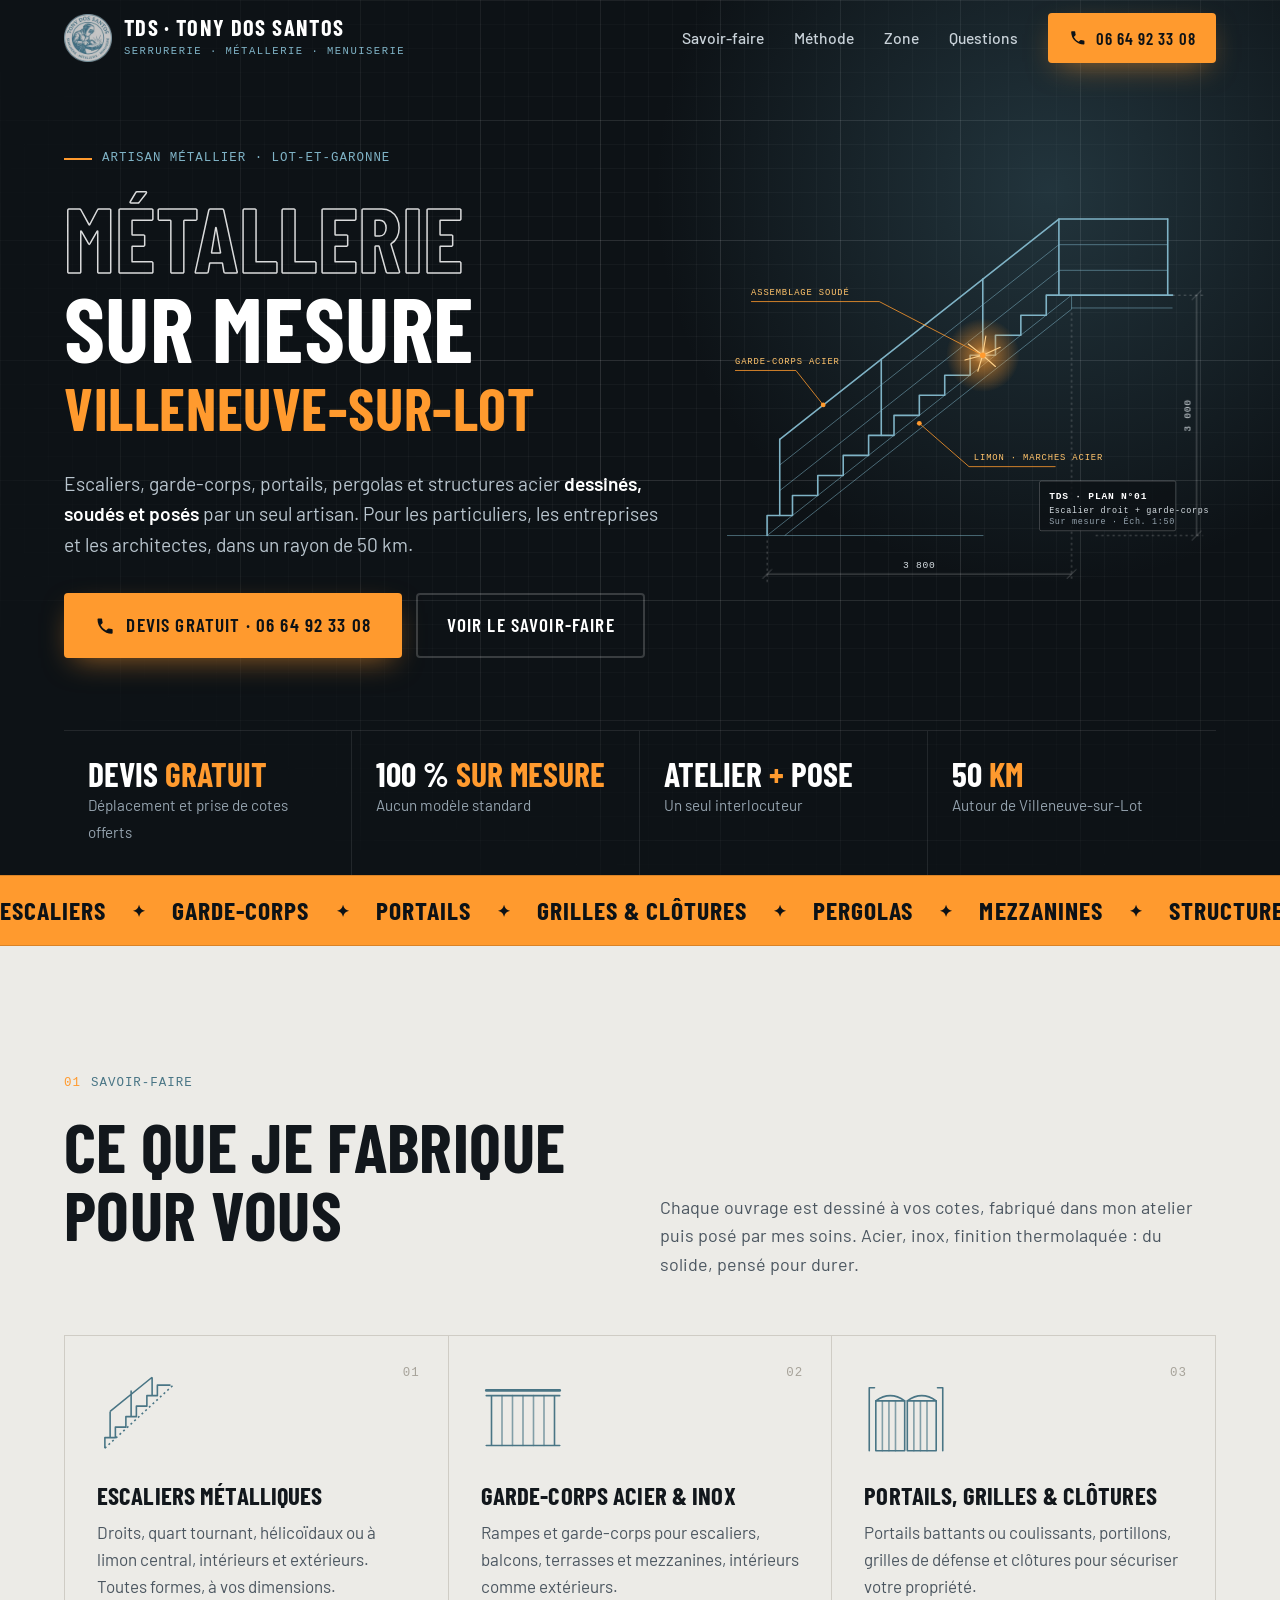
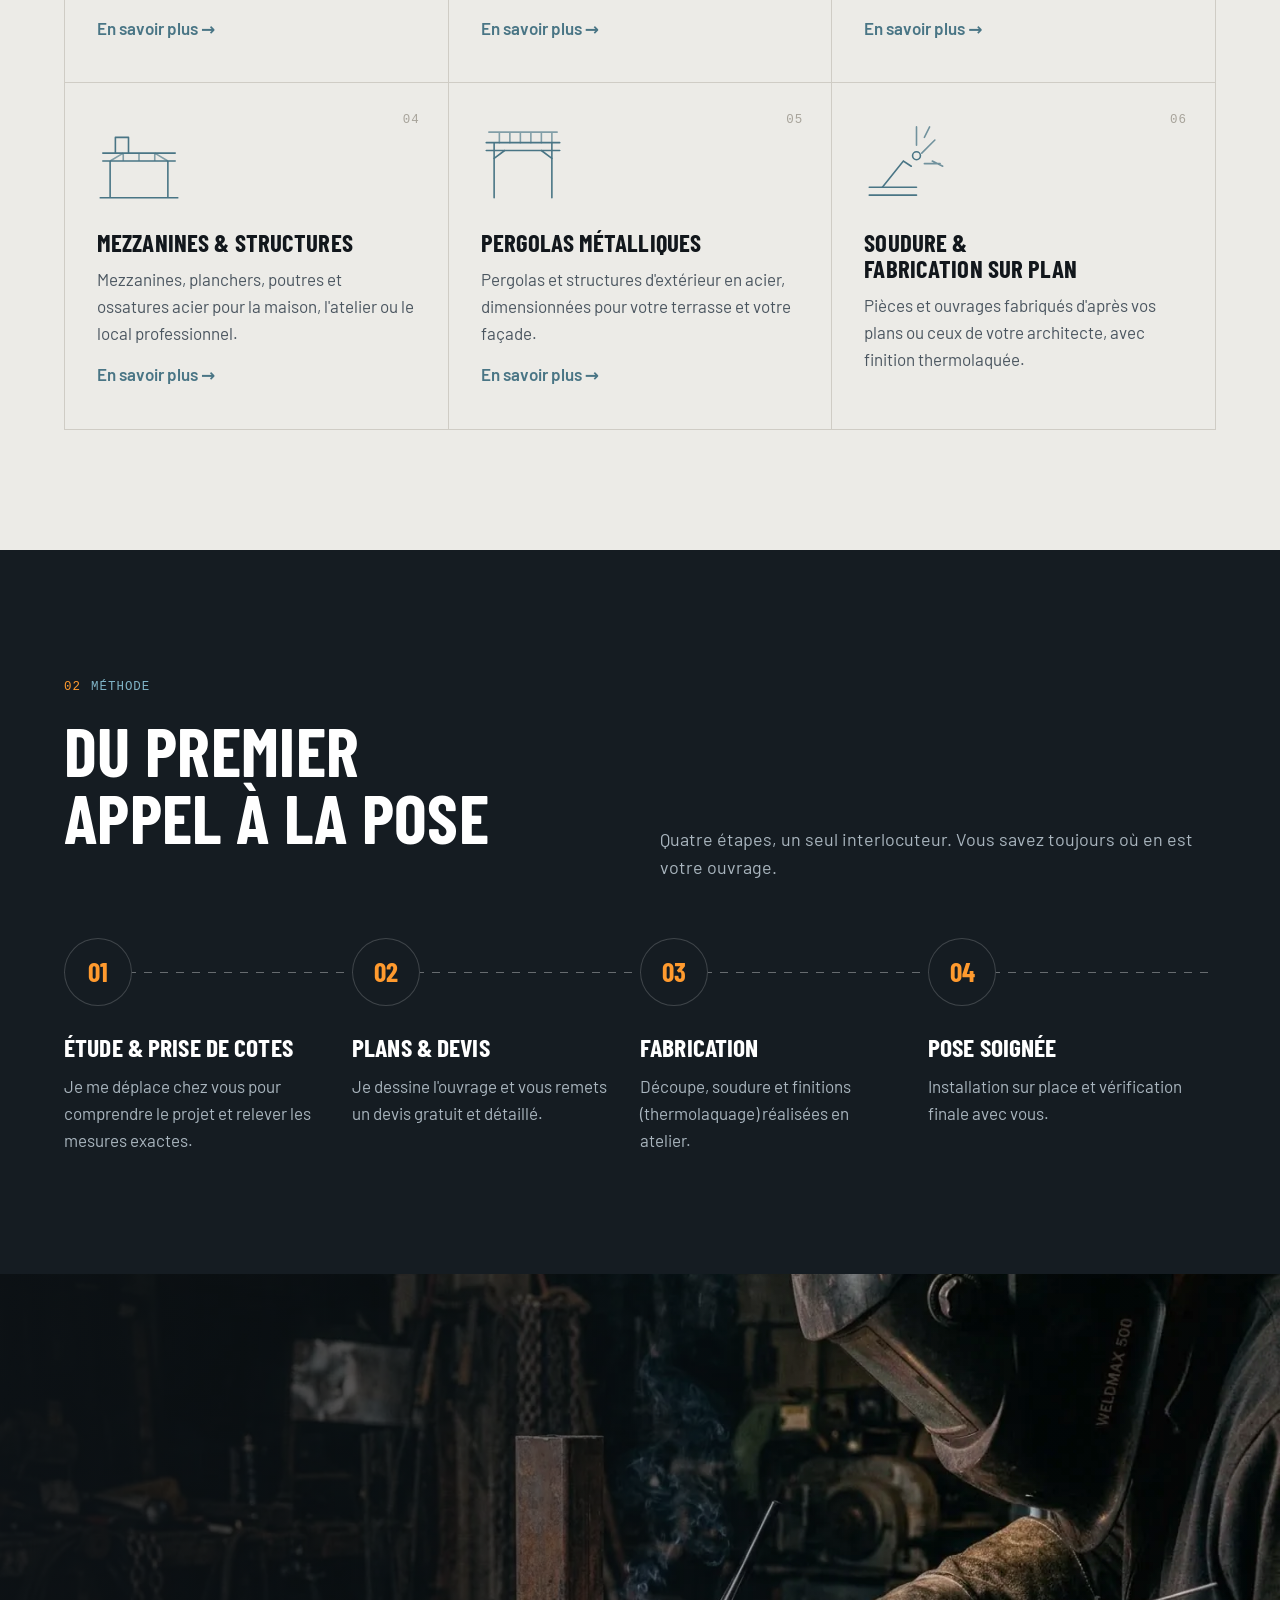
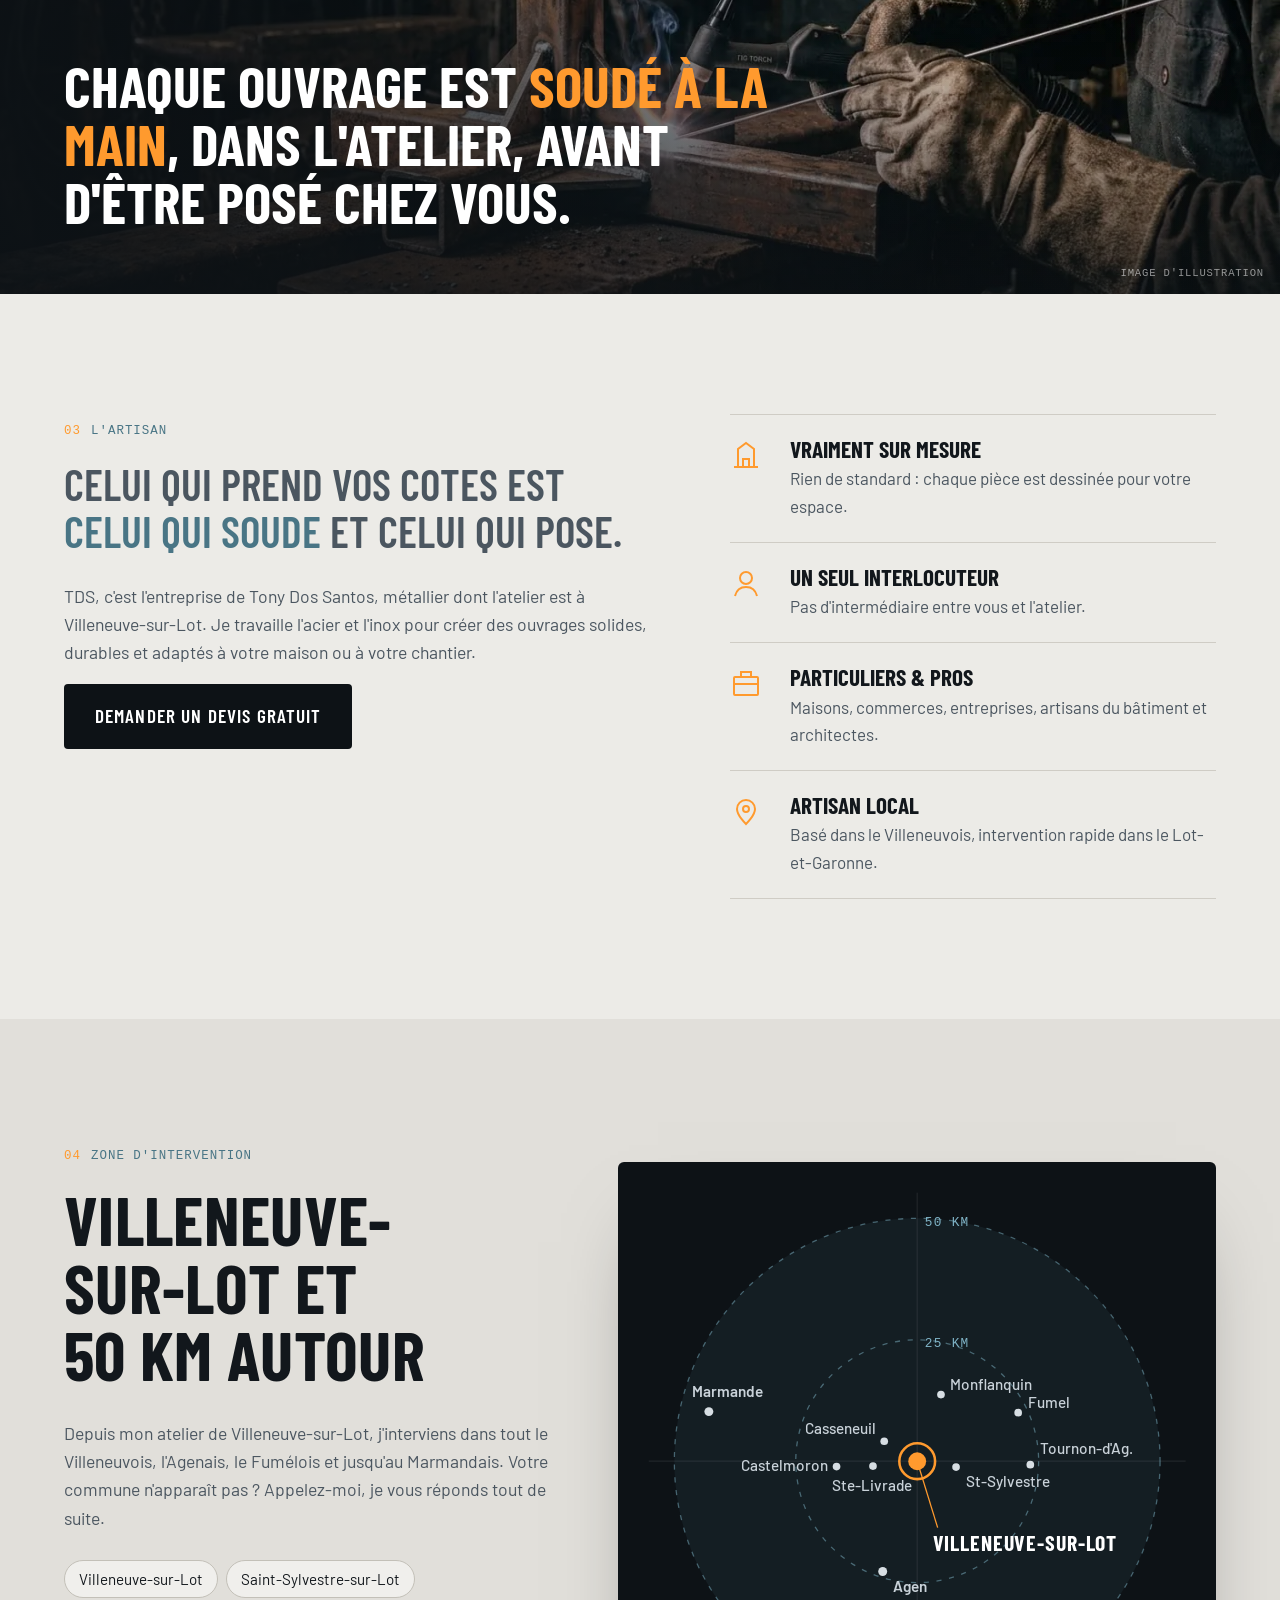
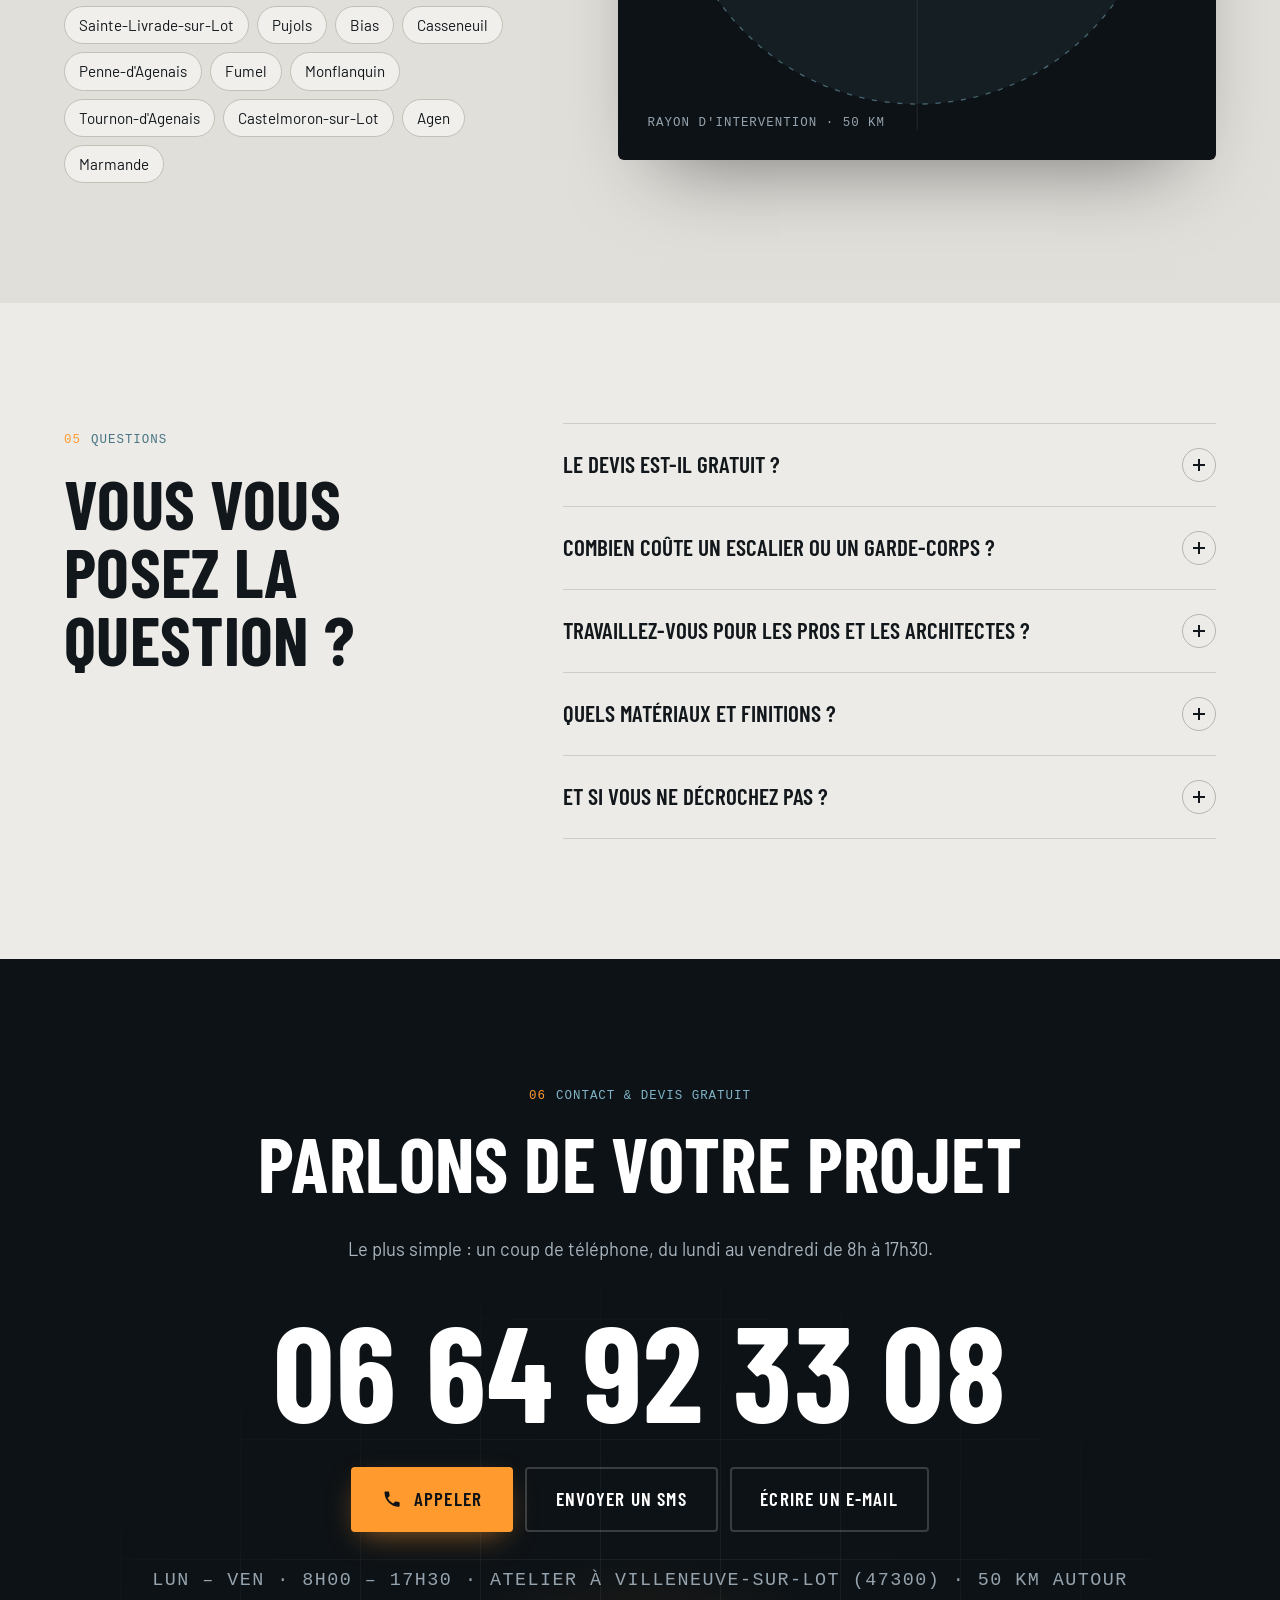
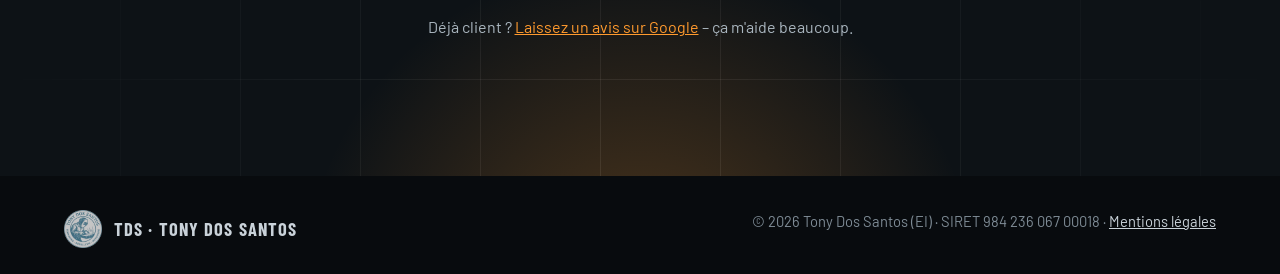
==== commit ea9e6905: "Ajout page prix indicatifs + liens" ====
--- a/index.html
+++ b/index.html
@@ -330,6 +330,10 @@
             <p>Oui. Je me déplace pour étudier votre projet et prendre les cotes, puis je vous remets un devis détaillé, gratuit et sans engagement.</p>
           </details>
           <details>
+            <summary>Combien coûte un escalier ou un garde-corps&nbsp;?<i aria-hidden="true"></i></summary>
+            <p>Chaque ouvrage est sur mesure, donc le prix dépend de vos dimensions et des finitions. Pour un premier ordre de grandeur, consultez la page <a href="prix-metallerie.html">prix indicatifs</a>, puis demandez votre devis gratuit.</p>
+          </details>
+          <details>
             <summary>Travaillez-vous pour les pros et les architectes&nbsp;?<i aria-hidden="true"></i></summary>
             <p>Oui. En plus des particuliers, je réalise des ouvrages pour les entreprises, les commerces et les architectes, y compris la fabrication d'après vos plans.</p>
           </details>
--- a/style.css
+++ b/style.css
@@ -319,3 +319,12 @@
   .reveal { opacity: 1; transform: none; }
   .ticker-track { transform: none; }
 }
+
+/* Prix indicatifs */
+.price-table { overflow-x: auto; margin: 6px 0 18px; }
+.price-table table { width: 100%; border-collapse: collapse; font-size: 1.02rem; }
+.price-table th, .price-table td { text-align: left; padding: 12px 10px; border-bottom: 1px solid #d6d3cc; vertical-align: top; }
+.price-table thead th { font-family: var(--mono, monospace); font-size: .72rem; letter-spacing: .08em; text-transform: uppercase; color: var(--ink-2); border-bottom: 2px solid var(--ink); }
+.price-table tbody th { font-weight: 600; color: var(--ink); }
+.price-table td { color: var(--ink); font-weight: 600; white-space: nowrap; }
+@media (max-width: 560px) { .price-table td { white-space: normal; } }
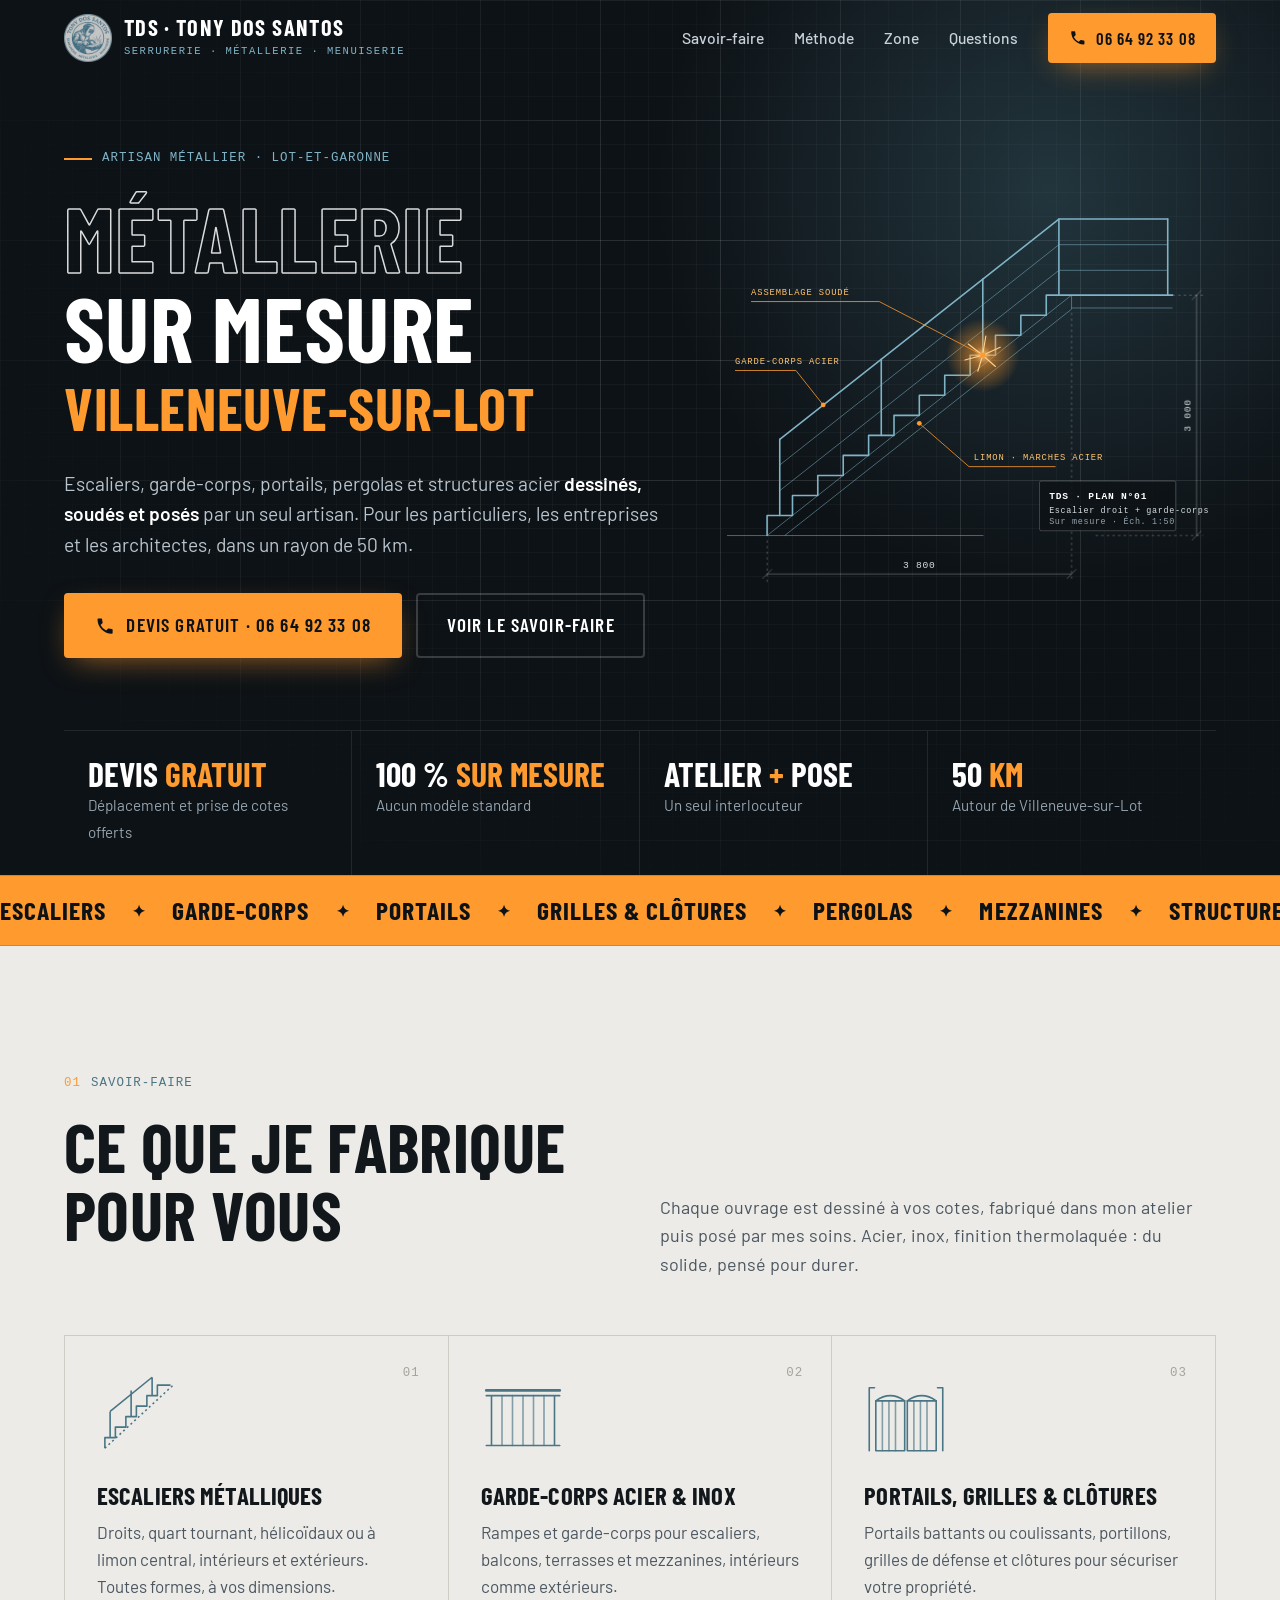
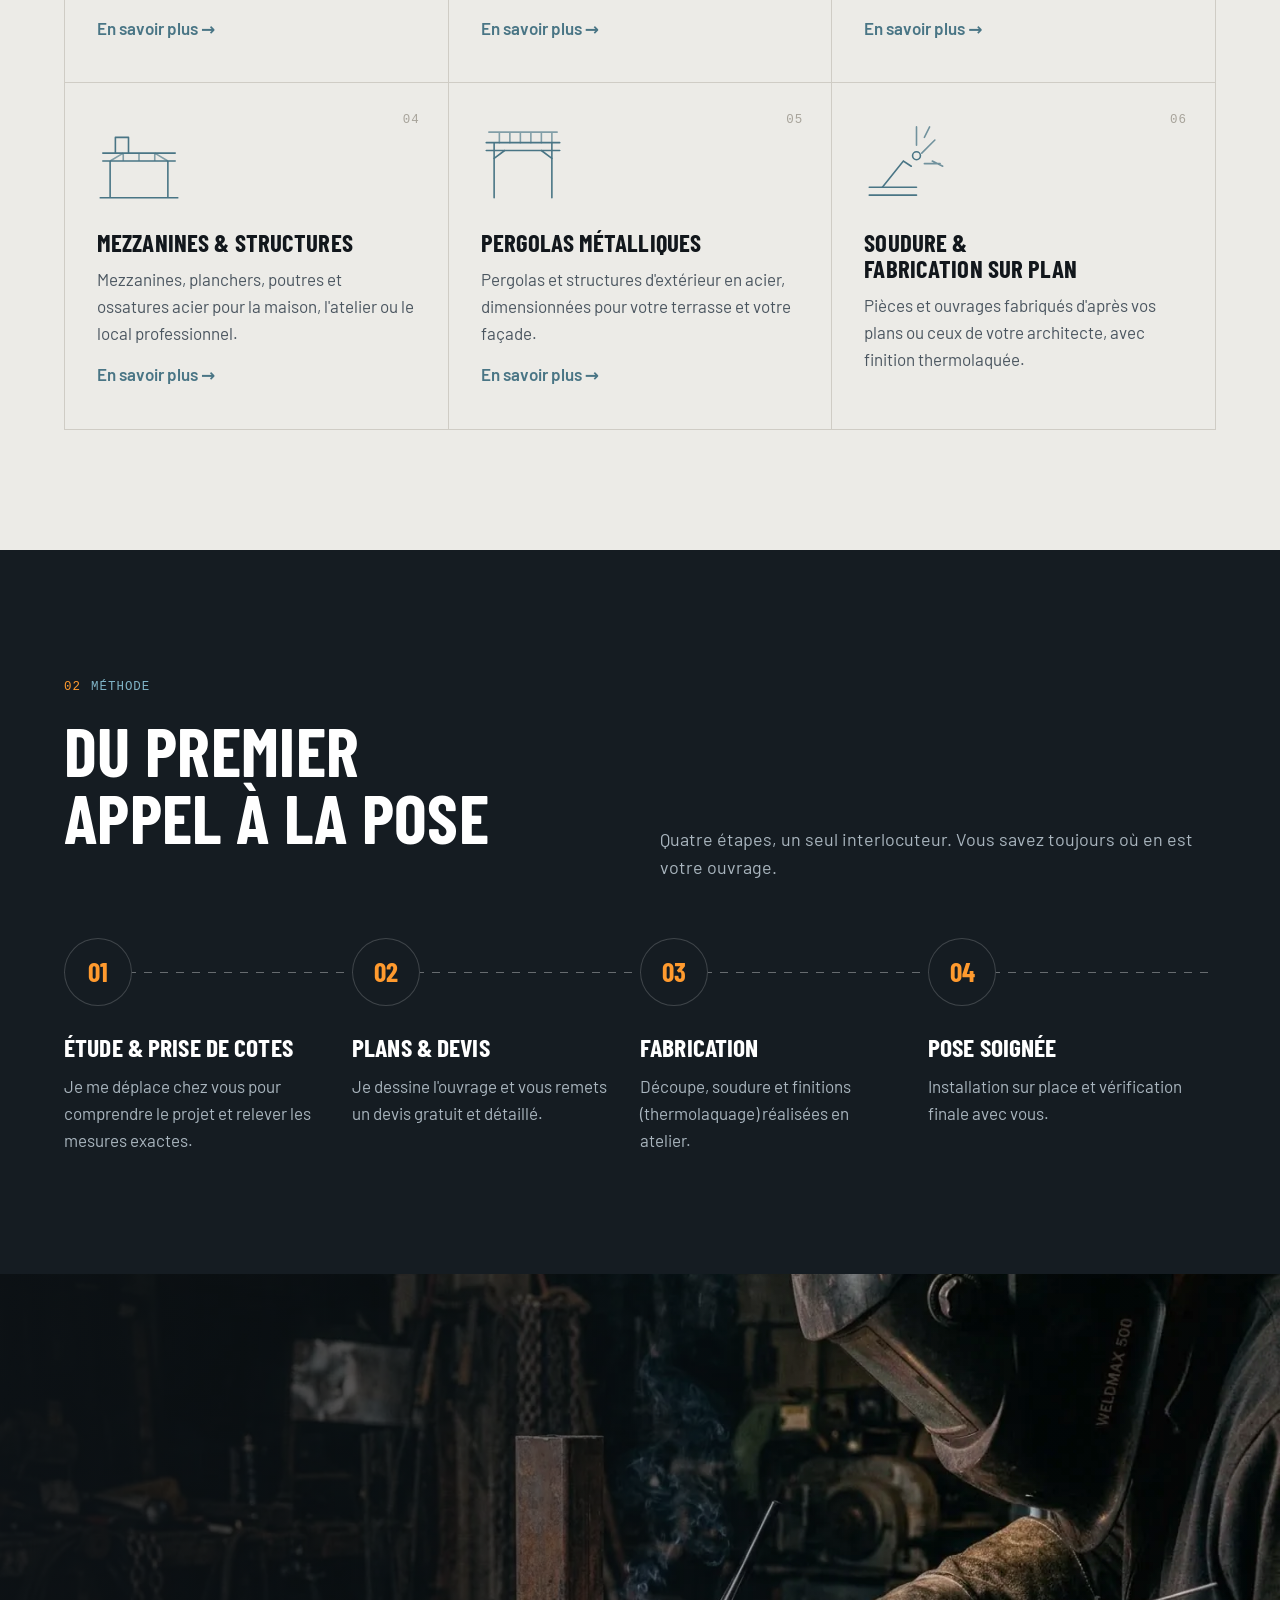
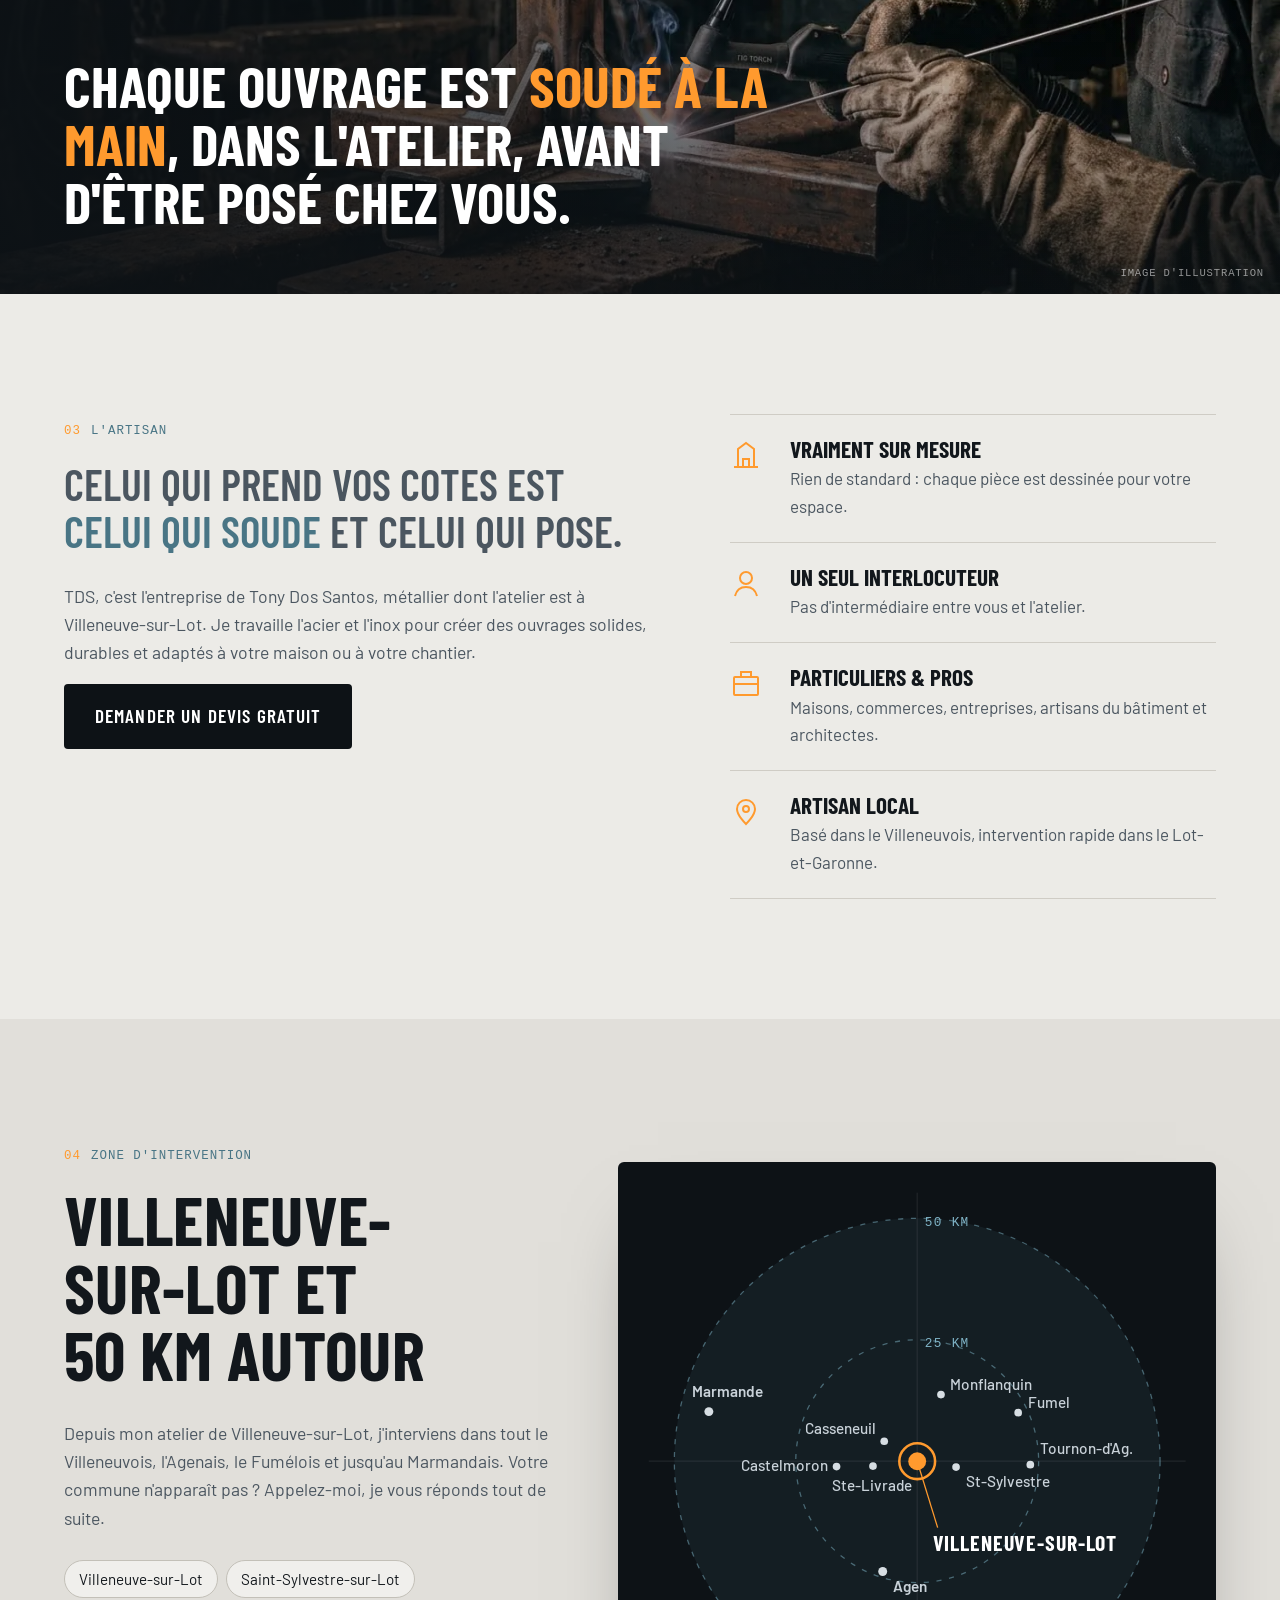
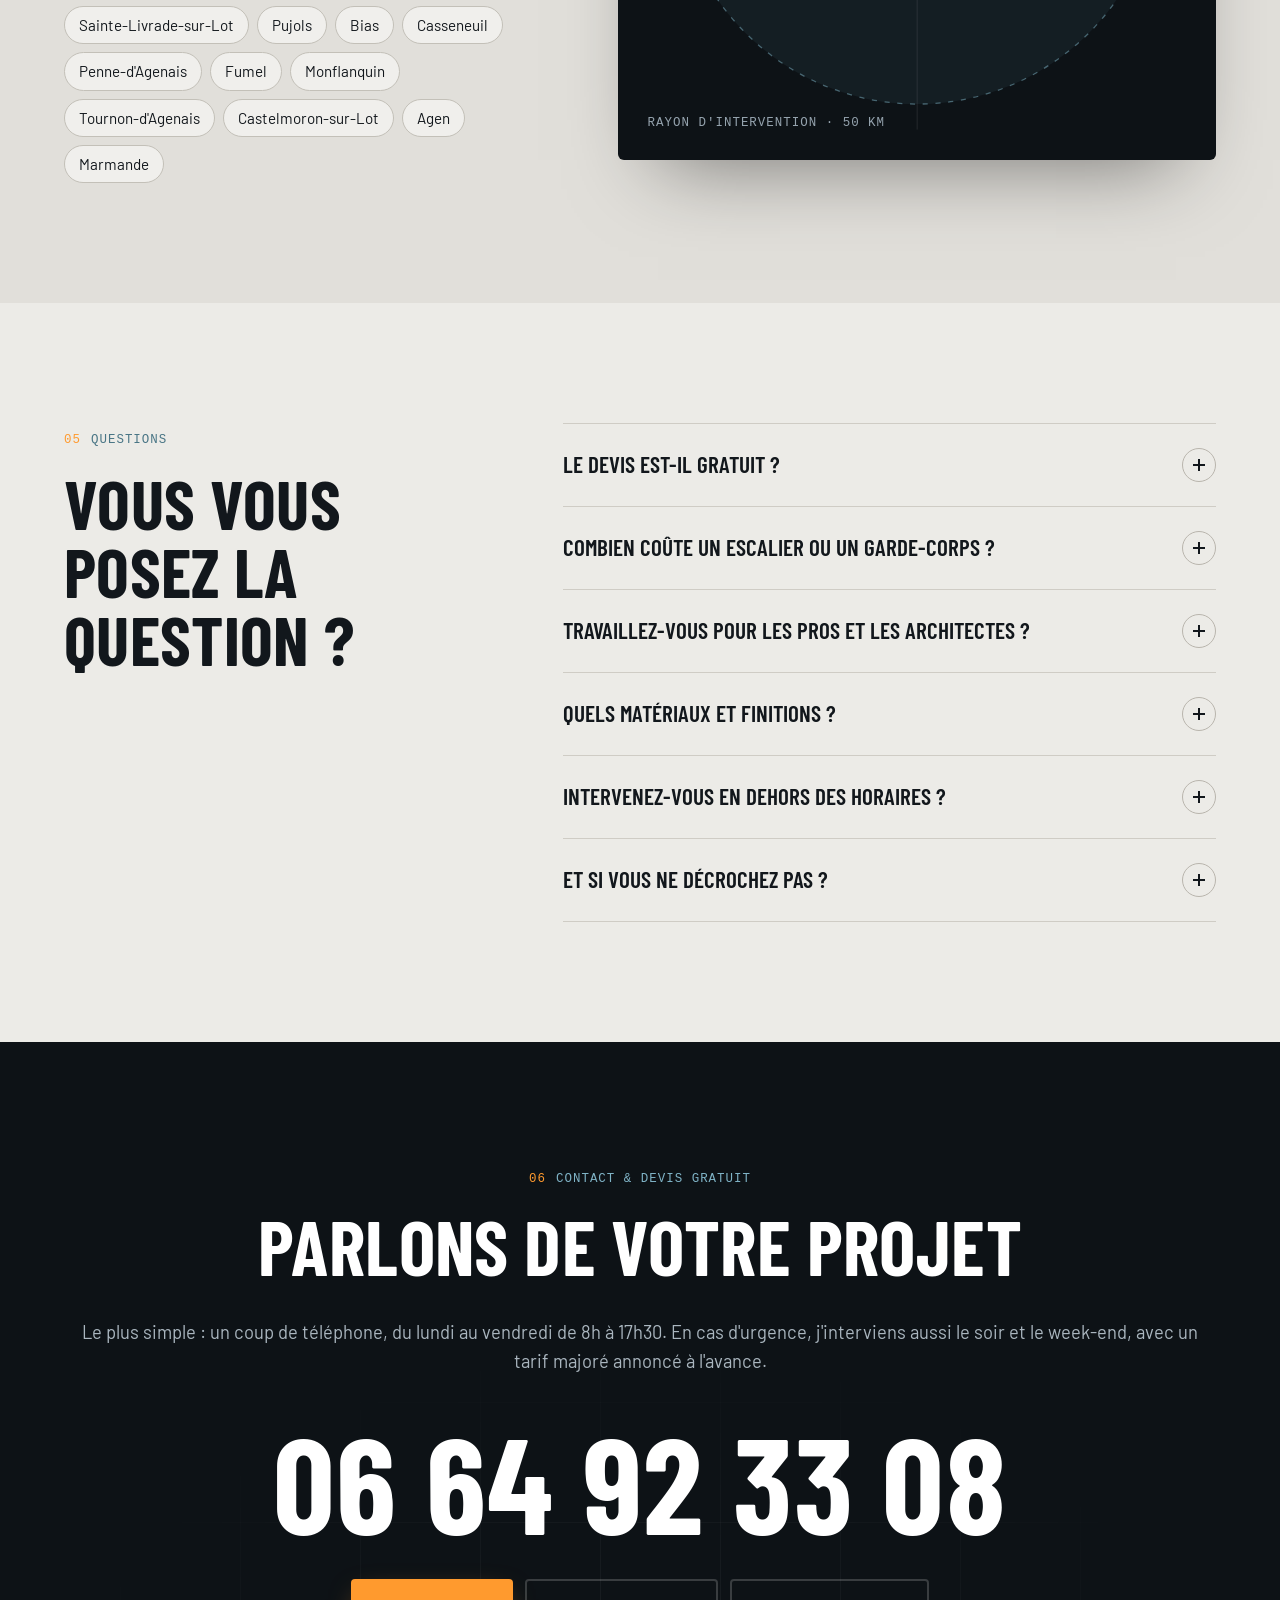
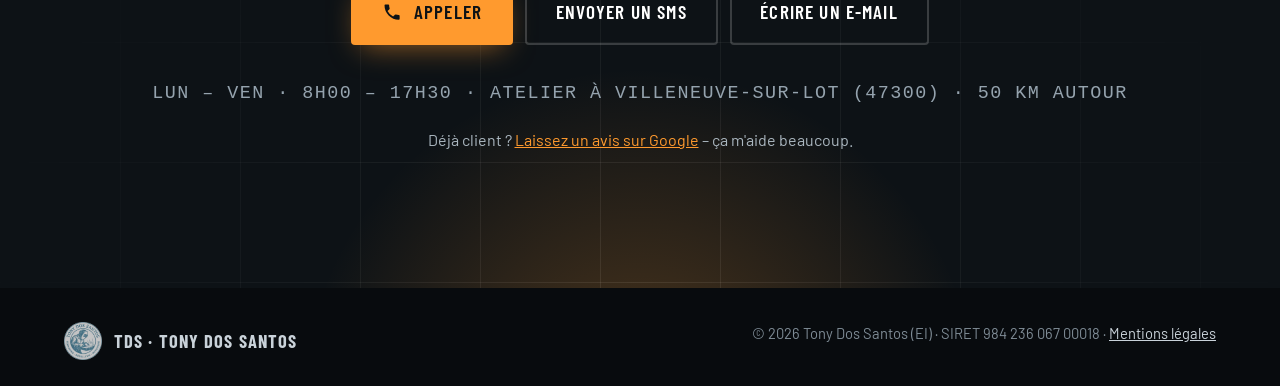
==== commit 667cdb39: "Mention interventions hors horaires (tarif majoré)" ====
--- a/index.html
+++ b/index.html
@@ -342,6 +342,10 @@
             <p>Je travaille principalement l'acier et l'inox. Les ouvrages en acier peuvent être thermolaqués dans la teinte de votre choix pour une finition durable, y compris en extérieur.</p>
           </details>
           <details>
+            <summary>Intervenez-vous en dehors des horaires&nbsp;?<i aria-hidden="true"></i></summary>
+            <p>Oui. Pour une urgence (portail ou grille endommagés, ouvrage à sécuriser) ou un chantier qui ne peut se faire qu'en dehors de vos heures d'ouverture, j'interviens aussi le soir et le week-end. Ces interventions sont facturées avec un tarif majoré, toujours annoncé avant de commencer.</p>
+          </details>
+          <details>
             <summary>Et si vous ne décrochez pas&nbsp;?<i aria-hidden="true"></i></summary>
             <p>Je suis souvent à l'atelier ou sur chantier. Laissez-moi un message vocal ou un SMS au 06&nbsp;64&nbsp;92&nbsp;33&nbsp;08 avec votre nom et votre commune : je vous rappelle.</p>
           </details>
@@ -354,7 +358,7 @@
       <div class="wrap reveal">
         <span class="kicker mono"><b>06</b> Contact &amp; devis gratuit</span>
         <h2>Parlons de votre projet</h2>
-        <p>Le plus simple&nbsp;: un coup de téléphone, du lundi au vendredi de 8h à 17h30.</p>
+        <p>Le plus simple&nbsp;: un coup de téléphone, du lundi au vendredi de 8h à 17h30. En cas d'urgence, j'interviens aussi le soir et le week-end, avec un tarif majoré annoncé à l'avance.</p>
         <a class="phone" href="tel:+33664923308">06 64 92 33 08</a>
         <div class="contact-actions">
           <a class="btn btn-spark" href="tel:+33664923308">
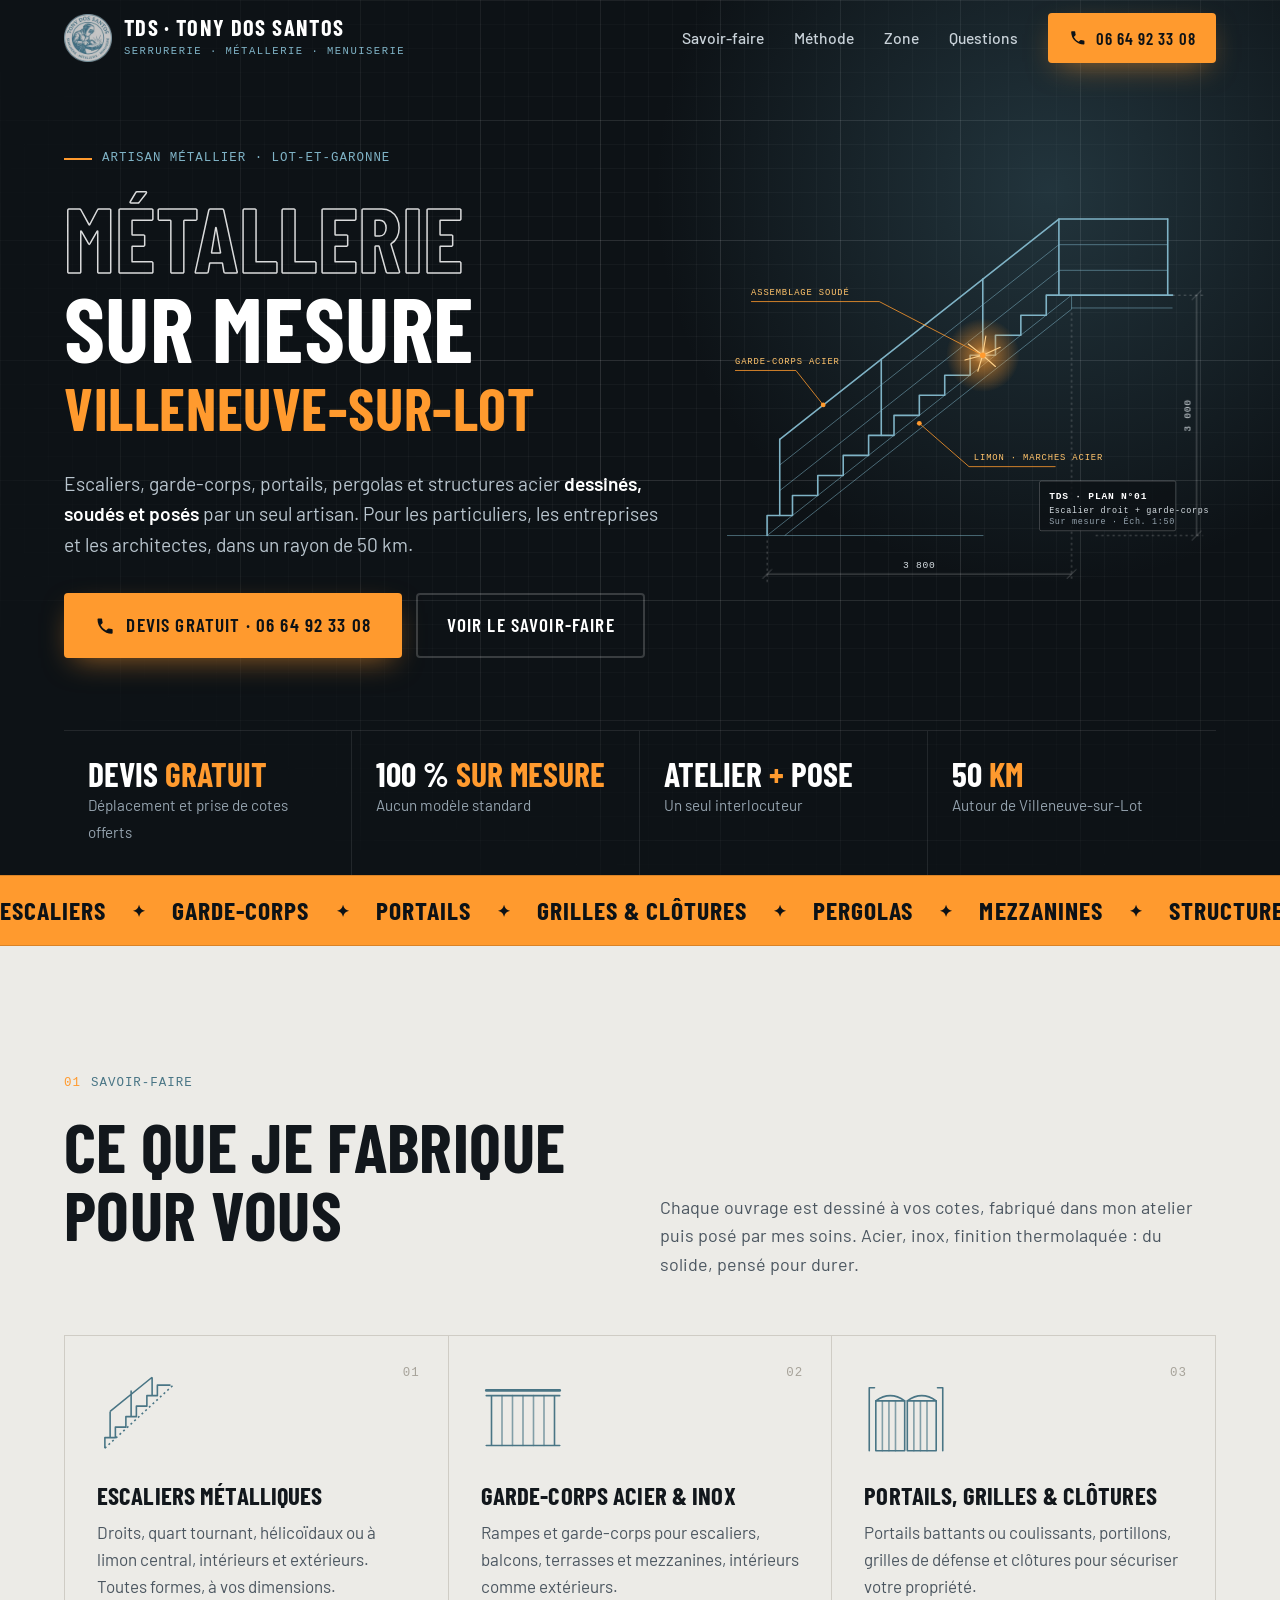
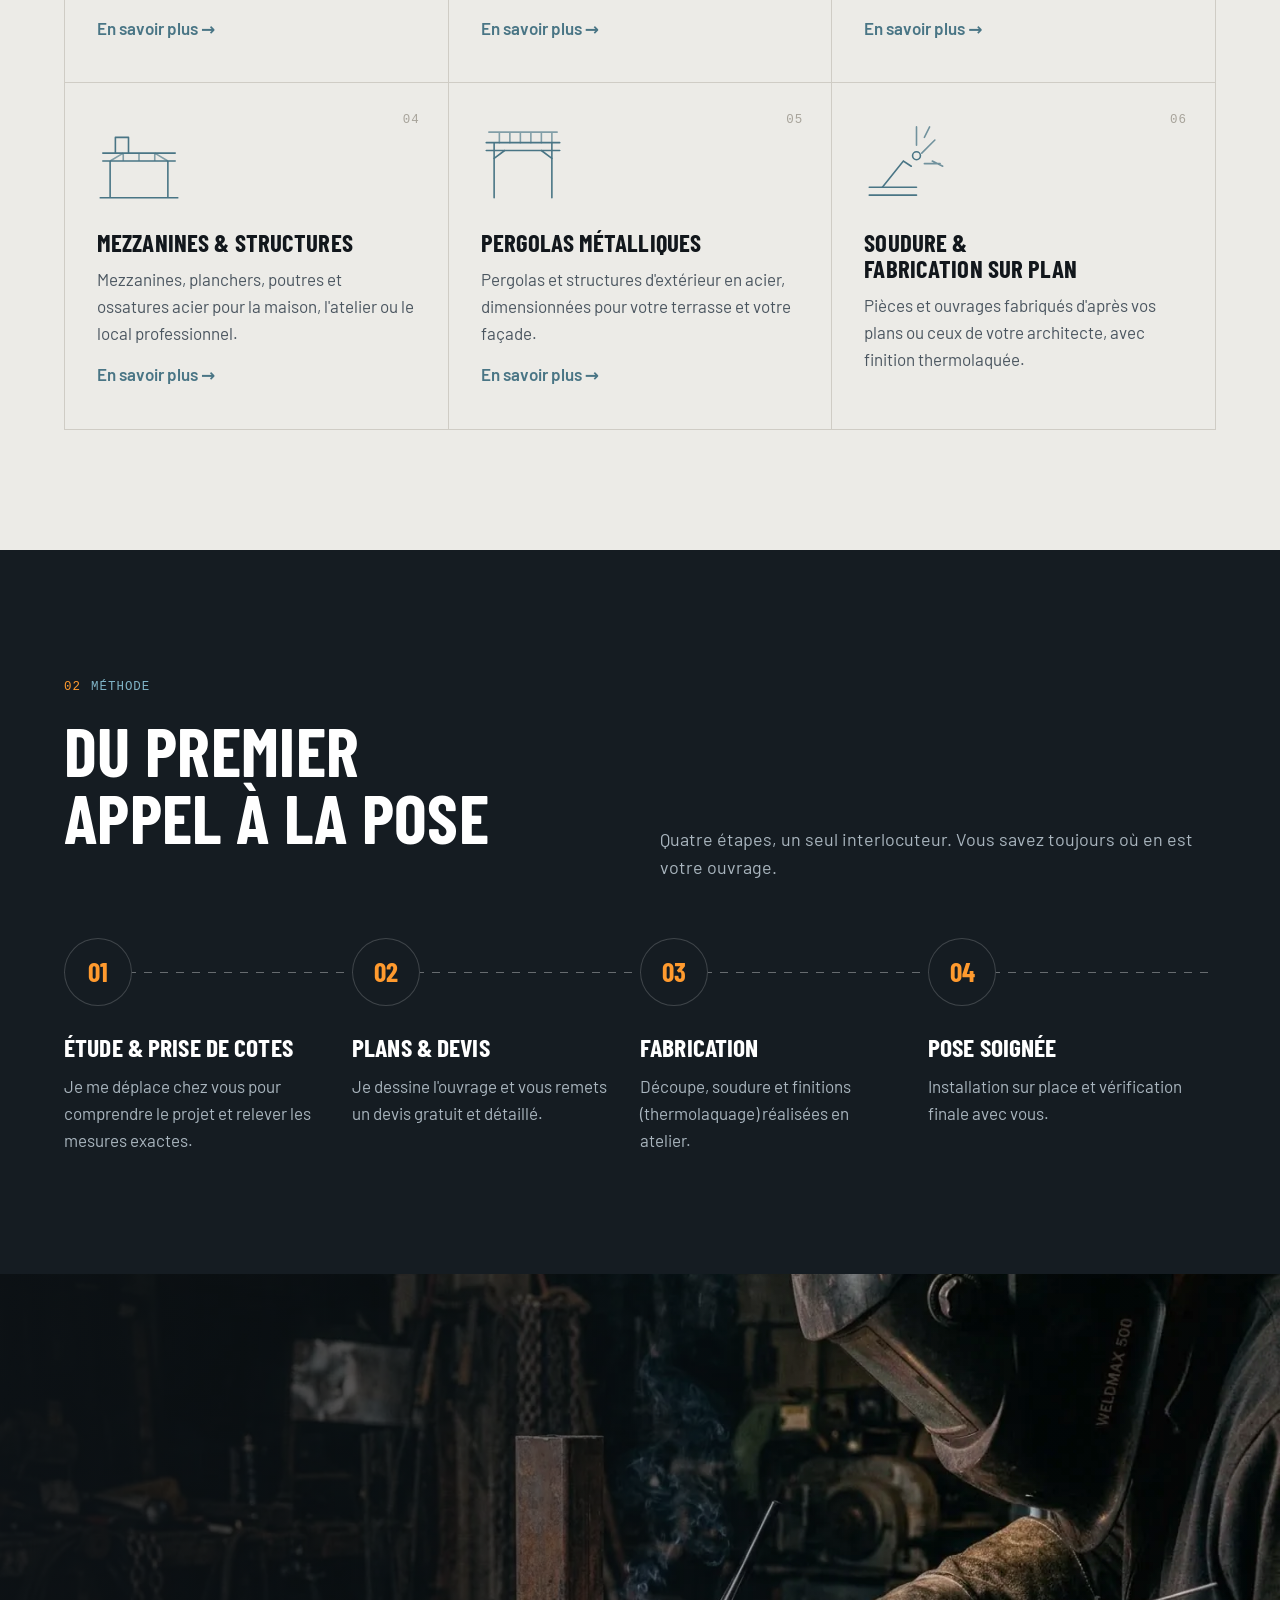
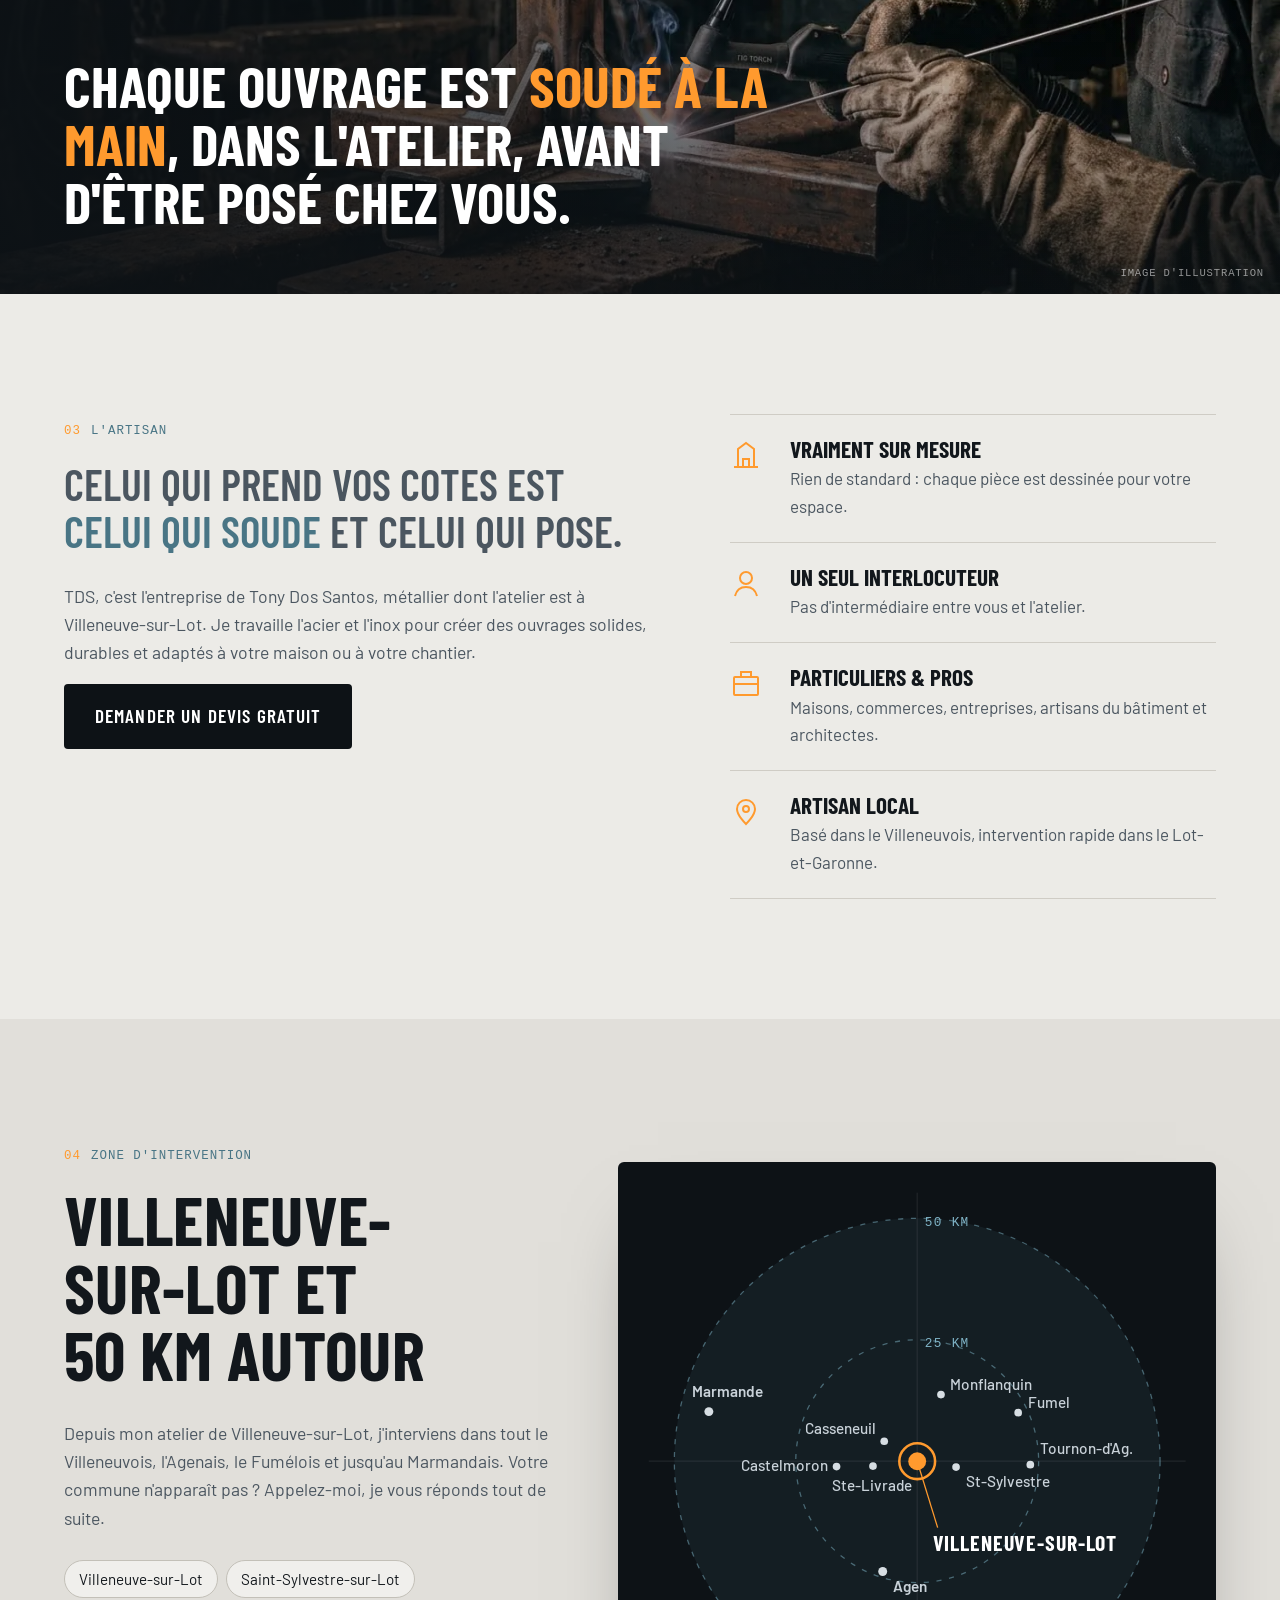
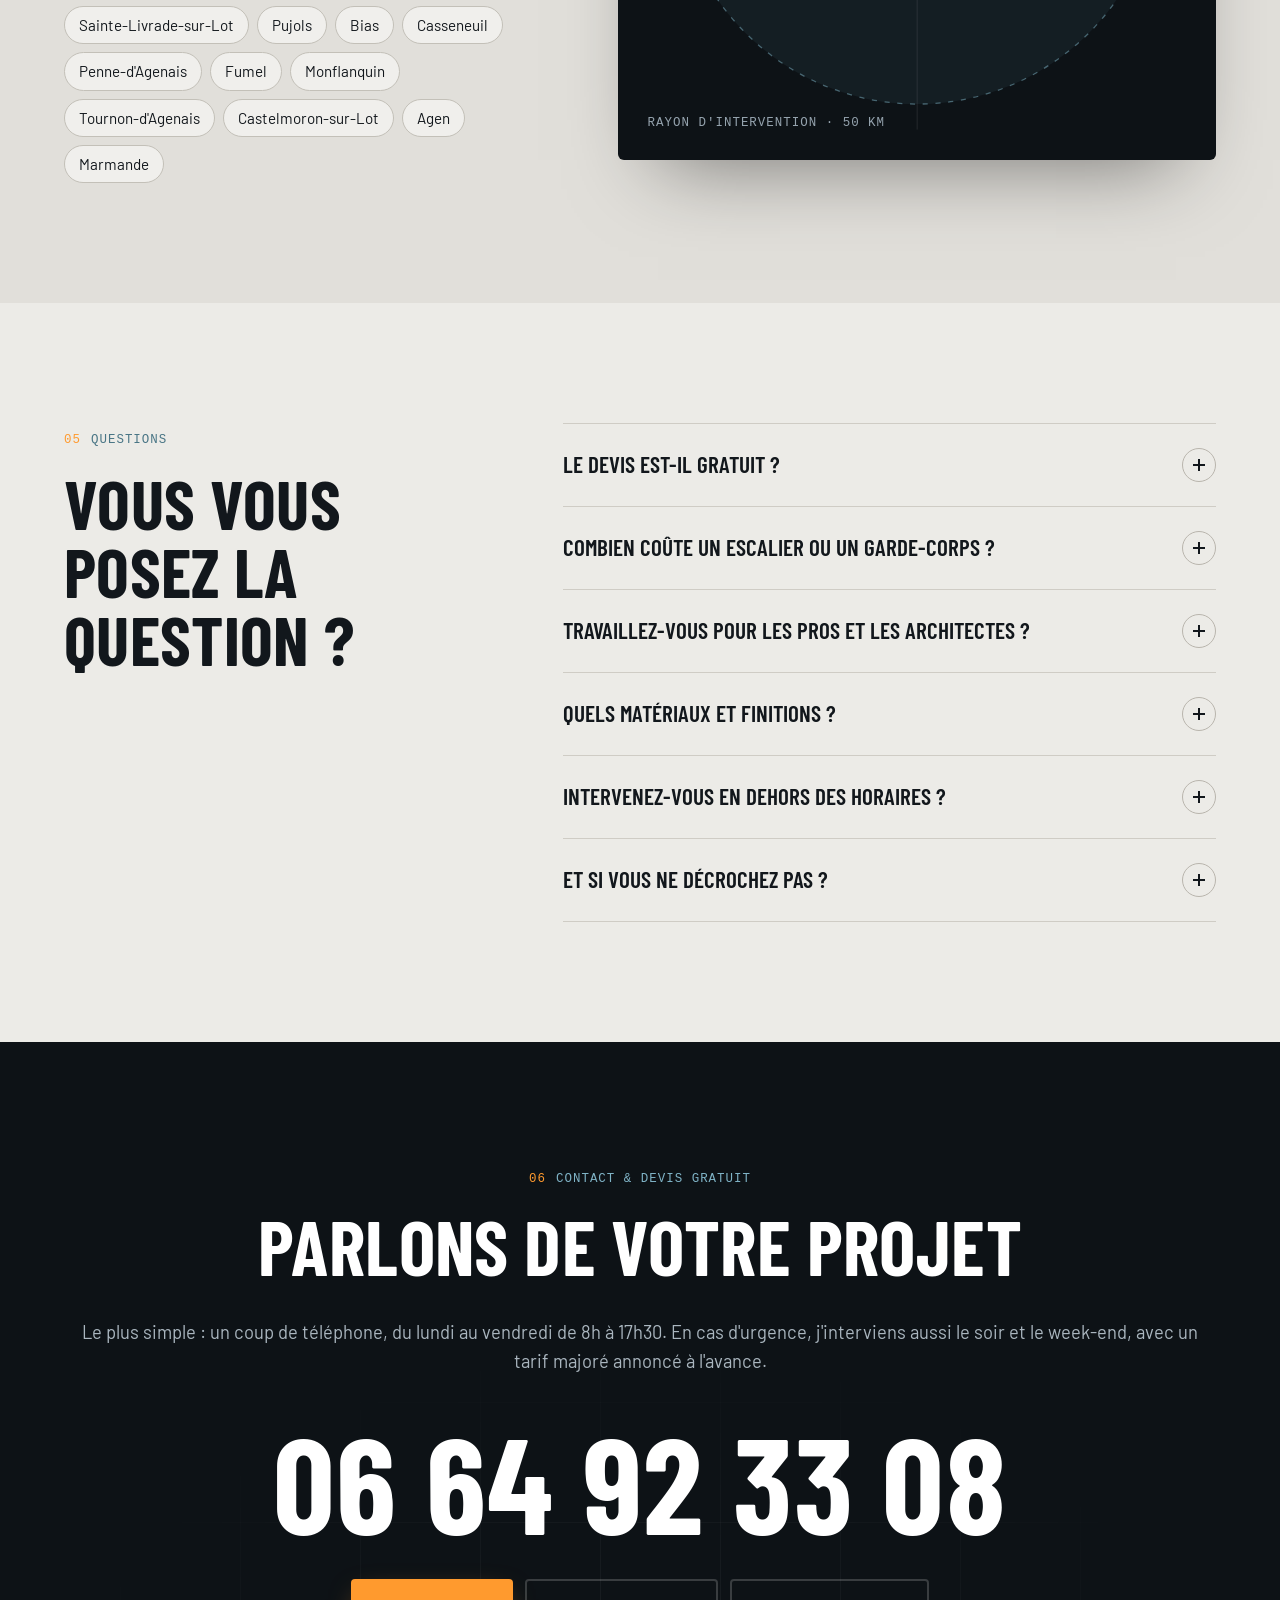
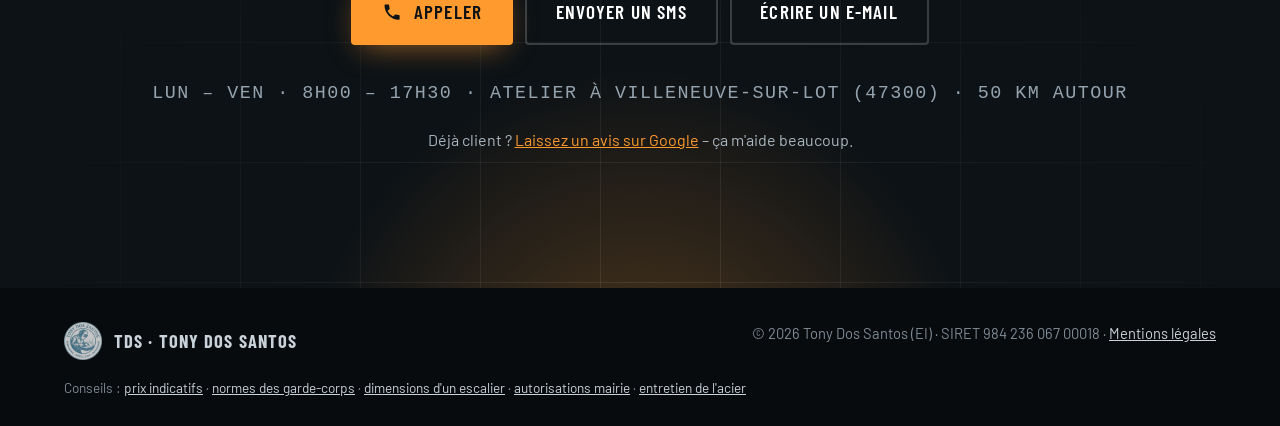
==== commit 9b930b60: "Ajout de 2 guides (autorisations, entretien) + liens" ====
--- a/index.html
+++ b/index.html
@@ -378,6 +378,7 @@
     <div class="wrap">
       <a class="brand" href="#top"><img src="img/logo-240.webp" alt="" width="38" height="38"><span><b>TDS · Tony Dos Santos</b></span></a>
       <p>© <span id="y">2026</span> Tony Dos Santos (EI) · SIRET 984 236 067 00018 · <a href="mentions-legales.html">Mentions légales</a></p>
+      <p class="footer-guides">Conseils : <a href="prix-metallerie.html">prix indicatifs</a> · <a href="guide-garde-corps-normes.html">normes des garde-corps</a> · <a href="guide-dimensions-escalier.html">dimensions d'un escalier</a> · <a href="guide-autorisation-mairie-pergola-portail.html">autorisations mairie</a> · <a href="guide-entretien-acier-thermolaque.html">entretien de l'acier</a></p>
     </div>
   </footer>
 
--- a/style.css
+++ b/style.css
@@ -328,3 +328,6 @@
 .price-table tbody th { font-weight: 600; color: var(--ink); }
 .price-table td { color: var(--ink); font-weight: 600; white-space: nowrap; }
 @media (max-width: 560px) { .price-table td { white-space: normal; } }
+
+/* Liens guides pied de page */
+.site-footer .footer-guides { flex-basis: 100%; margin: 0; font-size: .85rem; line-height: 1.7; }
